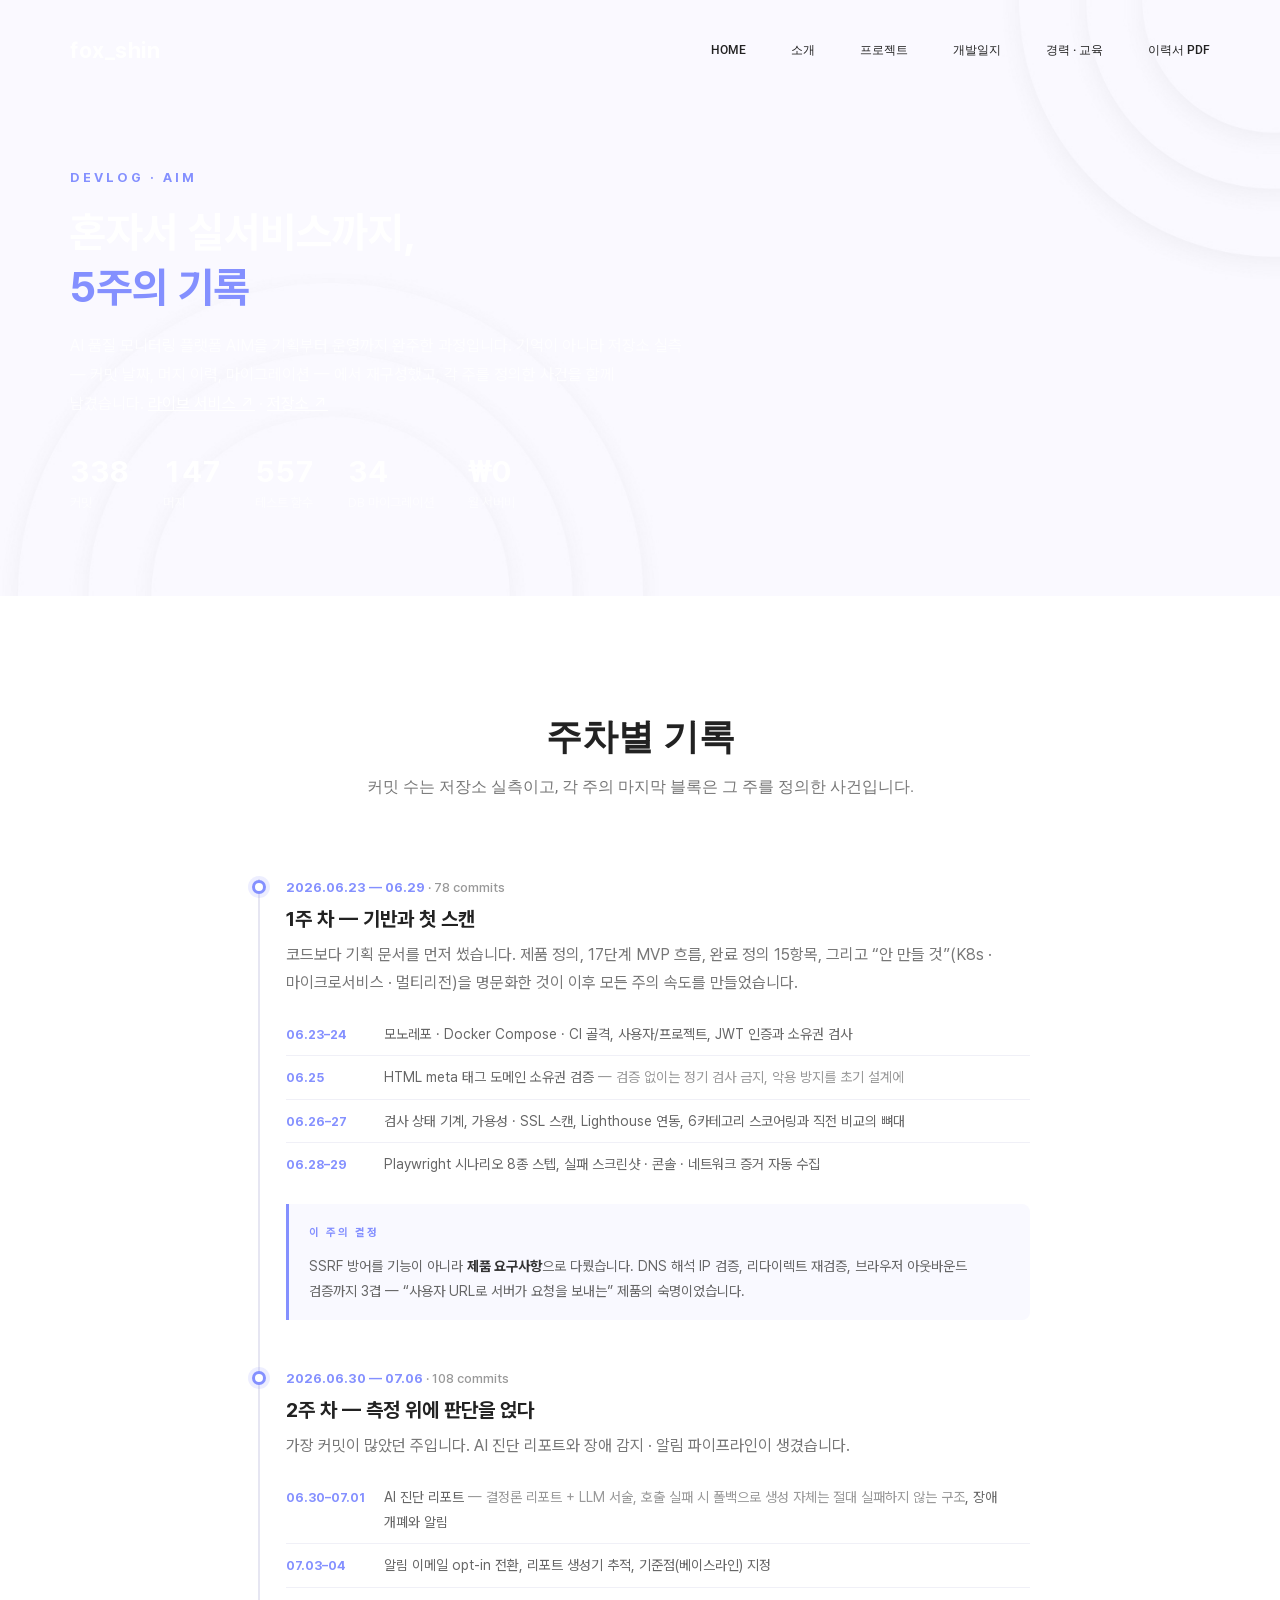
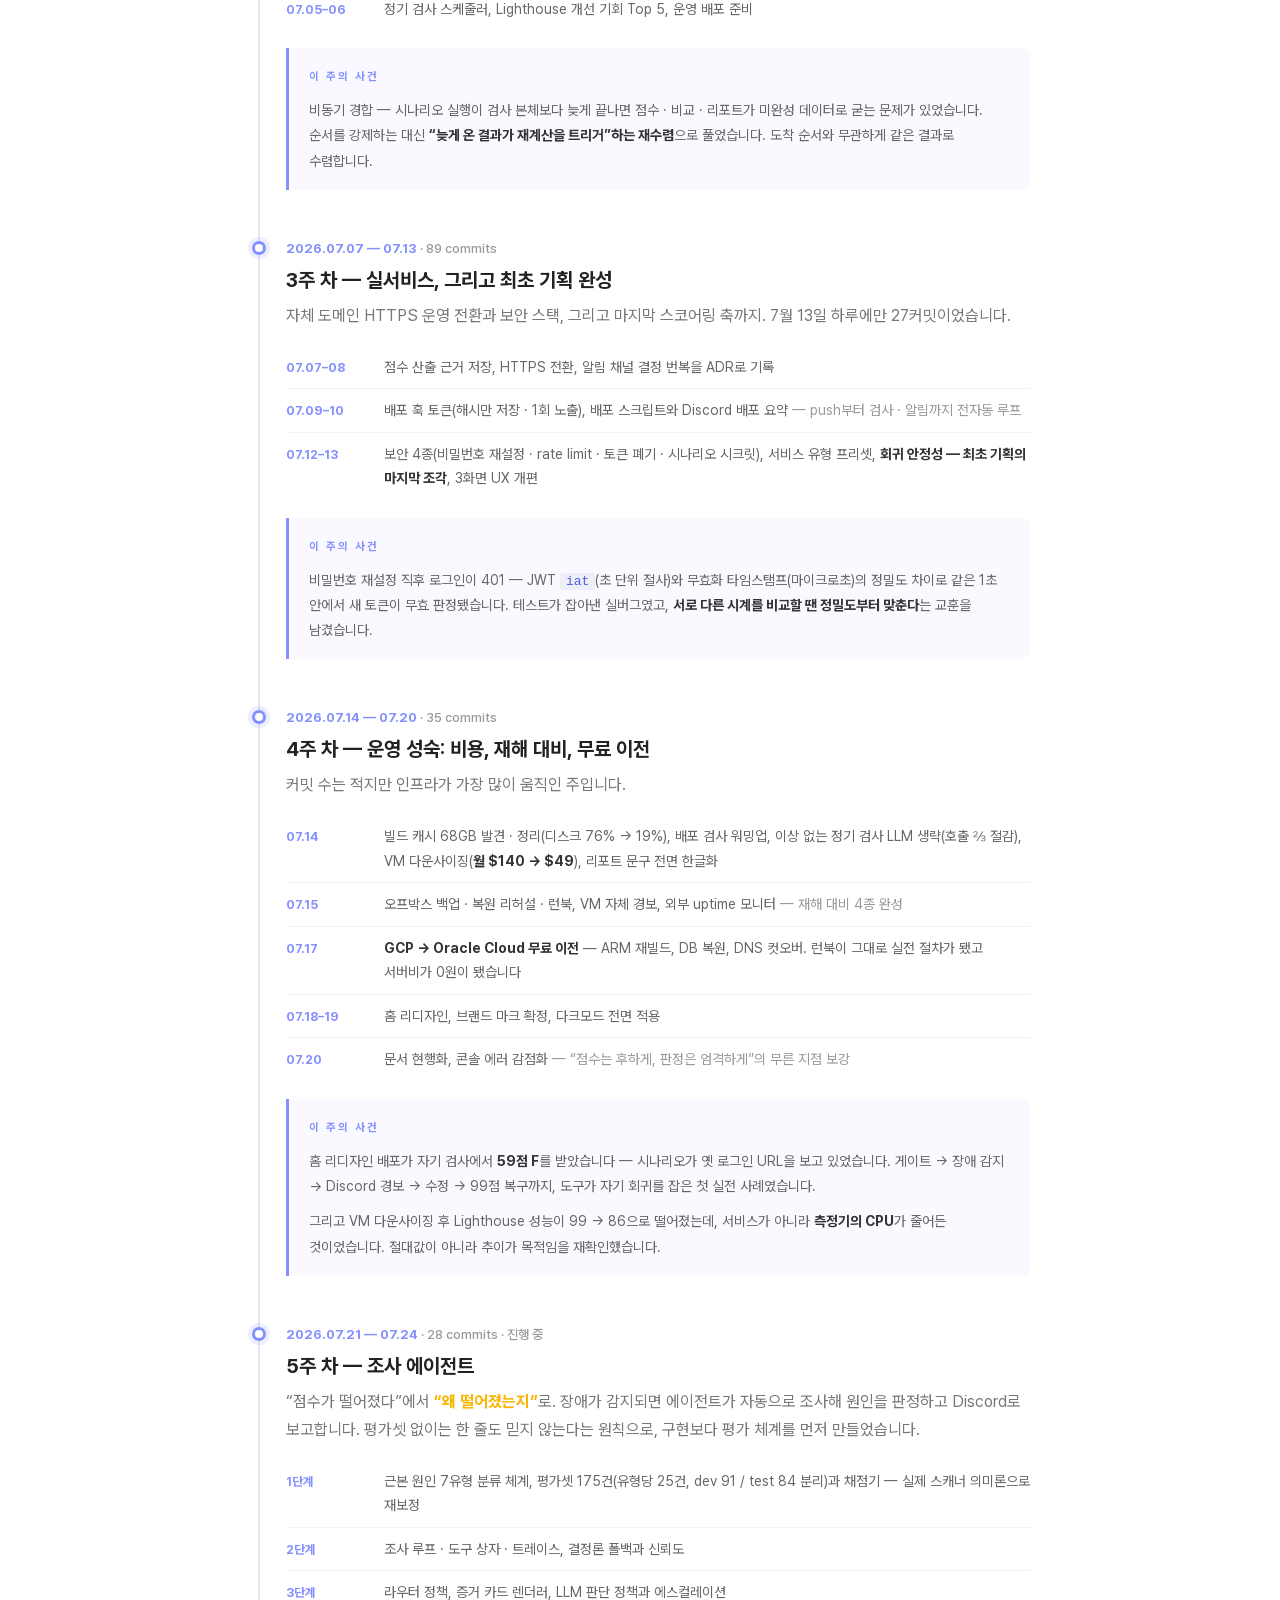
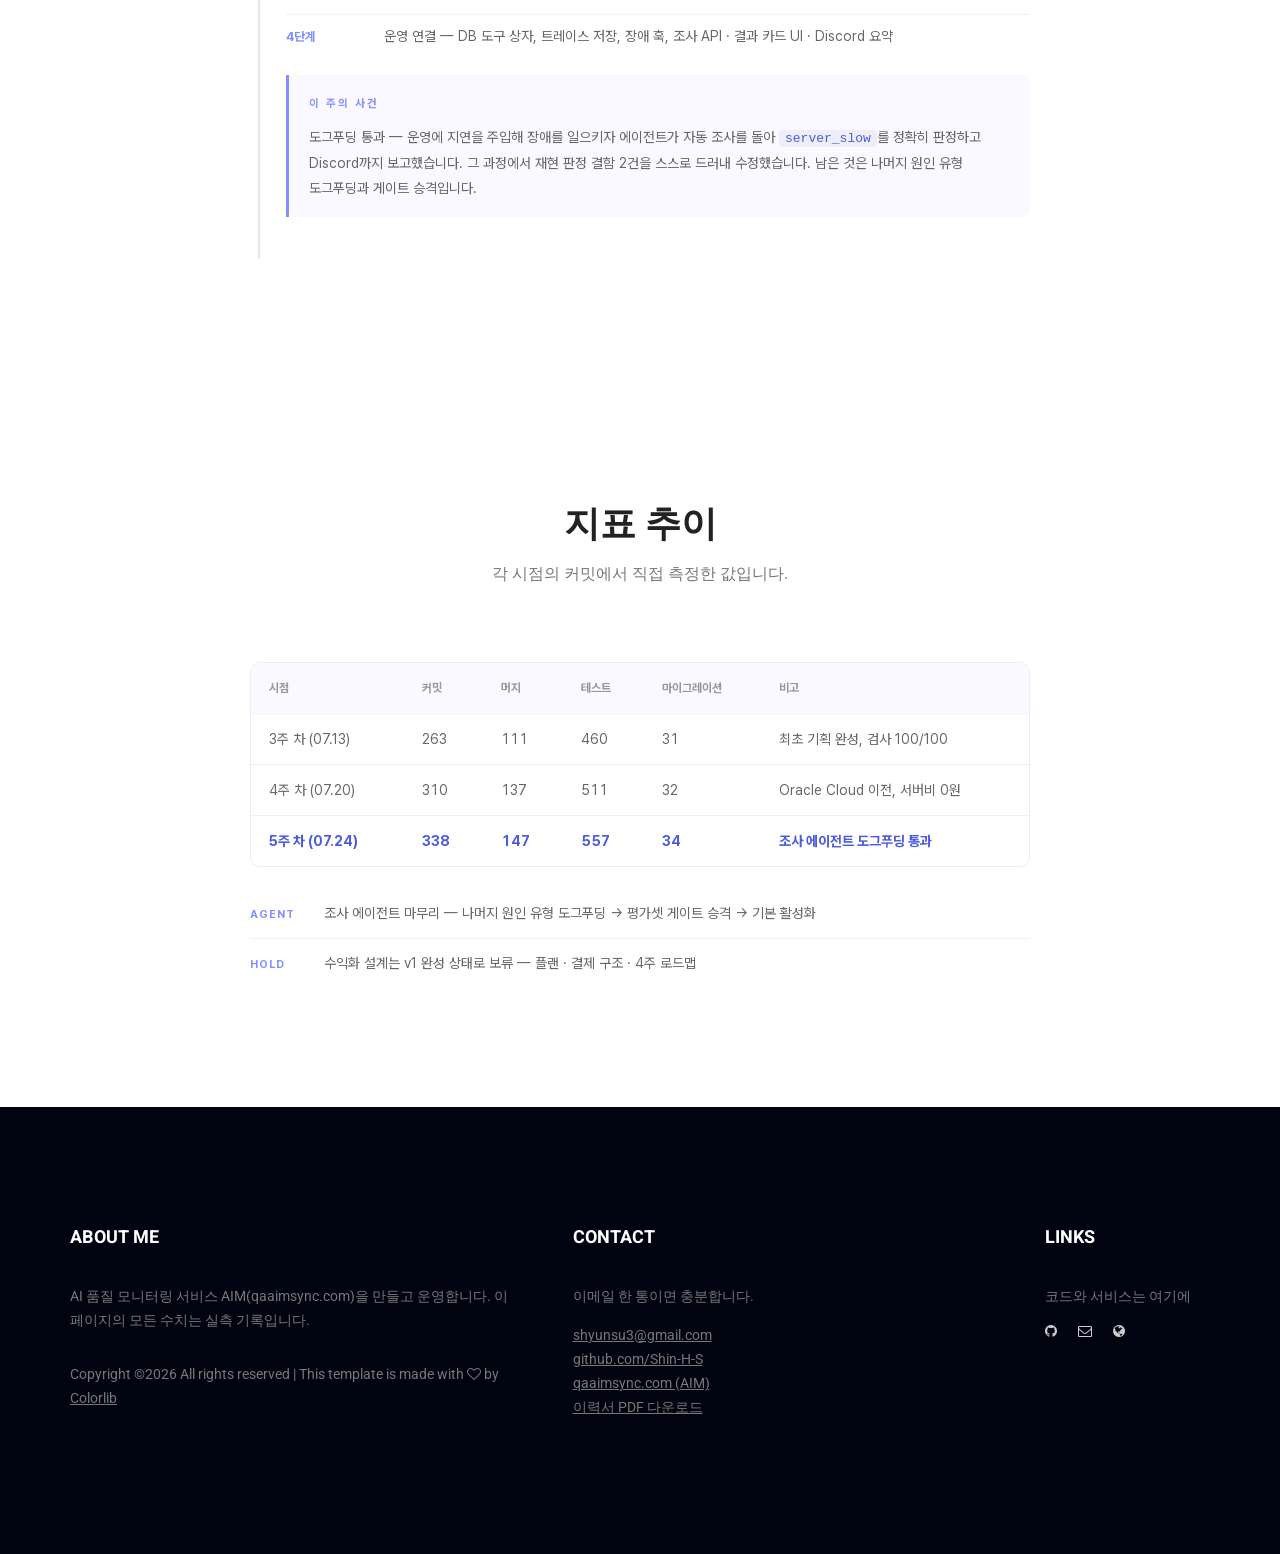
==== devlog.html @ b452ac66 "feat: add AIM devlog page and refresh project metrics Adds devlog.html, a five-week development jour" ====
<!doctype html>
<html lang="ko">
    <head>
        <!-- Required meta tags -->
        <meta charset="utf-8">
        <meta name="viewport" content="width=device-width, initial-scale=1, shrink-to-fit=no">
        <link rel="icon" href="img/favicon.png" type="image/png">
        <title>개발일지 — AIM 5주의 기록 | 신현수</title>
        <meta name="description" content="AI 품질 모니터링 서비스 AIM을 기획부터 실서비스 운영까지 완주한 5주의 기록. 저장소 실측(커밋·머지·마이그레이션)으로 재구성한 개발일지입니다.">
        <meta property="og:type" content="article">
        <meta property="og:title" content="개발일지 — AIM 5주의 기록">
        <meta property="og:description" content="혼자서 기획부터 실서비스 운영까지. 커밋 338 · 머지 147 · 테스트 557, 그리고 각 주를 정의한 사건들.">
        <meta property="og:url" content="https://shin-h-s.github.io/devlog.html">
        <meta property="og:locale" content="ko_KR">
        <meta property="og:image" content="https://shin-h-s.github.io/img/og-image.png">
        <meta property="og:image:width" content="1200">
        <meta property="og:image:height" content="630">
        <meta name="twitter:card" content="summary_large_image">
        <!-- Bootstrap CSS -->
        <link rel="stylesheet" href="css/bootstrap.css">
        <link rel="stylesheet" href="vendors/linericon/style.css">
        <link rel="stylesheet" href="css/font-awesome.min.css">
        <link rel="stylesheet" href="vendors/owl-carousel/owl.carousel.min.css">
        <link rel="stylesheet" href="vendors/lightbox/simpleLightbox.css">
        <link rel="stylesheet" href="vendors/nice-select/css/nice-select.css">
        <link rel="stylesheet" href="vendors/animate-css/animate.css">
        <link rel="stylesheet" href="vendors/flaticon/flaticon.css">
        <!-- main css -->
        <link rel="stylesheet" href="css/style.css">
        <link rel="stylesheet" href="css/responsive.css">
        <link rel="stylesheet" href="css/custom.css?v=7">
    </head>
    <body>

        <!--================Header Menu Area =================-->
        <header class="header_area">
            <div class="main_menu" id="mainNav">
            	<nav class="navbar navbar-expand-lg navbar-light">
					<div class="container box_1620">
						<!-- Brand and toggle get grouped for better mobile display -->
						<a class="navbar-brand logo_h brand-text" href="index.html">fox_shin</a>
						<button class="navbar-toggler" type="button" data-toggle="collapse" data-target="#navbarSupportedContent" aria-controls="navbarSupportedContent" aria-expanded="false" aria-label="Toggle navigation">
							<span class="icon-bar"></span>
							<span class="icon-bar"></span>
							<span class="icon-bar"></span>
						</button>
						<!-- Collect the nav links, forms, and other content for toggling -->
						<div class="collapse navbar-collapse offset" id="navbarSupportedContent">
							<ul class="nav navbar-nav menu_nav ml-auto">
								<li class="nav-item"><a class="nav-link" href="index.html">Home</a></li>
								<li class="nav-item"><a class="nav-link" href="index.html#about">소개</a></li>
								<li class="nav-item"><a class="nav-link" href="index.html#projects">프로젝트</a></li>
								<li class="nav-item active"><a class="nav-link" href="devlog.html">개발일지</a></li>
								<li class="nav-item"><a class="nav-link" href="index.html#career">경력 · 교육</a></li>
								<li class="nav-item"><a class="nav-link" href="resume.pdf" download="신현수_이력서.pdf">이력서 PDF</a></li>
							</ul>
							</div>
					</div>
            	</nav>
            </div>
        </header>
        <!--================Header Menu Area =================-->

        <!--================Devlog Banner Area =================-->
        <section class="devlog_banner">
            <div class="banner_inner">
				<div class="container">
					<div class="dl_label">Devlog · AIM</div>
					<h1>혼자서 실서비스까지,<br><span class="accent">5주의 기록</span></h1>
					<p class="dl_sub">AI 품질 모니터링 플랫폼 AIM을 기획부터 운영까지 완주한 과정입니다. 기억이 아니라 저장소 실측 — 커밋 날짜, 머지 이력, 마이그레이션 — 에서 재구성했고, 각 주를 정의한 사건을 함께 남겼습니다. <a href="https://qaaimsync.com" target="_blank" rel="noopener">라이브 서비스 ↗</a> · <a href="https://github.com/Shin-H-S/AIM" target="_blank" rel="noopener">저장소 ↗</a></p>
					<div class="devlog_stats">
						<div class="dl_stat"><b>338</b><span>커밋</span></div>
						<div class="dl_stat"><b>147</b><span>머지</span></div>
						<div class="dl_stat"><b>557</b><span>테스트 함수</span></div>
						<div class="dl_stat"><b>34</b><span>DB 마이그레이션</span></div>
						<div class="dl_stat"><b>₩0</b><span>월 서버비</span></div>
					</div>
				</div>
            </div>
        </section>
        <!--================End Devlog Banner Area =================-->

        <!--================Devlog Timeline Area =================-->
        <section class="latest_blog_area p_120 devlog_area">
        	<div class="container">
        		<div class="main_title">
        			<h2>주차별 기록</h2>
        			<p>커밋 수는 저장소 실측이고, 각 주의 마지막 블록은 그 주를 정의한 사건입니다.</p>
        		</div>
        		<div class="timeline">

        			<div class="timeline_item">
        				<div class="devlog_range">2026.06.23 — 06.29 <span class="commits">· 78 commits</span></div>
        				<h4>1주 차 — 기반과 첫 스캔</h4>
        				<p>코드보다 기획 문서를 먼저 썼습니다. 제품 정의, 17단계 MVP 흐름, 완료 정의 15항목, 그리고 &ldquo;안 만들 것&rdquo;(K8s · 마이크로서비스 · 멀티리전)을 명문화한 것이 이후 모든 주의 속도를 만들었습니다.</p>
        				<ul class="devlog_days">
        					<li><span class="d">06.23–24</span><span class="t">모노레포 · Docker Compose · CI 골격, 사용자/프로젝트, JWT 인증과 소유권 검사</span></li>
        					<li><span class="d">06.25</span><span class="t">HTML meta 태그 도메인 소유권 검증 <span class="dim">— 검증 없이는 정기 검사 금지, 악용 방지를 초기 설계에</span></span></li>
        					<li><span class="d">06.26–27</span><span class="t">검사 상태 기계, 가용성 · SSL 스캔, Lighthouse 연동, 6카테고리 스코어링과 직전 비교의 뼈대</span></li>
        					<li><span class="d">06.28–29</span><span class="t">Playwright 시나리오 8종 스텝, 실패 스크린샷 · 콘솔 · 네트워크 증거 자동 수집</span></li>
        				</ul>
        				<div class="devlog_incident">
        					<div class="i_label">이 주의 결정</div>
        					<p>SSRF 방어를 기능이 아니라 <b>제품 요구사항</b>으로 다뤘습니다. DNS 해석 IP 검증, 리다이렉트 재검증, 브라우저 아웃바운드 검증까지 3겹 — &ldquo;사용자 URL로 서버가 요청을 보내는&rdquo; 제품의 숙명이었습니다.</p>
        				</div>
        			</div>

        			<div class="timeline_item">
        				<div class="devlog_range">2026.06.30 — 07.06 <span class="commits">· 108 commits</span></div>
        				<h4>2주 차 — 측정 위에 판단을 얹다</h4>
        				<p>가장 커밋이 많았던 주입니다. AI 진단 리포트와 장애 감지 · 알림 파이프라인이 생겼습니다.</p>
        				<ul class="devlog_days">
        					<li><span class="d">06.30–07.01</span><span class="t">AI 진단 리포트 <span class="dim">— 결정론 리포트 + LLM 서술, 호출 실패 시 폴백으로 생성 자체는 절대 실패하지 않는 구조</span>, 장애 개폐와 알림</span></li>
        					<li><span class="d">07.03–04</span><span class="t">알림 이메일 opt-in 전환, 리포트 생성기 추적, 기준점(베이스라인) 지정</span></li>
        					<li><span class="d">07.05–06</span><span class="t">정기 검사 스케줄러, Lighthouse 개선 기회 Top 5, 운영 배포 준비</span></li>
        				</ul>
        				<div class="devlog_incident">
        					<div class="i_label">이 주의 사건</div>
        					<p>비동기 경합 — 시나리오 실행이 검사 본체보다 늦게 끝나면 점수 · 비교 · 리포트가 미완성 데이터로 굳는 문제가 있었습니다. 순서를 강제하는 대신 <b>&ldquo;늦게 온 결과가 재계산을 트리거&rdquo;하는 재수렴</b>으로 풀었습니다. 도착 순서와 무관하게 같은 결과로 수렴합니다.</p>
        				</div>
        			</div>

        			<div class="timeline_item">
        				<div class="devlog_range">2026.07.07 — 07.13 <span class="commits">· 89 commits</span></div>
        				<h4>3주 차 — 실서비스, 그리고 최초 기획 완성</h4>
        				<p>자체 도메인 HTTPS 운영 전환과 보안 스택, 그리고 마지막 스코어링 축까지. 7월 13일 하루에만 27커밋이었습니다.</p>
        				<ul class="devlog_days">
        					<li><span class="d">07.07–08</span><span class="t">점수 산출 근거 저장, HTTPS 전환, 알림 채널 결정 번복을 ADR로 기록</span></li>
        					<li><span class="d">07.09–10</span><span class="t">배포 훅 토큰(해시만 저장 · 1회 노출), 배포 스크립트와 Discord 배포 요약 <span class="dim">— push부터 검사 · 알림까지 전자동 루프</span></span></li>
        					<li><span class="d">07.12–13</span><span class="t">보안 4종(비밀번호 재설정 · rate limit · 토큰 폐기 · 시나리오 시크릿), 서비스 유형 프리셋, <b>회귀 안정성 — 최초 기획의 마지막 조각</b>, 3화면 UX 개편</span></li>
        				</ul>
        				<div class="devlog_incident">
        					<div class="i_label">이 주의 사건</div>
        					<p>비밀번호 재설정 직후 로그인이 401 — JWT <code>iat</code>(초 단위 절사)와 무효화 타임스탬프(마이크로초)의 정밀도 차이로 같은 1초 안에서 새 토큰이 무효 판정됐습니다. 테스트가 잡아낸 실버그였고, <b>서로 다른 시계를 비교할 땐 정밀도부터 맞춘다</b>는 교훈을 남겼습니다.</p>
        				</div>
        			</div>

        			<div class="timeline_item">
        				<div class="devlog_range">2026.07.14 — 07.20 <span class="commits">· 35 commits</span></div>
        				<h4>4주 차 — 운영 성숙: 비용, 재해 대비, 무료 이전</h4>
        				<p>커밋 수는 적지만 인프라가 가장 많이 움직인 주입니다.</p>
        				<ul class="devlog_days">
        					<li><span class="d">07.14</span><span class="t">빌드 캐시 68GB 발견 · 정리(디스크 76% → 19%), 배포 검사 워밍업, 이상 없는 정기 검사 LLM 생략(호출 ⅔ 절감), VM 다운사이징(<b>월 $140 → $49</b>), 리포트 문구 전면 한글화</span></li>
        					<li><span class="d">07.15</span><span class="t">오프박스 백업 · 복원 리허설 · 런북, VM 자체 경보, 외부 uptime 모니터 <span class="dim">— 재해 대비 4종 완성</span></span></li>
        					<li><span class="d">07.17</span><span class="t"><b>GCP → Oracle Cloud 무료 이전</b> — ARM 재빌드, DB 복원, DNS 컷오버. 런북이 그대로 실전 절차가 됐고 서버비가 0원이 됐습니다</span></li>
        					<li><span class="d">07.18–19</span><span class="t">홈 리디자인, 브랜드 마크 확정, 다크모드 전면 적용</span></li>
        					<li><span class="d">07.20</span><span class="t">문서 현행화, 콘솔 에러 감점화 <span class="dim">— &ldquo;점수는 후하게, 판정은 엄격하게&rdquo;의 무른 지점 보강</span></span></li>
        				</ul>
        				<div class="devlog_incident">
        					<div class="i_label">이 주의 사건</div>
        					<p>홈 리디자인 배포가 자기 검사에서 <b>59점 F</b>를 받았습니다 — 시나리오가 옛 로그인 URL을 보고 있었습니다. 게이트 → 장애 감지 → Discord 경보 → 수정 → 99점 복구까지, 도구가 자기 회귀를 잡은 첫 실전 사례였습니다.</p>
        					<p>그리고 VM 다운사이징 후 Lighthouse 성능이 99 → 86으로 떨어졌는데, 서비스가 아니라 <b>측정기의 CPU</b>가 줄어든 것이었습니다. 절대값이 아니라 추이가 목적임을 재확인했습니다.</p>
        				</div>
        			</div>

        			<div class="timeline_item">
        				<div class="devlog_range">2026.07.21 — 07.24 <span class="commits">· 28 commits · 진행 중</span></div>
        				<h4>5주 차 — 조사 에이전트</h4>
        				<p>&ldquo;점수가 떨어졌다&rdquo;에서 <b>&ldquo;왜 떨어졌는지&rdquo;</b>로. 장애가 감지되면 에이전트가 자동으로 조사해 원인을 판정하고 Discord로 보고합니다. 평가셋 없이는 한 줄도 믿지 않는다는 원칙으로, 구현보다 평가 체계를 먼저 만들었습니다.</p>
        				<ul class="devlog_days">
        					<li><span class="d">1단계</span><span class="t">근본 원인 7유형 분류 체계, 평가셋 175건(유형당 25건, dev 91 / test 84 분리)과 채점기 — 실제 스캐너 의미론으로 재보정</span></li>
        					<li><span class="d">2단계</span><span class="t">조사 루프 · 도구 상자 · 트레이스, 결정론 폴백과 신뢰도</span></li>
        					<li><span class="d">3단계</span><span class="t">라우터 정책, 증거 카드 렌더러, LLM 판단 정책과 에스컬레이션</span></li>
        					<li><span class="d">4단계</span><span class="t">운영 연결 — DB 도구 상자, 트레이스 저장, 장애 훅, 조사 API · 결과 카드 UI · Discord 요약</span></li>
        				</ul>
        				<div class="devlog_incident">
        					<div class="i_label">이 주의 사건</div>
        					<p>도그푸딩 통과 — 운영에 지연을 주입해 장애를 일으키자 에이전트가 자동 조사를 돌아 <code>server_slow</code>를 정확히 판정하고 Discord까지 보고했습니다. 그 과정에서 재현 판정 결함 2건을 스스로 드러내 수정했습니다. 남은 것은 나머지 원인 유형 도그푸딩과 게이트 승격입니다.</p>
        				</div>
        			</div>

        		</div>
        	</div>
        </section>
        <!--================End Devlog Timeline Area =================-->

        <!--================Devlog Metrics Area =================-->
        <section class="welcome_area p_120 devlog_area">
        	<div class="container">
        		<div class="main_title">
        			<h2>지표 추이</h2>
        			<p>각 시점의 커밋에서 직접 측정한 값입니다.</p>
        		</div>
        		<div class="devlog_table_wrap">
        			<table class="devlog_table">
        				<thead>
        					<tr><th>시점</th><th>커밋</th><th>머지</th><th>테스트</th><th>마이그레이션</th><th>비고</th></tr>
        				</thead>
        				<tbody>
        					<tr><td>3주 차 (07.13)</td><td class="num">263</td><td class="num">111</td><td class="num">460</td><td class="num">31</td><td>최초 기획 완성, 검사 100/100</td></tr>
        					<tr><td>4주 차 (07.20)</td><td class="num">310</td><td class="num">137</td><td class="num">511</td><td class="num">32</td><td>Oracle Cloud 이전, 서버비 0원</td></tr>
        					<tr><td>5주 차 (07.24)</td><td class="num">338</td><td class="num">147</td><td class="num">557</td><td class="num">34</td><td>조사 에이전트 도그푸딩 통과</td></tr>
        				</tbody>
        			</table>
        		</div>
        		<ul class="devlog_next">
        			<li><span class="tag">AGENT</span>조사 에이전트 마무리 — 나머지 원인 유형 도그푸딩 → 평가셋 게이트 승격 → 기본 활성화</li>
        			<li><span class="tag">HOLD</span>수익화 설계는 v1 완성 상태로 보류 — 플랜 · 결제 구조 · 4주 로드맵</li>
        		</ul>
        	</div>
        </section>
        <!--================End Devlog Metrics Area =================-->

        <!--================Footer Area =================-->
        <footer class="footer_area p_120" id="contact">
        	<div class="container">
        		<div class="row footer_inner">
        			<div class="col-lg-5 col-sm-6">
        				<aside class="f_widget ab_widget">
        					<div class="f_title">
        						<h3>About Me</h3>
        					</div>
        					<p>AI 품질 모니터링 서비스 AIM(qaaimsync.com)을 만들고 운영합니다. 이 페이지의 모든 수치는 실측 기록입니다.</p>
        					<p><!-- Link back to Colorlib can't be removed. Template is licensed under CC BY 3.0. -->
Copyright &copy;<script>document.write(new Date().getFullYear());</script> All rights reserved | This template is made with <i class="fa fa-heart-o" aria-hidden="true"></i> by <a href="https://colorlib.com" target="_blank">Colorlib</a>
<!-- Link back to Colorlib can't be removed. Template is licensed under CC BY 3.0. -->
</p>
        				</aside>
        			</div>
        			<div class="col-lg-5 col-sm-6">
        				<aside class="f_widget news_widget">
        					<div class="f_title">
        						<h3>Contact</h3>
        					</div>
        					<p>이메일 한 통이면 충분합니다.</p>
        					<p><a href="mailto:shyunsu3@gmail.com">shyunsu3@gmail.com</a><br>
        					<a href="https://github.com/Shin-H-S" target="_blank" rel="noopener">github.com/Shin-H-S</a><br>
        					<a href="https://qaaimsync.com" target="_blank" rel="noopener">qaaimsync.com (AIM)</a><br>
        					<a href="resume.pdf" download="신현수_이력서.pdf">이력서 PDF 다운로드</a></p>
        				</aside>
        			</div>
        			<div class="col-lg-2">
        				<aside class="f_widget social_widget">
        					<div class="f_title">
        						<h3>Links</h3>
        					</div>
        					<p>코드와 서비스는 여기에</p>
        					<ul class="list">
        						<li><a href="https://github.com/Shin-H-S" target="_blank" rel="noopener" aria-label="GitHub"><i class="fa fa-github"></i></a></li>
        						<li><a href="mailto:shyunsu3@gmail.com" aria-label="이메일"><i class="fa fa-envelope-o"></i></a></li>
        						<li><a href="https://qaaimsync.com" target="_blank" rel="noopener" aria-label="AIM 서비스"><i class="fa fa-globe"></i></a></li>

        					</ul>
        				</aside>
        			</div>
        		</div>
        	</div>
        </footer>
        <!--================End Footer Area =================-->

        <!-- Optional JavaScript -->
        <!-- jQuery first, then Popper.js, then Bootstrap JS -->
        <script src="js/jquery-3.2.1.min.js"></script>
        <script src="js/popper.js"></script>
        <script src="js/bootstrap.min.js"></script>
        <script src="js/stellar.js"></script>
        <script src="vendors/lightbox/simpleLightbox.min.js"></script>
        <script src="vendors/nice-select/js/jquery.nice-select.min.js"></script>
        <script src="vendors/isotope/imagesloaded.pkgd.min.js"></script>
        <script src="vendors/isotope/isotope-min.js"></script>
        <script src="vendors/owl-carousel/owl.carousel.min.js"></script>

        <script src="vendors/counter-up/jquery.waypoints.min.js"></script>
        <script src="vendors/counter-up/jquery.counterup.min.js"></script>

        <script src="js/theme.js"></script>
    </body>
</html>
---- vendors/linericon/style.css ----
@font-face {
	font-family: 'Linearicons-Free';
	src:url('fonts/Linearicons-Free.eot?w118d');
	src:url('fonts/Linearicons-Free.eot?#iefixw118d') format('embedded-opentype'),
		url('fonts/Linearicons-Free.woff2?w118d') format('woff2'),
		url('fonts/Linearicons-Free.woff?w118d') format('woff'),
		url('fonts/Linearicons-Free.ttf?w118d') format('truetype'),
		url('fonts/Linearicons-Free.svg?w118d#Linearicons-Free') format('svg');
	font-weight: normal;
	font-style: normal;
}

.lnr {
	font-family: 'Linearicons-Free';
	speak: none;
	font-style: normal;
	font-weight: normal;
	font-variant: normal;
	text-transform: none;
	line-height: 1;

	/* Better Font Rendering =========== */
	-webkit-font-smoothing: antialiased;
	-moz-osx-font-smoothing: grayscale;
}

.lnr-home:before {
	content: "\e800";
}
.lnr-apartment:before {
	content: "\e801";
}
.lnr-pencil:before {
	content: "\e802";
}
.lnr-magic-wand:before {
	content: "\e803";
}
.lnr-drop:before {
	content: "\e804";
}
.lnr-lighter:before {
	content: "\e805";
}
.lnr-poop:before {
	content: "\e806";
}
.lnr-sun:before {
	content: "\e807";
}
.lnr-moon:before {
	content: "\e808";
}
.lnr-cloud:before {
	content: "\e809";
}
.lnr-cloud-upload:before {
	content: "\e80a";
}
.lnr-cloud-download:before {
	content: "\e80b";
}
.lnr-cloud-sync:before {
	content: "\e80c";
}
.lnr-cloud-check:before {
	content: "\e80d";
}
.lnr-database:before {
	content: "\e80e";
}
.lnr-lock:before {
	content: "\e80f";
}
.lnr-cog:before {
	content: "\e810";
}
.lnr-trash:before {
	content: "\e811";
}
.lnr-dice:before {
	content: "\e812";
}
.lnr-heart:before {
	content: "\e813";
}
.lnr-star:before {
	content: "\e814";
}
.lnr-star-half:before {
	content: "\e815";
}
.lnr-star-empty:before {
	content: "\e816";
}
.lnr-flag:before {
	content: "\e817";
}
.lnr-envelope:before {
	content: "\e818";
}
.lnr-paperclip:before {
	content: "\e819";
}
.lnr-inbox:before {
	content: "\e81a";
}
.lnr-eye:before {
	content: "\e81b";
}
.lnr-printer:before {
	content: "\e81c";
}
.lnr-file-empty:before {
	content: "\e81d";
}
.lnr-file-add:before {
	content: "\e81e";
}
.lnr-enter:before {
	content: "\e81f";
}
.lnr-exit:before {
	content: "\e820";
}
.lnr-graduation-hat:before {
	content: "\e821";
}
.lnr-license:before {
	content: "\e822";
}
.lnr-music-note:before {
	content: "\e823";
}
.lnr-film-play:before {
	content: "\e824";
}
.lnr-camera-video:before {
	content: "\e825";
}
.lnr-camera:before {
	content: "\e826";
}
.lnr-picture:before {
	content: "\e827";
}
.lnr-book:before {
	content: "\e828";
}
.lnr-bookmark:before {
	content: "\e829";
}
.lnr-user:before {
	content: "\e82a";
}
.lnr-users:before {
	content: "\e82b";
}
.lnr-shirt:before {
	content: "\e82c";
}
.lnr-store:before {
	content: "\e82d";
}
.lnr-cart:before {
	content: "\e82e";
}
.lnr-tag:before {
	content: "\e82f";
}
.lnr-phone-handset:before {
	content: "\e830";
}
.lnr-phone:before {
	content: "\e831";
}
.lnr-pushpin:before {
	content: "\e832";
}
.lnr-map-marker:before {
	content: "\e833";
}
.lnr-map:before {
	content: "\e834";
}
.lnr-location:before {
	content: "\e835";
}
.lnr-calendar-full:before {
	content: "\e836";
}
.lnr-keyboard:before {
	content: "\e837";
}
.lnr-spell-check:before {
	content: "\e838";
}
.lnr-screen:before {
	content: "\e839";
}
.lnr-smartphone:before {
	content: "\e83a";
}
.lnr-tablet:before {
	content: "\e83b";
}
.lnr-laptop:before {
	content: "\e83c";
}
.lnr-laptop-phone:before {
	content: "\e83d";
}
.lnr-power-switch:before {
	content: "\e83e";
}
.lnr-bubble:before {
	content: "\e83f";
}
.lnr-heart-pulse:before {
	content: "\e840";
}
.lnr-construction:before {
	content: "\e841";
}
.lnr-pie-chart:before {
	content: "\e842";
}
.lnr-chart-bars:before {
	content: "\e843";
}
.lnr-gift:before {
	content: "\e844";
}
.lnr-diamond:before {
	content: "\e845";
}
.lnr-linearicons:before {
	content: "\e846";
}
.lnr-dinner:before {
	content: "\e847";
}
.lnr-coffee-cup:before {
	content: "\e848";
}
.lnr-leaf:before {
	content: "\e849";
}
.lnr-paw:before {
	content: "\e84a";
}
.lnr-rocket:before {
	content: "\e84b";
}
.lnr-briefcase:before {
	content: "\e84c";
}
.lnr-bus:before {
	content: "\e84d";
}
.lnr-car:before {
	content: "\e84e";
}
.lnr-train:before {
	content: "\e84f";
}
.lnr-bicycle:before {
	content: "\e850";
}
.lnr-wheelchair:before {
	content: "\e851";
}
.lnr-select:before {
	content: "\e852";
}
.lnr-earth:before {
	content: "\e853";
}
.lnr-smile:before {
	content: "\e854";
}
.lnr-sad:before {
	content: "\e855";
}
.lnr-neutral:before {
	content: "\e856";
}
.lnr-mustache:before {
	content: "\e857";
}
.lnr-alarm:before {
	content: "\e858";
}
.lnr-bullhorn:before {
	content: "\e859";
}
.lnr-volume-high:before {
	content: "\e85a";
}
.lnr-volume-medium:before {
	content: "\e85b";
}
.lnr-volume-low:before {
	content: "\e85c";
}
.lnr-volume:before {
	content: "\e85d";
}
.lnr-mic:before {
	content: "\e85e";
}
.lnr-hourglass:before {
	content: "\e85f";
}
.lnr-undo:before {
	content: "\e860";
}
.lnr-redo:before {
	content: "\e861";
}
.lnr-sync:before {
	content: "\e862";
}
.lnr-history:before {
	content: "\e863";
}
.lnr-clock:before {
	content: "\e864";
}
.lnr-download:before {
	content: "\e865";
}
.lnr-upload:before {
	content: "\e866";
}
.lnr-enter-down:before {
	content: "\e867";
}
.lnr-exit-up:before {
	content: "\e868";
}
.lnr-bug:before {
	content: "\e869";
}
.lnr-code:before {
	content: "\e86a";
}
.lnr-link:before {
	content: "\e86b";
}
.lnr-unlink:before {
	content: "\e86c";
}
.lnr-thumbs-up:before {
	content: "\e86d";
}
.lnr-thumbs-down:before {
	content: "\e86e";
}
.lnr-magnifier:before {
	content: "\e86f";
}
.lnr-cross:before {
	content: "\e870";
}
.lnr-menu:before {
	content: "\e871";
}
.lnr-list:before {
	content: "\e872";
}
.lnr-chevron-up:before {
	content: "\e873";
}
.lnr-chevron-down:before {
	content: "\e874";
}
.lnr-chevron-left:before {
	content: "\e875";
}
.lnr-chevron-right:before {
	content: "\e876";
}
.lnr-arrow-up:before {
	content: "\e877";
}
.lnr-arrow-down:before {
	content: "\e878";
}
.lnr-arrow-left:before {
	content: "\e879";
}
.lnr-arrow-right:before {
	content: "\e87a";
}
.lnr-move:before {
	content: "\e87b";
}
.lnr-warning:before {
	content: "\e87c";
}
.lnr-question-circle:before {
	content: "\e87d";
}
.lnr-menu-circle:before {
	content: "\e87e";
}
.lnr-checkmark-circle:before {
	content: "\e87f";
}
.lnr-cross-circle:before {
	content: "\e880";
}
.lnr-plus-circle:before {
	content: "\e881";
}
.lnr-circle-minus:before {
	content: "\e882";
}
.lnr-arrow-up-circle:before {
	content: "\e883";
}
.lnr-arrow-down-circle:before {
	content: "\e884";
}
.lnr-arrow-left-circle:before {
	content: "\e885";
}
.lnr-arrow-right-circle:before {
	content: "\e886";
}
.lnr-chevron-up-circle:before {
	content: "\e887";
}
.lnr-chevron-down-circle:before {
	content: "\e888";
}
.lnr-chevron-left-circle:before {
	content: "\e889";
}
.lnr-chevron-right-circle:before {
	content: "\e88a";
}
.lnr-crop:before {
	content: "\e88b";
}
.lnr-frame-expand:before {
	content: "\e88c";
}
.lnr-frame-contract:before {
	content: "\e88d";
}
.lnr-layers:before {
	content: "\e88e";
}
.lnr-funnel:before {
	content: "\e88f";
}
.lnr-text-format:before {
	content: "\e890";
}
.lnr-text-format-remove:before {
	content: "\e891";
}
.lnr-text-size:before {
	content: "\e892";
}
.lnr-bold:before {
	content: "\e893";
}
.lnr-italic:before {
	content: "\e894";
}
.lnr-underline:before {
	content: "\e895";
}
.lnr-strikethrough:before {
	content: "\e896";
}
.lnr-highlight:before {
	content: "\e897";
}
.lnr-text-align-left:before {
	content: "\e898";
}
.lnr-text-align-center:before {
	content: "\e899";
}
.lnr-text-align-right:before {
	content: "\e89a";
}
.lnr-text-align-justify:before {
	content: "\e89b";
}
.lnr-line-spacing:before {
	content: "\e89c";
}
.lnr-indent-increase:before {
	content: "\e89d";
}
.lnr-indent-decrease:before {
	content: "\e89e";
}
.lnr-pilcrow:before {
	content: "\e89f";
}
.lnr-direction-ltr:before {
	content: "\e8a0";
}
.lnr-direction-rtl:before {
	content: "\e8a1";
}
.lnr-page-break:before {
	content: "\e8a2";
}
.lnr-sort-alpha-asc:before {
	content: "\e8a3";
}
.lnr-sort-amount-asc:before {
	content: "\e8a4";
}
.lnr-hand:before {
	content: "\e8a5";
}
.lnr-pointer-up:before {
	content: "\e8a6";
}
.lnr-pointer-right:before {
	content: "\e8a7";
}
.lnr-pointer-down:before {
	content: "\e8a8";
}
.lnr-pointer-left:before {
	content: "\e8a9";
}
---- vendors/lightbox/simpleLightbox.css ----
.slbOverlay, .slbWrapOuter, .slbWrap {
  position: fixed;
  top: 0;
  right: 0;
  bottom: 0;
  left: 0;
}

.slbOverlay {
  overflow: hidden;
  z-index: 2000;
  background-color: #000;
  opacity: 0.7;
  filter: alpha(opacity=70);
  -webkit-animation: slbOverlay 0.5s;
  -moz-animation: slbOverlay 0.5s;
  animation: slbOverlay 0.5s;
}

.slbWrapOuter {
  overflow-x: hidden;
  overflow-y: auto;
  z-index: 2010;
}

.slbWrap {
  position: absolute;
  text-align: center;
}

.slbWrap:before {
  content: "";
  display: inline-block;
  height: 100%;
  vertical-align: middle;
}

.slbContentOuter {
  display: inline-block;
  vertical-align: middle;
  margin: 0px auto;
  padding: 0 1em;
  box-sizing: border-box;
  z-index: 2020;
  text-align: left;
  max-width: 100%;
}

.slbContentEl .slbContentOuter {
  padding: 5em 1em;
}

.slbContent {
  position: relative;
}

.slbContentEl .slbContent {
  -webkit-animation: slbEnter 0.3s;
  -moz-animation: slbEnter 0.3s;
  animation: slbEnter 0.3s;
  background-color: #fff;
  box-shadow: 0 0.2em 1em rgba(0, 0, 0, 0.4);
}

.slbImageWrap {
  -webkit-animation: slbEnter 0.3s;
  -moz-animation: slbEnter 0.3s;
  animation: slbEnter 0.3s;
  position: relative;
}

.slbImageWrap:after {
  content: "";
  position: absolute;
  left: 0;
  right: 0;
  top: 5em;
  bottom: 5em;
  display: block;
  z-index: -1;
  box-shadow: 0 0.2em 1em rgba(0, 0, 0, 0.6);
  background-color: #FFF;
}

.slbImage {
  width: auto;
  max-width: 100%;
  height: auto;
  display: block;
  line-height: 0;
  box-sizing: border-box;
  padding: 5em 0;
  margin: 0 auto;
}

.slbCaption {
  display: inline-block;
  max-width: 100%;
  overflow: hidden;
  text-overflow: ellipsis;
  white-space: nowrap;
  word-wrap: normal;
  font-size: 1.4em;
  position: absolute;
  left: 0;
  right: 0;
  bottom: 0;
  padding: 0.71429em 0;
  color: #fff;
  color: rgba(255, 255, 255, 0.7);
  text-align: center;
}

.slbCloseBtn, .slbArrow {
  margin: 0;
  padding: 0;
  border: 0;
  cursor: pointer;
  background: none;
}

.slbCloseBtn::-moz-focus-inner, .slbArrow::-moz-focus-inner {
  padding: 0;
  border: 0;
}

.slbCloseBtn:hover, .slbArrow:hover {
  opacity: 0.5;
}

.slbCloseBtn:active, .slbArrow:active {
  opacity: 0.8;
}

.slbCloseBtn {
  -webkit-animation: slbEnter 0.3s;
  -moz-animation: slbEnter 0.3s;
  animation: slbEnter 0.3s;
  font-size: 3em;
  width: 1.66667em;
  height: 1.66667em;
  line-height: 1.66667em;
  position: absolute;
  right: -0.33333em;
  top: 0;
  color: #fff;
  color: rgba(255, 255, 255, 0.7);
  text-align: center;
    outline: none;
    box-shadow: none;
}

.slbLoading .slbCloseBtn {
  display: none;
}

.slbLoadingText {
  font-size: 1.4em;
  color: #fff;
  color: rgba(255, 255, 255, 0.9);
}

.slbArrows {
  position: fixed;
  top: 50%;
  left: 0;
  right: 0;
}

.slbLoading .slbArrows {
  display: none;
}

.slbArrow {
  position: absolute;
  top: 50%;
  margin-top: -5em;
  width: 5em;
  height: 10em;
  opacity: 0.7;
  text-indent: -999em;
  overflow: hidden;
    outline: none;
    box-shadow: none;
}

.slbArrow:before {
  content: "";
  position: absolute;
  top: 50%;
  left: 50%;
  margin: -0.8em 0 0 -0.8em;
  border: 0.8em solid transparent;
}

.slbArrow.next {
  right: 0;
}

.slbArrow.next:before {
  border-left-color: #fff;
}

.slbArrow.prev {
  left: 0;
}

.slbArrow.prev:before {
  border-right-color: #fff;
}

.slbIframeCont {
  width: 80em;
  height: 0;
  overflow: hidden;
  padding-top: 56.25%;
  margin: 5em 0;
}

.slbIframe {
  position: absolute;
  top: 0;
  left: 0;
  width: 100%;
  height: 100%;
  box-shadow: 0 0.2em 1em rgba(0, 0, 0, 0.6);
  background: #000;
}

@-webkit-keyframes slbOverlay {
  from {
    opacity: 0;
  }
  to {
    opacity: 0.7;
  }
}

@-moz-keyframes slbOverlay {
  from {
    opacity: 0;
  }
  to {
    opacity: 0.7;
  }
}

@keyframes slbOverlay {
  from {
    opacity: 0;
  }
  to {
    opacity: 0.7;
  }
}

@-webkit-keyframes slbEnter {
  from {
    opacity: 0;
    -webkit-transform: translate3d(0, -1em, 0);
  }
  to {
    opacity: 1;
    -webkit-transform: translate3d(0, 0, 0);
  }
}

@-moz-keyframes slbEnter {
  from {
    opacity: 0;
    -moz-transform: translate3d(0, -1em, 0);
  }
  to {
    opacity: 1;
    -moz-transform: translate3d(0, 0, 0);
  }
}

@keyframes slbEnter {
  from {
    opacity: 0;
    -webkit-transform: translate3d(0, -1em, 0);
    -moz-transform: translate3d(0, -1em, 0);
    -ms-transform: translate3d(0, -1em, 0);
    -o-transform: translate3d(0, -1em, 0);
    transform: translate3d(0, -1em, 0);
  }
  to {
    opacity: 1;
    -webkit-transform: translate3d(0, 0, 0);
    -moz-transform: translate3d(0, 0, 0);
    -ms-transform: translate3d(0, 0, 0);
    -o-transform: translate3d(0, 0, 0);
    transform: translate3d(0, 0, 0);
  }
}
---- css/style.css ----
/*----------------------------------------------------
@File: Default Styles
@Author: Rocky Ahmed
@URL: http://wethemez.com
Author E-mail: rockybd1995@gmail.com

This file contains the styling for the actual theme, this
is the file you need to edit to change the look of the
theme.
---------------------------------------------------- */
/*=====================================================================
@Template Name: HostHub Construction 
@Author: Rocky Ahmed
@Developed By: Rocky Ahmed
@Developer URL: http://rocky.wethemez.com
Author E-mail: rockybd1995@gmail.com

@Default Styles

Table of Content:
01/ Variables
02/ predefin
03/ header
04/ button
05/ banner
06/ breadcrumb
07/ about
08/ team
09/ project 
10/ price 
11/ team 
12/ blog 
13/ video  
14/ features  
15/ career  
16/ contact 
17/ footer

=====================================================================*/
/*----------------------------------------------------*/
/*font Variables*/
/*Color Variables*/
/*=================== fonts ====================*/
@import url("https://fonts.googleapis.com/css?family=Heebo:300,400,500,700|Roboto:300,400,500,700");
/*---------------------------------------------------- */
/*----------------------------------------------------*/
.list {
  list-style: none;
  margin: 0px;
  padding: 0px; }

a {
  text-decoration: none;
  transition: all 0.3s ease-in-out; }
  a:hover, a:focus {
    text-decoration: none;
    outline: none; }

.row.m0 {
  margin: 0px; }

body {
  line-height: 26px;
  font-size: 16px;
  font-family: "Roboto", sans-serif;
  font-weight: normal;
  color: #777777; }

h1, h2, h3, h4, h5, h6 {
  font-family: "Heebo", sans-serif;
  font-weight: bold; }

button:focus {
  outline: none;
  box-shadow: none; }

.p_120 {
  padding-top: 120px;
  padding-bottom: 120px; }

.pad_top {
  padding-top: 120px; }

.pad_btm {
  padding-bottom: 120px; }

.mt-25 {
  margin-top: 25px; }

.p0 {
  padding-left: 0px;
  padding-right: 0px; }

@media (min-width: 1200px) {
  .container {
    max-width: 1170px; } }

@media (min-width: 1620px) {
  .box_1620 {
    max-width: 1650px;
    margin: auto; } }
.white_bg {
  background: #fff !important; }

/* Main Title Area css
============================================================================================ */
.main_title {
  text-align: center;
  margin-bottom: 75px; }
  .main_title h2 {
    font-family: "Heebo", sans-serif;
    font-size: 36px;
    color: #222222;
    font-weight: bold;
    margin-bottom: 15px;
    text-transform: uppercase; }
  .main_title p {
    font-size: 16px;
    font-family: "Roboto", sans-serif;
    line-height: 26px;
    color: #777777;
    margin-bottom: 0px;
    max-width: 570px;
    margin: auto; }
  .main_title.white h2 {
    color: #fff; }
  .main_title.white p {
    color: #fff;
    opacity: .6; }

/* End Main Title Area css
============================================================================================ */
/*---------------------------------------------------- */
/*----------------------------------------------------*/
.header_area {
  position: absolute;
  width: 100%;
  top: 0;
  left: 0;
  z-index: 99;
  transition: background 0.4s, all 0.3s linear; }
  .header_area .navbar {
    background: transparent;
    padding: 0px;
    border: 0px;
    border-radius: 0px; }
    .header_area .navbar .nav .nav-item {
      margin-right: 45px; }
      .header_area .navbar .nav .nav-item .nav-link {
        font: 500 12px/100px "Roboto", sans-serif;
        text-transform: uppercase;
        color: #222222;
        padding: 0px;
        display: inline-block; }
        .header_area .navbar .nav .nav-item .nav-link:after {
          display: none; }
      .header_area .navbar .nav .nav-item.submenu {
        position: relative; }
        .header_area .navbar .nav .nav-item.submenu ul {
          border: none;
          padding: 0px;
          border-radius: 0px;
          box-shadow: none;
          margin: 0px;
          background: #fff; }
          @media (min-width: 992px) {
            .header_area .navbar .nav .nav-item.submenu ul {
              position: absolute;
              top: 120%;
              left: 0px;
              min-width: 200px;
              text-align: left;
              opacity: 0;
              transition: all 300ms ease-in;
              visibility: hidden;
              display: block;
              border: none;
              padding: 0px;
              border-radius: 0px;
              box-shadow: 0px 10px 30px 0px rgba(0, 0, 0, 0.4); } }
          .header_area .navbar .nav .nav-item.submenu ul:before {
            content: "";
            width: 0;
            height: 0;
            border-style: solid;
            border-width: 10px 10px 0 10px;
            border-color: #eeeeee transparent transparent transparent;
            position: absolute;
            right: 24px;
            top: 45px;
            z-index: 3;
            opacity: 0;
            transition: all 400ms linear; }
          .header_area .navbar .nav .nav-item.submenu ul .nav-item {
            display: block;
            float: none;
            margin-right: 0px;
            border-bottom: 1px solid #ededed;
            margin-left: 0px;
            transition: all 0.4s linear; }
            .header_area .navbar .nav .nav-item.submenu ul .nav-item .nav-link {
              line-height: 45px;
              color: #222222;
              padding: 0px 30px;
              transition: all 150ms linear;
              display: block;
              margin-right: 0px; }
            .header_area .navbar .nav .nav-item.submenu ul .nav-item:last-child {
              border-bottom: none; }
            .header_area .navbar .nav .nav-item.submenu ul .nav-item:hover .nav-link {
              background: #8490ff;
              color: #fff; }
        @media (min-width: 992px) {
          .header_area .navbar .nav .nav-item.submenu:hover ul {
            visibility: visible;
            opacity: 1;
            top: 100%; } }
        .header_area .navbar .nav .nav-item.submenu:hover ul .nav-item {
          margin-top: 0px; }
      .header_area .navbar .nav .nav-item:last-child {
        margin-right: 0px; }
    .header_area .navbar .search {
      font-size: 12px;
      line-height: 60px;
      display: inline-block;
      color: #222222;
      margin-left: 80px; }
      .header_area .navbar .search i {
        font-weight: 600; }
  .header_area.navbar_fixed .main_menu {
    position: fixed;
    width: 100%;
    top: -70px;
    left: 0;
    right: 0;
    background: #fff;
    transform: translateY(70px);
    transition: transform 500ms ease, background 500ms ease;
    -webkit-transition: transform 500ms ease, background 500ms ease;
    box-shadow: 0px 3px 16px 0px rgba(0, 0, 0, 0.1); }
    .header_area.navbar_fixed .main_menu .navbar .nav .nav-item .nav-link {
      line-height: 70px; }
  @media (min-width: 992px) {
    .header_area.white_menu .navbar .navbar-brand img {
      display: none; }
      .header_area.white_menu .navbar .navbar-brand img + img {
        display: inline-block; } }
  @media (max-width: 991px) {
    .header_area.white_menu .navbar .navbar-brand img {
      display: inline-block; }
      .header_area.white_menu .navbar .navbar-brand img + img {
        display: none; } }
  .header_area.white_menu .navbar .nav .nav-item .nav-link {
    color: #fff; }
  .header_area.white_menu.navbar_fixed .main_menu .navbar .navbar-brand img {
    display: inline-block; }
    .header_area.white_menu.navbar_fixed .main_menu .navbar .navbar-brand img + img {
      display: none; }
  .header_area.white_menu.navbar_fixed .main_menu .navbar .nav .nav-item .nav-link {
    line-height: 70px;
    color: #222222; }

.top_menu {
  background: #ec9d5f; }
  .top_menu .float-left a {
    line-height: 40px;
    display: inline-block;
    color: #fff;
    font-family: "Roboto", sans-serif;
    text-transform: uppercase;
    font-size: 12px;
    margin-right: 50px;
    transition: all 300ms linear 0s; }
    .top_menu .float-left a:last-child {
      margin-right: 0px; }
    .top_menu .float-left a:hover {
      color: #8490ff; }
  .top_menu .float-right .pur_btn {
    background: #8490ff;
    color: #fff;
    font-family: "Roboto", sans-serif;
    line-height: 40px;
    display: block;
    padding: 0px 40px;
    font-weight: 500;
    font-size: 12px; }

/*---------------------------------------------------- */
/*----------------------------------------------------*/
/* Home Banner Area css
============================================================================================ */
.home_banner_area {
  z-index: 1;
  background: url(../img/banner/home-banner.jpg) no-repeat scroll center center;
  background-size: cover; }
  .home_banner_area .banner_inner {
    width: 100%; }
    .home_banner_area .banner_inner .home_left_img {
      padding-top: 195px; }
    .home_banner_area .banner_inner .col-lg-6 {
      vertical-align: middle;
      align-self: center; }
    .home_banner_area .banner_inner .banner_content {
      text-align: left;
      color: #222222; }
      .home_banner_area .banner_inner .banner_content h5 {
        font-size: 14px;
        font-family: "Roboto", sans-serif;
        text-transform: uppercase;
        letter-spacing: 2.1px;
        margin-bottom: 20px; }
      .home_banner_area .banner_inner .banner_content h2 {
        margin-top: 0px;
        font-size: 48px;
        font-weight: bold;
        font-family: "Heebo", sans-serif;
        line-height: 54px;
        text-transform: uppercase;
        margin-bottom: 20px; }
      .home_banner_area .banner_inner .banner_content p {
        color: #777777;
        font-family: "Roboto", sans-serif;
        max-width: 680px;
        font-size: 14px;
        line-height: 26px;
        margin: 0px auto 45px; }
      .home_banner_area .banner_inner .banner_content .banner_map_img {
        text-align: right; }

.blog_banner {
  min-height: 780px;
  position: relative;
  z-index: 1;
  overflow: hidden;
  margin-bottom: 0px; }
  .blog_banner .banner_inner {
    background: #04091e;
    position: relative;
    overflow: hidden;
    width: 100%;
    min-height: 780px;
    z-index: 1; }
    .blog_banner .banner_inner .overlay {
      background: url(../img/banner/banner-2.jpg) no-repeat scroll center center;
      opacity: .5;
      height: 125%;
      position: absolute;
      left: 0px;
      top: 0px;
      width: 100%;
      z-index: -1; }
    .blog_banner .banner_inner .blog_b_text {
      max-width: 700px;
      margin: auto;
      color: #fff;
      margin-top: 40px; }
      .blog_banner .banner_inner .blog_b_text h2 {
        font-size: 60px;
        font-weight: 500;
        font-family: "Roboto", sans-serif;
        line-height: 66px;
        margin-bottom: 15px; }
      .blog_banner .banner_inner .blog_b_text p {
        font-size: 16px;
        margin-bottom: 35px; }
      .blog_banner .banner_inner .blog_b_text .white_bg_btn {
        line-height: 42px;
        padding: 0px 45px; }

.banner_box {
  max-width: 1620px;
  margin: auto; }

.banner_area {
  position: relative;
  z-index: 1;
  min-height: 430px; }
  .banner_area .banner_inner {
    position: relative;
    overflow: hidden;
    width: 100%;
    min-height: 430px;
    background: #f9f9ff;
    z-index: 1; }
    .banner_area .banner_inner .banner_content {
      margin-top: 70px; }
      .banner_area .banner_inner .banner_content h2 {
        color: #222222;
        font-size: 36px;
        font-family: "Heebo", sans-serif;
        margin-bottom: 0px;
        text-transform: uppercase;
        font-weight: bold; }
      .banner_area .banner_inner .banner_content .page_link a {
        font-size: 14px;
        color: #777777;
        font-family: "Roboto", sans-serif;
        margin-right: 32px;
        position: relative; }
        .banner_area .banner_inner .banner_content .page_link a:before {
          content: "\e87a";
          font-family: 'Linearicons-Free';
          font-size: 14px;
          position: absolute;
          right: -25px;
          top: 54%;
          transform: translateY(-50%); }
        .banner_area .banner_inner .banner_content .page_link a:last-child {
          margin-right: 0px; }
          .banner_area .banner_inner .banner_content .page_link a:last-child:before {
            display: none; }

/* End Home Banner Area css
============================================================================================ */
/*---------------------------------------------------- */
/*----------------------------------------------------*/
/* Latest Blog Area css
============================================================================================ */
.l_blog_item .l_blog_text .date {
  margin-top: 24px;
  margin-bottom: 15px; }
  .l_blog_item .l_blog_text .date a {
    color: #777777;
    font-size: 12px;
    font-family: "Roboto", sans-serif; }
.l_blog_item .l_blog_text h4 {
  font-size: 21px;
  color: #222222;
  margin-bottom: 20px;
  transition: all 300ms linear 0s;
  font-family: "Heebo", sans-serif;
  font-weight: bold;
  text-transform: uppercase;
  max-width: 300px; }
  .l_blog_item .l_blog_text h4:hover {
    color: #8490ff; }
.l_blog_item .l_blog_text p {
  margin-bottom: 0px;
  font-size: 14px;
  font-family: "Roboto", sans-serif; }

/* End Latest Blog Area css
============================================================================================ */
/* Causes Area css
============================================================================================ */
.causes_slider .owl-dots {
  text-align: center;
  margin-top: 80px; }
  .causes_slider .owl-dots .owl-dot {
    height: 14px;
    width: 14px;
    background: #eeeeee;
    display: inline-block;
    margin-right: 7px; }
    .causes_slider .owl-dots .owl-dot:last-child {
      margin-right: 0px; }
    .causes_slider .owl-dots .owl-dot.active {
      background: #8490ff; }

.causes_item {
  background: #fff; }
  .causes_item .causes_img {
    position: relative; }
    .causes_item .causes_img .c_parcent {
      position: absolute;
      bottom: 0px;
      width: 100%;
      left: 0px;
      height: 3px;
      background: rgba(255, 255, 255, 0.5); }
      .causes_item .causes_img .c_parcent span {
        width: 70%;
        height: 3px;
        background: #8490ff;
        position: absolute;
        left: 0px;
        bottom: 0px; }
        .causes_item .causes_img .c_parcent span:before {
          content: "75%";
          position: absolute;
          right: -10px;
          bottom: 0px;
          background: #8490ff;
          color: #fff;
          padding: 0px 5px; }
  .causes_item .causes_text {
    padding: 30px 35px 40px 30px; }
    .causes_item .causes_text h4 {
      color: #222222;
      font-family: "Roboto", sans-serif;
      font-size: 18px;
      font-weight: 600;
      margin-bottom: 15px;
      cursor: pointer; }
      .causes_item .causes_text h4:hover {
        color: #8490ff; }
    .causes_item .causes_text p {
      font-size: 14px;
      line-height: 24px;
      color: #777777;
      font-weight: 300;
      margin-bottom: 0px; }
  .causes_item .causes_bottom a {
    width: 50%;
    border: 1px solid #8490ff;
    text-align: center;
    float: left;
    line-height: 50px;
    background: #8490ff;
    color: #fff;
    font-family: "Roboto", sans-serif;
    font-size: 14px;
    font-weight: 500; }
    .causes_item .causes_bottom a + a {
      border-color: #eeeeee;
      background: #fff;
      font-size: 14px;
      color: #222222; }

/* End Causes Area css
============================================================================================ */
/*================= latest_blog_area css =============*/
.single-recent-blog-post {
  margin-bottom: 30px; }
  .single-recent-blog-post .thumb {
    overflow: hidden; }
    .single-recent-blog-post .thumb img {
      transition: all 0.7s linear; }
  .single-recent-blog-post .details {
    padding-top: 30px; }
    .single-recent-blog-post .details .sec_h4 {
      line-height: 24px;
      padding: 10px 0px 13px;
      transition: all 0.3s linear; }
      .single-recent-blog-post .details .sec_h4:hover {
        color: #777777; }
  .single-recent-blog-post .date {
    font-size: 14px;
    line-height: 24px;
    font-weight: 400; }
  .single-recent-blog-post:hover img {
    transform: scale(1.23) rotate(10deg); }

.tags .tag_btn {
  font-size: 12px;
  font-weight: 500;
  line-height: 20px;
  border: 1px solid #eeeeee;
  display: inline-block;
  padding: 1px 18px;
  text-align: center;
  color: #222222; }
  .tags .tag_btn:before {
    background: #8490ff; }
  .tags .tag_btn + .tag_btn {
    margin-left: 2px; }

/*========= blog_categorie_area css ===========*/
.blog_categorie_area {
  padding-top: 80px;
  padding-bottom: 80px; }

.categories_post {
  position: relative;
  text-align: center;
  cursor: pointer; }
  .categories_post img {
    max-width: 100%; }
  .categories_post .categories_details {
    position: absolute;
    top: 20px;
    left: 20px;
    right: 20px;
    bottom: 20px;
    background: rgba(34, 34, 34, 0.8);
    color: #fff;
    transition: all 0.3s linear;
    display: flex;
    align-items: center;
    justify-content: center; }
    .categories_post .categories_details h5 {
      margin-bottom: 0px;
      font-size: 18px;
      line-height: 26px;
      text-transform: uppercase;
      color: #fff;
      position: relative; }
    .categories_post .categories_details p {
      font-weight: 300;
      font-size: 14px;
      line-height: 26px;
      margin-bottom: 0px; }
    .categories_post .categories_details .border_line {
      margin: 10px 0px;
      background: #fff;
      width: 100%;
      height: 1px; }
  .categories_post:hover .categories_details {
    background: rgba(56, 152, 248, 0.85); }

/*============ blog_left_sidebar css ==============*/
.blog_item {
  margin-bottom: 40px; }

.blog_info {
  padding-top: 30px; }
  .blog_info .post_tag {
    padding-bottom: 20px; }
    .blog_info .post_tag a {
      font: 300 14px/21px "Roboto", sans-serif;
      color: #222222; }
      .blog_info .post_tag a:hover {
        color: #777777; }
      .blog_info .post_tag a.active {
        color: #8490ff; }
  .blog_info .blog_meta li a {
    font: 300 14px/20px "Roboto", sans-serif;
    color: #777777;
    vertical-align: middle;
    padding-bottom: 12px;
    display: inline-block; }
    .blog_info .blog_meta li a i {
      color: #222222;
      font-size: 16px;
      font-weight: 600;
      padding-left: 15px;
      line-height: 20px;
      vertical-align: middle; }
    .blog_info .blog_meta li a:hover {
      color: #8490ff; }

.blog_post img {
  max-width: 100%; }

.blog_details {
  padding-top: 20px; }
  .blog_details h2 {
    font-size: 24px;
    line-height: 36px;
    color: #222222;
    font-weight: 600;
    transition: all 0.3s linear; }
    .blog_details h2:hover {
      color: #8490ff; }
  .blog_details p {
    margin-bottom: 26px; }

.view_btn {
  font-size: 14px;
  line-height: 36px;
  display: inline-block;
  color: #222222;
  font-weight: 500;
  padding: 0px 30px;
  background: #fff; }

.blog_right_sidebar {
  border: 1px solid #eeeeee;
  background: #fafaff;
  padding: 30px; }
  .blog_right_sidebar .widget_title {
    font-size: 18px;
    line-height: 25px;
    background: #8490ff;
    text-align: center;
    color: #fff;
    padding: 8px 0px;
    margin-bottom: 30px; }
  .blog_right_sidebar .search_widget .input-group .form-control {
    font-size: 14px;
    line-height: 29px;
    border: 0px;
    width: 100%;
    font-weight: 300;
    color: #fff;
    padding-left: 20px;
    border-radius: 45px;
    z-index: 0;
    background: #8490ff; }
    .blog_right_sidebar .search_widget .input-group .form-control.placeholder {
      color: #fff; }
    .blog_right_sidebar .search_widget .input-group .form-control:-moz-placeholder {
      color: #fff; }
    .blog_right_sidebar .search_widget .input-group .form-control::-moz-placeholder {
      color: #fff; }
    .blog_right_sidebar .search_widget .input-group .form-control::-webkit-input-placeholder {
      color: #fff; }
    .blog_right_sidebar .search_widget .input-group .form-control:focus {
      box-shadow: none; }
  .blog_right_sidebar .search_widget .input-group .btn-default {
    position: absolute;
    right: 20px;
    background: transparent;
    border: 0px;
    box-shadow: none;
    font-size: 14px;
    color: #fff;
    padding: 0px;
    top: 50%;
    transform: translateY(-50%);
    z-index: 1; }
  .blog_right_sidebar .author_widget {
    text-align: center; }
    .blog_right_sidebar .author_widget h4 {
      font-size: 18px;
      line-height: 20px;
      color: #222222;
      margin-bottom: 5px;
      margin-top: 30px; }
    .blog_right_sidebar .author_widget p {
      margin-bottom: 0px; }
    .blog_right_sidebar .author_widget .social_icon {
      padding: 7px 0px 15px; }
      .blog_right_sidebar .author_widget .social_icon a {
        font-size: 14px;
        color: #222222;
        transition: all 0.2s linear; }
        .blog_right_sidebar .author_widget .social_icon a + a {
          margin-left: 20px; }
        .blog_right_sidebar .author_widget .social_icon a:hover {
          color: #8490ff; }
  .blog_right_sidebar .popular_post_widget .post_item .media-body {
    justify-content: center;
    align-self: center;
    padding-left: 20px; }
    .blog_right_sidebar .popular_post_widget .post_item .media-body h3 {
      font-size: 14px;
      line-height: 20px;
      color: #222222;
      margin-bottom: 4px;
      transition: all 0.3s linear; }
      .blog_right_sidebar .popular_post_widget .post_item .media-body h3:hover {
        color: #8490ff; }
    .blog_right_sidebar .popular_post_widget .post_item .media-body p {
      font-size: 12px;
      line-height: 21px;
      margin-bottom: 0px; }
  .blog_right_sidebar .popular_post_widget .post_item + .post_item {
    margin-top: 20px; }
  .blog_right_sidebar .post_category_widget .cat-list li {
    border-bottom: 2px dotted #eee;
    transition: all 0.3s ease 0s;
    padding-bottom: 12px; }
    .blog_right_sidebar .post_category_widget .cat-list li a {
      font-size: 14px;
      line-height: 20px;
      color: #777; }
      .blog_right_sidebar .post_category_widget .cat-list li a p {
        margin-bottom: 0px; }
    .blog_right_sidebar .post_category_widget .cat-list li + li {
      padding-top: 15px; }
    .blog_right_sidebar .post_category_widget .cat-list li:hover {
      border-color: #8490ff; }
      .blog_right_sidebar .post_category_widget .cat-list li:hover a {
        color: #8490ff; }
  .blog_right_sidebar .newsletter_widget {
    text-align: center; }
    .blog_right_sidebar .newsletter_widget .form-group {
      margin-bottom: 8px; }
    .blog_right_sidebar .newsletter_widget .input-group-prepend {
      margin-right: -1px; }
    .blog_right_sidebar .newsletter_widget .input-group-text {
      background: #fff;
      border-radius: 0px;
      vertical-align: top;
      font-size: 12px;
      line-height: 36px;
      padding: 0px 0px 0px 15px;
      border: 1px solid #eeeeee;
      border-right: 0px; }
    .blog_right_sidebar .newsletter_widget .form-control {
      font-size: 12px;
      line-height: 24px;
      color: #cccccc;
      border: 1px solid #eeeeee;
      border-left: 0px;
      border-radius: 0px; }
      .blog_right_sidebar .newsletter_widget .form-control.placeholder {
        color: #cccccc; }
      .blog_right_sidebar .newsletter_widget .form-control:-moz-placeholder {
        color: #cccccc; }
      .blog_right_sidebar .newsletter_widget .form-control::-moz-placeholder {
        color: #cccccc; }
      .blog_right_sidebar .newsletter_widget .form-control::-webkit-input-placeholder {
        color: #cccccc; }
      .blog_right_sidebar .newsletter_widget .form-control:focus {
        outline: none;
        box-shadow: none; }
    .blog_right_sidebar .newsletter_widget .bbtns {
      background-image: -moz-linear-gradient(0deg, #8490ff 0%, #62bdfc 100%);
      background-image: -webkit-linear-gradient(0deg, #8490ff 0%, #62bdfc 100%);
      background-image: -ms-linear-gradient(0deg, #8490ff 0%, #62bdfc 100%);
      color: #fff;
      font-size: 12px;
      line-height: 38px;
      display: inline-block;
      font-weight: 500;
      padding: 0px 24px 0px 24px;
      border-radius: 0; }
    .blog_right_sidebar .newsletter_widget .text-bottom {
      font-size: 12px; }
  .blog_right_sidebar .tag_cloud_widget ul li {
    display: inline-block; }
    .blog_right_sidebar .tag_cloud_widget ul li a {
      display: inline-block;
      border: 1px solid #eee;
      background: #fff;
      padding: 0px 13px;
      margin-bottom: 8px;
      transition: all 0.3s ease 0s;
      color: #222222;
      font-size: 12px; }
      .blog_right_sidebar .tag_cloud_widget ul li a:hover {
        background-image: -moz-linear-gradient(0deg, #8490ff 0%, #62bdfc 100%);
        background-image: -webkit-linear-gradient(0deg, #8490ff 0%, #62bdfc 100%);
        background-image: -ms-linear-gradient(0deg, #8490ff 0%, #62bdfc 100%);
        color: #fff; }
  .blog_right_sidebar .br {
    width: 100%;
    height: 1px;
    background: #eeeeee;
    margin: 30px 0px; }

.blog-pagination {
  padding-top: 25px;
  padding-bottom: 95px; }
  .blog-pagination .page-link {
    border-radius: 0; }
  .blog-pagination .page-item {
    border: none; }

.page-link {
  background: transparent;
  font-weight: 400; }

.blog-pagination .page-item.active .page-link {
  background-color: #8490ff;
  border-color: transparent;
  color: #fff; }

.blog-pagination .page-link {
  position: relative;
  display: block;
  padding: 0.5rem 0.75rem;
  margin-left: -1px;
  line-height: 1.25;
  color: #8a8a8a;
  border: none; }

.blog-pagination .page-link .lnr {
  font-weight: 600; }

.blog-pagination .page-item:last-child .page-link,
.blog-pagination .page-item:first-child .page-link {
  border-radius: 0; }

.blog-pagination .page-link:hover {
  color: #fff;
  text-decoration: none;
  background-color: #8490ff;
  border-color: #eee; }

/*============ Start Blog Single Styles  =============*/
.single-post-area .social-links {
  padding-top: 10px; }
  .single-post-area .social-links li {
    display: inline-block;
    margin-bottom: 10px; }
    .single-post-area .social-links li a {
      color: #cccccc;
      padding: 7px;
      font-size: 14px;
      transition: all 0.2s linear; }
      .single-post-area .social-links li a:hover {
        color: #222222; }
.single-post-area .blog_details {
  padding-top: 26px; }
  .single-post-area .blog_details p {
    margin-bottom: 10px; }
.single-post-area .quotes {
  margin-top: 20px;
  margin-bottom: 30px;
  padding: 24px 35px 24px 30px;
  background-color: white;
  box-shadow: -20.84px 21.58px 30px 0px rgba(176, 176, 176, 0.1);
  font-size: 14px;
  line-height: 24px;
  color: #777;
  font-style: italic; }
.single-post-area .arrow {
  position: absolute; }
  .single-post-area .arrow .lnr {
    font-size: 20px;
    font-weight: 600; }
.single-post-area .thumb .overlay-bg {
  background: rgba(0, 0, 0, 0.8); }
.single-post-area .navigation-area {
  border-top: 1px solid #eee;
  padding-top: 30px;
  margin-top: 60px; }
  .single-post-area .navigation-area p {
    margin-bottom: 0px; }
  .single-post-area .navigation-area h4 {
    font-size: 18px;
    line-height: 25px;
    color: #222222; }
  .single-post-area .navigation-area .nav-left {
    text-align: left; }
    .single-post-area .navigation-area .nav-left .thumb {
      margin-right: 20px;
      background: #000; }
      .single-post-area .navigation-area .nav-left .thumb img {
        transition: all 300ms linear 0s; }
    .single-post-area .navigation-area .nav-left .lnr {
      margin-left: 20px;
      opacity: 0;
      transition: all 300ms linear 0s; }
    .single-post-area .navigation-area .nav-left:hover .lnr {
      opacity: 1; }
    .single-post-area .navigation-area .nav-left:hover .thumb img {
      opacity: .5; }
    @media (max-width: 767px) {
      .single-post-area .navigation-area .nav-left {
        margin-bottom: 30px; } }
  .single-post-area .navigation-area .nav-right {
    text-align: right; }
    .single-post-area .navigation-area .nav-right .thumb {
      margin-left: 20px;
      background: #000; }
      .single-post-area .navigation-area .nav-right .thumb img {
        transition: all 300ms linear 0s; }
    .single-post-area .navigation-area .nav-right .lnr {
      margin-right: 20px;
      opacity: 0;
      transition: all 300ms linear 0s; }
    .single-post-area .navigation-area .nav-right:hover .lnr {
      opacity: 1; }
    .single-post-area .navigation-area .nav-right:hover .thumb img {
      opacity: .5; }
@media (max-width: 991px) {
  .single-post-area .sidebar-widgets {
    padding-bottom: 0px; } }

.comments-area {
  background: #fafaff;
  border: 1px solid #eee;
  padding: 50px 30px;
  margin-top: 50px; }
  @media (max-width: 414px) {
    .comments-area {
      padding: 50px 8px; } }
  .comments-area h4 {
    text-align: center;
    margin-bottom: 50px;
    color: #222222;
    font-size: 18px; }
  .comments-area h5 {
    font-size: 16px;
    margin-bottom: 0px; }
  .comments-area a {
    color: #222222; }
  .comments-area .comment-list {
    padding-bottom: 48px; }
    .comments-area .comment-list:last-child {
      padding-bottom: 0px; }
    .comments-area .comment-list.left-padding {
      padding-left: 25px; }
    @media (max-width: 413px) {
      .comments-area .comment-list .single-comment h5 {
        font-size: 12px; }
      .comments-area .comment-list .single-comment .date {
        font-size: 11px; }
      .comments-area .comment-list .single-comment .comment {
        font-size: 10px; } }
  .comments-area .thumb {
    margin-right: 20px; }
  .comments-area .date {
    font-size: 13px;
    color: #cccccc;
    margin-bottom: 13px; }
  .comments-area .comment {
    color: #777777;
    margin-bottom: 0px; }
  .comments-area .btn-reply {
    background-color: #fff;
    color: #222222;
    border: 1px solid #eee;
    padding: 2px 18px;
    font-size: 12px;
    display: block;
    font-weight: 600;
    transition: all 300ms linear 0s; }
    .comments-area .btn-reply:hover {
      background-color: #8490ff;
      color: #fff; }

.comment-form {
  background: #fafaff;
  text-align: center;
  border: 1px solid #eee;
  padding: 47px 30px 43px;
  margin-top: 50px;
  margin-bottom: 40px; }
  .comment-form h4 {
    text-align: center;
    margin-bottom: 50px;
    font-size: 18px;
    line-height: 22px;
    color: #222222; }
  .comment-form .name {
    padding-left: 0px; }
    @media (max-width: 767px) {
      .comment-form .name {
        padding-right: 0px;
        margin-bottom: 1rem; } }
  .comment-form .email {
    padding-right: 0px; }
    @media (max-width: 991px) {
      .comment-form .email {
        padding-left: 0px; } }
  .comment-form .form-control {
    padding: 8px 20px;
    background: #fff;
    border: none;
    border-radius: 0px;
    width: 100%;
    font-size: 14px;
    color: #777777;
    border: 1px solid transparent; }
    .comment-form .form-control:focus {
      box-shadow: none;
      border: 1px solid #eee; }
  .comment-form textarea.form-control {
    height: 140px;
    resize: none; }
  .comment-form ::-webkit-input-placeholder {
    /* Chrome/Opera/Safari */
    font-size: 13px;
    color: #777; }
  .comment-form ::-moz-placeholder {
    /* Firefox 19+ */
    font-size: 13px;
    color: #777; }
  .comment-form :-ms-input-placeholder {
    /* IE 10+ */
    font-size: 13px;
    color: #777; }
  .comment-form :-moz-placeholder {
    /* Firefox 18- */
    font-size: 13px;
    color: #777; }

/*============ End Blog Single Styles  =============*/
/*---------------------------------------------------- */
/*----------------------------------------------------*/
/* Home Map Area css
============================================================================================ */
.home_map_area {
  position: relative; }
  .home_map_area .mapBox2 {
    min-height: 600px; }
  .home_map_area .home_details {
    position: absolute;
    right: 0px;
    width: 100%;
    z-index: 10;
    top: 50%;
    transform: translateY(-50%); }
    .home_map_area .home_details .box_home_details {
      background: #fff;
      max-width: 457px;
      float: right;
      width: 100%;
      padding-left: 92px;
      padding-right: 92px;
      padding-top: 112px;
      padding-bottom: 112px;
      border-radius: 10px; }
      .home_map_area .home_details .box_home_details .media {
        margin-bottom: 26px; }
        .home_map_area .home_details .box_home_details .media:last-child {
          margin-bottom: 0px; }
        .home_map_area .home_details .box_home_details .media .d-flex {
          padding-right: 20px; }
          .home_map_area .home_details .box_home_details .media .d-flex i {
            font-size: 20px;
            background: linear-gradient(to right, #2c28b1 0%, #9b5cf6 70%);
            -webkit-background-clip: text;
            -webkit-text-fill-color: transparent; }
        .home_map_area .home_details .box_home_details .media .media-body h4 {
          font-size: 14px;
          color: #222222;
          text-transform: uppercase; }
        .home_map_area .home_details .box_home_details .media .media-body p {
          margin-bottom: 0px; }

/* End Home Map Form Area css
============================================================================================ */
/* Reservation Form Area css
============================================================================================ */
.reservation_form_area .res_form_inner {
  max-width: 555px;
  margin: auto;
  box-shadow: 0px 10px 30px 0px rgba(153, 153, 153, 0.1);
  padding: 75px 50px;
  position: relative; }
  .reservation_form_area .res_form_inner:before {
    content: "";
    background: url(../img/contact-shap-1.png);
    position: absolute;
    left: -125px;
    height: 421px;
    width: 98px;
    top: 50%;
    transform: translateY(-50%); }
  .reservation_form_area .res_form_inner:after {
    content: "";
    background: url(../img/contact-shap-2.png);
    position: absolute;
    right: -125px;
    height: 421px;
    width: 98px;
    top: 50%;
    transform: translateY(-50%); }

.reservation_form .form-group input {
  height: 40px;
  border-radius: 0px;
  border: 1px solid #eeeeee;
  outline: none;
  box-shadow: none;
  padding: 0px 15px;
  font-size: 13px;
  font-family: "Roboto", sans-serif;
  font-weight: 300;
  color: #999999; }
  .reservation_form .form-group input.placeholder {
    font-size: 13px;
    font-family: "Roboto", sans-serif;
    font-weight: 300;
    color: #999999; }
  .reservation_form .form-group input:-moz-placeholder {
    font-size: 13px;
    font-family: "Roboto", sans-serif;
    font-weight: 300;
    color: #999999; }
  .reservation_form .form-group input::-moz-placeholder {
    font-size: 13px;
    font-family: "Roboto", sans-serif;
    font-weight: 300;
    color: #999999; }
  .reservation_form .form-group input::-webkit-input-placeholder {
    font-size: 13px;
    font-family: "Roboto", sans-serif;
    font-weight: 300;
    color: #999999; }
.reservation_form .form-group .res_select {
  height: 40px;
  border: 1px solid #eeeeee;
  border-radius: 0px;
  width: 100%;
  padding: 0px 15px;
  line-height: 36px; }
  .reservation_form .form-group .res_select .current {
    font-size: 13px;
    font-family: "Roboto", sans-serif;
    font-weight: 300;
    color: #999999; }
  .reservation_form .form-group .res_select:after {
    content: "\e874";
    font-family: 'Linearicons-Free';
    color: #cccccc;
    transform: rotate(0deg);
    border: none;
    margin-top: -17px;
    font-size: 13px;
    right: 22px; }
.reservation_form .form-group:last-child {
  text-align: center; }

/* End Reservation Form Area css
============================================================================================ */
/*============== contact_area css ================*/
.mapBox {
  height: 420px;
  margin-bottom: 80px; }

.contact_info .info_item {
  position: relative;
  padding-left: 45px; }
  .contact_info .info_item i {
    position: absolute;
    left: 0;
    top: 0;
    font-size: 20px;
    line-height: 24px;
    color: #8490ff;
    font-weight: 600; }
  .contact_info .info_item h6 {
    font-size: 16px;
    line-height: 24px;
    color: "Roboto", sans-serif;
    font-weight: bold;
    margin-bottom: 0px;
    color: #222222; }
    .contact_info .info_item h6 a {
      color: #222222; }
  .contact_info .info_item p {
    font-size: 14px;
    line-height: 24px;
    padding: 2px 0px; }

.contact_form .form-group {
  margin-bottom: 10px; }
  .contact_form .form-group .form-control {
    font-size: 13px;
    line-height: 26px;
    color: #999;
    border: 1px solid #eeeeee;
    font-family: "Roboto", sans-serif;
    border-radius: 0px;
    padding-left: 20px; }
    .contact_form .form-group .form-control:focus {
      box-shadow: none;
      outline: none; }
    .contact_form .form-group .form-control.placeholder {
      color: #999; }
    .contact_form .form-group .form-control:-moz-placeholder {
      color: #999; }
    .contact_form .form-group .form-control::-moz-placeholder {
      color: #999; }
    .contact_form .form-group .form-control::-webkit-input-placeholder {
      color: #999; }
  .contact_form .form-group textarea {
    resize: none; }
    .contact_form .form-group textarea.form-control {
      height: 140px; }
.contact_form .submit_btn {
  margin-top: 20px;
  cursor: pointer; }

/* Contact Success and error Area css
============================================================================================ */
.modal-message .modal-dialog {
  position: absolute;
  top: 36%;
  left: 50%;
  transform: translateX(-50%) translateY(-50%) !important;
  margin: 0px;
  max-width: 500px;
  width: 100%; }
  .modal-message .modal-dialog .modal-content .modal-header {
    text-align: center;
    display: block;
    border-bottom: none;
    padding-top: 50px;
    padding-bottom: 50px; }
    .modal-message .modal-dialog .modal-content .modal-header .close {
      position: absolute;
      right: -15px;
      top: -15px;
      padding: 0px;
      color: #fff;
      opacity: 1;
      cursor: pointer; }
    .modal-message .modal-dialog .modal-content .modal-header h2 {
      display: block;
      text-align: center;
      color: #8490ff;
      padding-bottom: 10px;
      font-family: "Roboto", sans-serif; }
    .modal-message .modal-dialog .modal-content .modal-header p {
      display: block; }

/* End Contact Success and error Area css
============================================================================================ */
/*---------------------------------------------------- */
/*----------------------------------------------------*/
/*============== Elements Area css ================*/
.mb-20 {
  margin-bottom: 20px; }

.mb-30 {
  margin-bottom: 30px; }

.sample-text-area {
  padding: 100px 0px; }
  .sample-text-area .title_color {
    margin-bottom: 30px; }
  .sample-text-area p {
    line-height: 26px; }
    .sample-text-area p b {
      font-weight: bold;
      color: #8490ff; }
    .sample-text-area p i {
      color: #8490ff;
      font-style: italic; }
    .sample-text-area p sup {
      color: #8490ff;
      font-style: italic; }
    .sample-text-area p sub {
      color: #8490ff;
      font-style: italic; }
    .sample-text-area p del {
      color: #8490ff; }
    .sample-text-area p u {
      color: #8490ff; }

/*============== End Elements Area css ================*/
/*==============Elements Button Area css ================*/
.elements_button .title_color {
  margin-bottom: 30px;
  color: #222222; }

.title_color {
  color: #222222; }

.button-group-area {
  margin-top: 15px; }
  .button-group-area:nth-child(odd) {
    margin-top: 40px; }
  .button-group-area:first-child {
    margin-top: 0px; }
  .button-group-area .theme_btn {
    margin-right: 10px; }
  .button-group-area .white_btn {
    margin-right: 10px; }
  .button-group-area .link {
    text-decoration: underline;
    color: #222222;
    background: transparent; }
    .button-group-area .link:hover {
      color: #fff; }
  .button-group-area .disable {
    background: transparent;
    color: #007bff;
    cursor: not-allowed; }
    .button-group-area .disable:before {
      display: none; }

.primary {
  background: #52c5fd; }
  .primary:before {
    background: #2faae6; }

.success {
  background: #4cd3e3; }
  .success:before {
    background: #2ebccd; }

.info {
  background: #38a4ff; }
  .info:before {
    background: #298cdf; }

.warning {
  background: #f4e700; }
  .warning:before {
    background: #e1d608; }

.danger {
  background: #f54940; }
  .danger:before {
    background: #e13b33; }

.primary-border {
  background: transparent;
  border: 1px solid #52c5fd;
  color: #52c5fd; }
  .primary-border:before {
    background: #52c5fd; }

.success-border {
  background: transparent;
  border: 1px solid #4cd3e3;
  color: #4cd3e3; }
  .success-border:before {
    background: #4cd3e3; }

.info-border {
  background: transparent;
  border: 1px solid #38a4ff;
  color: #38a4ff; }
  .info-border:before {
    background: #38a4ff; }

.warning-border {
  background: #fff;
  border: 1px solid #f4e700;
  color: #f4e700; }
  .warning-border:before {
    background: #f4e700; }

.danger-border {
  background: transparent;
  border: 1px solid #f54940;
  color: #f54940; }
  .danger-border:before {
    background: #f54940; }

.link-border {
  background: transparent;
  border: 1px solid #8490ff;
  color: #8490ff; }
  .link-border:before {
    background: #8490ff; }

.radius {
  border-radius: 3px; }

.circle {
  border-radius: 20px; }

.arrow span {
  padding-left: 5px; }

.e-large {
  line-height: 50px;
  padding-top: 0px;
  padding-bottom: 0px; }

.large {
  line-height: 45px;
  padding-top: 0px;
  padding-bottom: 0px; }

.medium {
  line-height: 30px;
  padding-top: 0px;
  padding-bottom: 0px; }

.small {
  line-height: 25px;
  padding-top: 0px;
  padding-bottom: 0px; }

.general {
  line-height: 38px;
  padding-top: 0px;
  padding-bottom: 0px; }

/*==============End Elements Button Area css ================*/
/* =================================== */
/*  Elements Page Styles
/* =================================== */
/*---------- Start Elements Page -------------*/
.generic-banner {
  margin-top: 60px;
  text-align: center; }

.generic-banner .height {
  height: 600px; }

@media (max-width: 767.98px) {
  .generic-banner .height {
    height: 400px; } }
.generic-banner .generic-banner-content h2 {
  line-height: 1.2em;
  margin-bottom: 20px; }

@media (max-width: 991.98px) {
  .generic-banner .generic-banner-content h2 br {
    display: none; } }
.generic-banner .generic-banner-content p {
  text-align: center;
  font-size: 16px; }

@media (max-width: 991.98px) {
  .generic-banner .generic-banner-content p br {
    display: none; } }
.generic-content h1 {
  font-weight: 600; }

.about-generic-area {
  background: #fff; }

.about-generic-area p {
  margin-bottom: 20px; }

.white-bg {
  background: #fff; }

.section-top-border {
  padding: 50px 0;
  border-top: 1px dotted #eee; }

.switch-wrap {
  margin-bottom: 10px; }

.switch-wrap p {
  margin: 0; }

/*---------- End Elements Page -------------*/
.sample-text-area {
  padding: 100px 0 70px 0; }

.sample-text {
  margin-bottom: 0; }

.text-heading {
  margin-bottom: 30px;
  font-size: 24px; }

.typo-list {
  margin-bottom: 10px; }

@media (max-width: 767px) {
  .typo-sec {
    margin-bottom: 30px; } }
@media (max-width: 767px) {
  .element-wrap {
    margin-top: 30px; } }
b, sup, sub, u, del {
  color: #f8b600; }

h1 {
  font-size: 36px; }

h2 {
  font-size: 30px; }

h3 {
  font-size: 24px; }

h4 {
  font-size: 18px; }

h5 {
  font-size: 16px; }

h6 {
  font-size: 14px; }

.typography h1, .typography h2, .typography h3, .typography h4, .typography h5, .typography h6 {
  color: #777777; }

.button-area .border-top-generic {
  padding: 70px 15px;
  border-top: 1px dotted #eee; }

.button-group-area .genric-btn {
  margin-right: 10px;
  margin-top: 10px; }

.button-group-area .genric-btn:last-child {
  margin-right: 0; }

.circle {
  border-radius: 20px; }

.genric-btn {
  display: inline-block;
  outline: none;
  line-height: 40px;
  padding: 0 30px;
  font-size: .8em;
  text-align: center;
  text-decoration: none;
  font-weight: 500;
  cursor: pointer;
  -webkit-transition: all 0.3s ease 0s;
  -moz-transition: all 0.3s ease 0s;
  -o-transition: all 0.3s ease 0s;
  transition: all 0.3s ease 0s; }

.genric-btn:focus {
  outline: none; }

.genric-btn.e-large {
  padding: 0 40px;
  line-height: 50px; }

.genric-btn.large {
  line-height: 45px; }

.genric-btn.medium {
  line-height: 30px; }

.genric-btn.small {
  line-height: 25px; }

.genric-btn.radius {
  border-radius: 3px; }

.genric-btn.circle {
  border-radius: 20px; }

.genric-btn.arrow {
  display: -webkit-inline-box;
  display: -ms-inline-flexbox;
  display: inline-flex;
  -webkit-box-align: center;
  -ms-flex-align: center;
  align-items: center; }

.genric-btn.arrow span {
  margin-left: 10px; }

.genric-btn.default {
  color: #222222;
  background: #f9f9ff;
  border: 1px solid transparent; }

.genric-btn.default:hover {
  border: 1px solid #f9f9ff;
  background: #fff; }

.genric-btn.default-border {
  border: 1px solid #f9f9ff;
  background: #fff; }

.genric-btn.default-border:hover {
  color: #222222;
  background: #f9f9ff;
  border: 1px solid transparent; }

.genric-btn.primary {
  color: #fff;
  background: #f8b600;
  border: 1px solid transparent; }

.genric-btn.primary:hover {
  color: #f8b600;
  border: 1px solid #f8b600;
  background: #fff; }

.genric-btn.primary-border {
  color: #f8b600;
  border: 1px solid #f8b600;
  background: #fff; }

.genric-btn.primary-border:hover {
  color: #fff;
  background: #f8b600;
  border: 1px solid transparent; }

.genric-btn.success {
  color: #fff;
  background: #4cd3e3;
  border: 1px solid transparent; }

.genric-btn.success:hover {
  color: #4cd3e3;
  border: 1px solid #4cd3e3;
  background: #fff; }

.genric-btn.success-border {
  color: #4cd3e3;
  border: 1px solid #4cd3e3;
  background: #fff; }

.genric-btn.success-border:hover {
  color: #fff;
  background: #4cd3e3;
  border: 1px solid transparent; }

.genric-btn.info {
  color: #fff;
  background: #38a4ff;
  border: 1px solid transparent; }

.genric-btn.info:hover {
  color: #38a4ff;
  border: 1px solid #38a4ff;
  background: #fff; }

.genric-btn.info-border {
  color: #38a4ff;
  border: 1px solid #38a4ff;
  background: #fff; }

.genric-btn.info-border:hover {
  color: #fff;
  background: #38a4ff;
  border: 1px solid transparent; }

.genric-btn.warning {
  color: #fff;
  background: #f4e700;
  border: 1px solid transparent; }

.genric-btn.warning:hover {
  color: #f4e700;
  border: 1px solid #f4e700;
  background: #fff; }

.genric-btn.warning-border {
  color: #f4e700;
  border: 1px solid #f4e700;
  background: #fff; }

.genric-btn.warning-border:hover {
  color: #fff;
  background: #f4e700;
  border: 1px solid transparent; }

.genric-btn.danger {
  color: #fff;
  background: #f44a40;
  border: 1px solid transparent; }

.genric-btn.danger:hover {
  color: #f44a40;
  border: 1px solid #f44a40;
  background: #fff; }

.genric-btn.danger-border {
  color: #f44a40;
  border: 1px solid #f44a40;
  background: #fff; }

.genric-btn.danger-border:hover {
  color: #fff;
  background: #f44a40;
  border: 1px solid transparent; }

.genric-btn.link {
  color: #222222;
  background: #f9f9ff;
  text-decoration: underline;
  border: 1px solid transparent; }

.genric-btn.link:hover {
  color: #222222;
  border: 1px solid #f9f9ff;
  background: #fff; }

.genric-btn.link-border {
  color: #222222;
  border: 1px solid #f9f9ff;
  background: #fff;
  text-decoration: underline; }

.genric-btn.link-border:hover {
  color: #222222;
  background: #f9f9ff;
  border: 1px solid transparent; }

.genric-btn.disable {
  color: #222222, 0.3;
  background: #f9f9ff;
  border: 1px solid transparent;
  cursor: not-allowed; }

.generic-blockquote {
  padding: 30px 50px 30px 30px;
  background: #fff;
  border-left: 2px solid #f8b600; }

@media (max-width: 991px) {
  .progress-table-wrap {
    overflow-x: scroll; } }
.progress-table {
  background: #fff;
  padding: 15px 0px 30px 0px;
  min-width: 800px; }

.progress-table .serial {
  width: 11.83%;
  padding-left: 30px; }

.progress-table .country {
  width: 28.07%; }

.progress-table .visit {
  width: 19.74%; }

.progress-table .percentage {
  width: 40.36%;
  padding-right: 50px; }

.progress-table .table-head {
  display: flex; }

.progress-table .table-head .serial, .progress-table .table-head .country, .progress-table .table-head .visit, .progress-table .table-head .percentage {
  color: #222222;
  line-height: 40px;
  text-transform: uppercase;
  font-weight: 500; }

.progress-table .table-row {
  padding: 15px 0;
  border-top: 1px solid #edf3fd;
  display: flex; }

.progress-table .table-row .serial, .progress-table .table-row .country, .progress-table .table-row .visit, .progress-table .table-row .percentage {
  display: flex;
  align-items: center; }

.progress-table .table-row .country img {
  margin-right: 15px; }

.progress-table .table-row .percentage .progress {
  width: 80%;
  border-radius: 0px;
  background: transparent; }

.progress-table .table-row .percentage .progress .progress-bar {
  height: 5px;
  line-height: 5px; }

.progress-table .table-row .percentage .progress .progress-bar.color-1 {
  background-color: #6382e6; }

.progress-table .table-row .percentage .progress .progress-bar.color-2 {
  background-color: #e66686; }

.progress-table .table-row .percentage .progress .progress-bar.color-3 {
  background-color: #f09359; }

.progress-table .table-row .percentage .progress .progress-bar.color-4 {
  background-color: #73fbaf; }

.progress-table .table-row .percentage .progress .progress-bar.color-5 {
  background-color: #73fbaf; }

.progress-table .table-row .percentage .progress .progress-bar.color-6 {
  background-color: #6382e6; }

.progress-table .table-row .percentage .progress .progress-bar.color-7 {
  background-color: #a367e7; }

.progress-table .table-row .percentage .progress .progress-bar.color-8 {
  background-color: #e66686; }

.single-gallery-image {
  margin-top: 30px;
  background-repeat: no-repeat !important;
  background-position: center center !important;
  background-size: cover !important;
  height: 200px;
  -webkit-transition: all 0.3s ease 0s;
  -moz-transition: all 0.3s ease 0s;
  -o-transition: all 0.3s ease 0s;
  transition: all 0.3s ease 0s; }

.single-gallery-image:hover {
  opacity: .8; }

.list-style {
  width: 14px;
  height: 14px; }

.unordered-list li {
  position: relative;
  padding-left: 30px;
  line-height: 1.82em !important; }

.unordered-list li:before {
  content: "";
  position: absolute;
  width: 14px;
  height: 14px;
  border: 3px solid #f8b600;
  background: #fff;
  top: 4px;
  left: 0;
  border-radius: 50%; }

.ordered-list {
  margin-left: 30px; }

.ordered-list li {
  list-style-type: decimal-leading-zero;
  color: #f8b600;
  font-weight: 500;
  line-height: 1.82em !important; }

.ordered-list li span {
  font-weight: 300;
  color: #777777; }

.ordered-list-alpha li {
  margin-left: 30px;
  list-style-type: lower-alpha;
  color: #f8b600;
  font-weight: 500;
  line-height: 1.82em !important; }

.ordered-list-alpha li span {
  font-weight: 300;
  color: #777777; }

.ordered-list-roman li {
  margin-left: 30px;
  list-style-type: lower-roman;
  color: #f8b600;
  font-weight: 500;
  line-height: 1.82em !important; }

.ordered-list-roman li span {
  font-weight: 300;
  color: #777777; }

.single-input {
  display: block;
  width: 100%;
  line-height: 40px;
  border: none;
  outline: none;
  background: #f9f9ff;
  padding: 0 20px; }

.single-input:focus {
  outline: none; }

.input-group-icon {
  position: relative; }

.input-group-icon .icon {
  position: absolute;
  left: 20px;
  top: 0;
  line-height: 40px;
  z-index: 3; }

.input-group-icon .icon i {
  color: #797979; }

.input-group-icon .single-input {
  padding-left: 45px; }

.single-textarea {
  display: block;
  width: 100%;
  line-height: 40px;
  border: none;
  outline: none;
  background: #f9f9ff;
  padding: 0 20px;
  height: 100px;
  resize: none; }

.single-textarea:focus {
  outline: none; }

.single-input-primary {
  display: block;
  width: 100%;
  line-height: 40px;
  border: 1px solid transparent;
  outline: none;
  background: #f9f9ff;
  padding: 0 20px; }

.single-input-primary:focus {
  outline: none;
  border: 1px solid #f8b600; }

.single-input-accent {
  display: block;
  width: 100%;
  line-height: 40px;
  border: 1px solid transparent;
  outline: none;
  background: #f9f9ff;
  padding: 0 20px; }

.single-input-accent:focus {
  outline: none;
  border: 1px solid #eb6b55; }

.single-input-secondary {
  display: block;
  width: 100%;
  line-height: 40px;
  border: 1px solid transparent;
  outline: none;
  background: #f9f9ff;
  padding: 0 20px; }

.single-input-secondary:focus {
  outline: none;
  border: 1px solid #f09359; }

.default-switch {
  width: 35px;
  height: 17px;
  border-radius: 8.5px;
  background: #fff;
  position: relative;
  cursor: pointer; }

.default-switch input {
  position: absolute;
  left: 0;
  top: 0;
  right: 0;
  bottom: 0;
  width: 100%;
  height: 100%;
  opacity: 0;
  cursor: pointer; }

.default-switch input + label {
  position: absolute;
  top: 1px;
  left: 1px;
  width: 15px;
  height: 15px;
  border-radius: 50%;
  background: #f8b600;
  -webkit-transition: all 0.2s;
  -moz-transition: all 0.2s;
  -o-transition: all 0.2s;
  transition: all 0.2s;
  box-shadow: 0px 4px 5px 0px rgba(0, 0, 0, 0.2);
  cursor: pointer; }

.default-switch input:checked + label {
  left: 19px; }

.single-element-widget {
  margin-bottom: 30px; }

.primary-switch {
  width: 35px;
  height: 17px;
  border-radius: 8.5px;
  background: #fff;
  position: relative;
  cursor: pointer; }

.primary-switch input {
  position: absolute;
  left: 0;
  top: 0;
  right: 0;
  bottom: 0;
  width: 100%;
  height: 100%;
  opacity: 0; }

.primary-switch input + label {
  position: absolute;
  left: 0;
  top: 0;
  right: 0;
  bottom: 0;
  width: 100%;
  height: 100%; }

.primary-switch input + label:before {
  content: "";
  position: absolute;
  left: 0;
  top: 0;
  right: 0;
  bottom: 0;
  width: 100%;
  height: 100%;
  background: transparent;
  border-radius: 8.5px;
  cursor: pointer;
  -webkit-transition: all 0.2s;
  -moz-transition: all 0.2s;
  -o-transition: all 0.2s;
  transition: all 0.2s; }

.primary-switch input + label:after {
  content: "";
  position: absolute;
  top: 1px;
  left: 1px;
  width: 15px;
  height: 15px;
  border-radius: 50%;
  background: #fff;
  -webkit-transition: all 0.2s;
  -moz-transition: all 0.2s;
  -o-transition: all 0.2s;
  transition: all 0.2s;
  box-shadow: 0px 4px 5px 0px rgba(0, 0, 0, 0.2);
  cursor: pointer; }

.primary-switch input:checked + label:after {
  left: 19px; }

.primary-switch input:checked + label:before {
  background: #f8b600; }

.confirm-switch {
  width: 35px;
  height: 17px;
  border-radius: 8.5px;
  background: #fff;
  position: relative;
  cursor: pointer; }

.confirm-switch input {
  position: absolute;
  left: 0;
  top: 0;
  right: 0;
  bottom: 0;
  width: 100%;
  height: 100%;
  opacity: 0; }

.confirm-switch input + label {
  position: absolute;
  left: 0;
  top: 0;
  right: 0;
  bottom: 0;
  width: 100%;
  height: 100%; }

.confirm-switch input + label:before {
  content: "";
  position: absolute;
  left: 0;
  top: 0;
  right: 0;
  bottom: 0;
  width: 100%;
  height: 100%;
  background: transparent;
  border-radius: 8.5px;
  -webkit-transition: all 0.2s;
  -moz-transition: all 0.2s;
  -o-transition: all 0.2s;
  transition: all 0.2s;
  cursor: pointer; }

.confirm-switch input + label:after {
  content: "";
  position: absolute;
  top: 1px;
  left: 1px;
  width: 15px;
  height: 15px;
  border-radius: 50%;
  background: #fff;
  -webkit-transition: all 0.2s;
  -moz-transition: all 0.2s;
  -o-transition: all 0.2s;
  transition: all 0.2s;
  box-shadow: 0px 4px 5px 0px rgba(0, 0, 0, 0.2);
  cursor: pointer; }

.confirm-switch input:checked + label:after {
  left: 19px; }

.confirm-switch input:checked + label:before {
  background: #4cd3e3; }

.primary-checkbox {
  width: 16px;
  height: 16px;
  border-radius: 3px;
  background: #fff;
  position: relative;
  cursor: pointer; }

.primary-checkbox input {
  position: absolute;
  left: 0;
  top: 0;
  right: 0;
  bottom: 0;
  width: 100%;
  height: 100%;
  opacity: 0; }

.primary-checkbox input + label {
  position: absolute;
  left: 0;
  top: 0;
  right: 0;
  bottom: 0;
  width: 100%;
  height: 100%;
  border-radius: 3px;
  cursor: pointer;
  border: 1px solid #f1f1f1; }

.single-defination h4 {
  color: #222222; }

.primary-checkbox input:checked + label {
  background: url(../img/elements/primary-check.png) no-repeat center center/cover;
  border: none; }

.confirm-checkbox {
  width: 16px;
  height: 16px;
  border-radius: 3px;
  background: #fff;
  position: relative;
  cursor: pointer; }

.confirm-checkbox input {
  position: absolute;
  left: 0;
  top: 0;
  right: 0;
  bottom: 0;
  width: 100%;
  height: 100%;
  opacity: 0; }

.confirm-checkbox input + label {
  position: absolute;
  left: 0;
  top: 0;
  right: 0;
  bottom: 0;
  width: 100%;
  height: 100%;
  border-radius: 3px;
  cursor: pointer;
  border: 1px solid #f1f1f1; }

.confirm-checkbox input:checked + label {
  background: url(../img/elements/success-check.png) no-repeat center center/cover;
  border: none; }

.disabled-checkbox {
  width: 16px;
  height: 16px;
  border-radius: 3px;
  background: #fff;
  position: relative;
  cursor: pointer; }

.disabled-checkbox input {
  position: absolute;
  left: 0;
  top: 0;
  right: 0;
  bottom: 0;
  width: 100%;
  height: 100%;
  opacity: 0; }

.disabled-checkbox input + label {
  position: absolute;
  left: 0;
  top: 0;
  right: 0;
  bottom: 0;
  width: 100%;
  height: 100%;
  border-radius: 3px;
  cursor: pointer;
  border: 1px solid #f1f1f1; }

.disabled-checkbox input:disabled {
  cursor: not-allowed;
  z-index: 3; }

.disabled-checkbox input:checked + label {
  background: url(../img/elements/disabled-check.png) no-repeat center center/cover;
  border: none; }

.primary-radio {
  width: 16px;
  height: 16px;
  border-radius: 8px;
  background: #fff;
  position: relative;
  cursor: pointer; }

.primary-radio input {
  position: absolute;
  left: 0;
  top: 0;
  right: 0;
  bottom: 0;
  width: 100%;
  height: 100%;
  opacity: 0; }

.primary-radio input + label {
  position: absolute;
  left: 0;
  top: 0;
  right: 0;
  bottom: 0;
  width: 100%;
  height: 100%;
  border-radius: 8px;
  cursor: pointer;
  border: 1px solid #f1f1f1; }

.primary-radio input:checked + label {
  background: url(../img/elements/primary-radio.png) no-repeat center center/cover;
  border: none; }

.confirm-radio {
  width: 16px;
  height: 16px;
  border-radius: 8px;
  background: #fff;
  position: relative;
  cursor: pointer; }

.confirm-radio input {
  position: absolute;
  left: 0;
  top: 0;
  right: 0;
  bottom: 0;
  width: 100%;
  height: 100%;
  opacity: 0; }

.confirm-radio input + label {
  position: absolute;
  left: 0;
  top: 0;
  right: 0;
  bottom: 0;
  width: 100%;
  height: 100%;
  border-radius: 8px;
  cursor: pointer;
  border: 1px solid #f1f1f1; }

.confirm-radio input:checked + label {
  background: url(../img/elements/success-radio.png) no-repeat center center/cover;
  border: none; }

.disabled-radio {
  width: 16px;
  height: 16px;
  border-radius: 8px;
  background: #fff;
  position: relative;
  cursor: pointer; }

.disabled-radio input {
  position: absolute;
  left: 0;
  top: 0;
  right: 0;
  bottom: 0;
  width: 100%;
  height: 100%;
  opacity: 0; }

.disabled-radio input + label {
  position: absolute;
  left: 0;
  top: 0;
  right: 0;
  bottom: 0;
  width: 100%;
  height: 100%;
  border-radius: 8px;
  cursor: pointer;
  border: 1px solid #f1f1f1; }

.disabled-radio input:disabled {
  cursor: not-allowed;
  z-index: 3; }

.unordered-list {
  list-style: none;
  padding: 0px;
  margin: 0px; }

.ordered-list {
  list-style: none;
  padding: 0px; }

.disabled-radio input:checked + label {
  background: url(../img/elements/disabled-radio.png) no-repeat center center/cover;
  border: none; }

.default-select {
  height: 40px; }

.default-select .nice-select {
  border: none;
  border-radius: 0px;
  height: 40px;
  background: #fff;
  padding-left: 20px;
  padding-right: 40px; }

.default-select .nice-select .list {
  margin-top: 0;
  border: none;
  border-radius: 0px;
  box-shadow: none;
  width: 100%;
  padding: 10px 0 10px 0px; }

.default-select .nice-select .list .option {
  font-weight: 300;
  -webkit-transition: all 0.3s ease 0s;
  -moz-transition: all 0.3s ease 0s;
  -o-transition: all 0.3s ease 0s;
  transition: all 0.3s ease 0s;
  line-height: 28px;
  min-height: 28px;
  font-size: 12px;
  padding-left: 20px; }

.default-select .nice-select .list .option.selected {
  color: #f8b600;
  background: transparent; }

.default-select .nice-select .list .option:hover {
  color: #f8b600;
  background: transparent; }

.default-select .current {
  margin-right: 50px;
  font-weight: 300; }

.default-select .nice-select::after {
  right: 20px; }

@media (max-width: 991px) {
  .left-align-p p {
    margin-top: 20px; } }
.form-select {
  height: 40px;
  width: 100%; }

.form-select .nice-select {
  border: none;
  border-radius: 0px;
  height: 40px;
  background: #f9f9ff !important;
  padding-left: 45px;
  padding-right: 40px;
  width: 100%; }

.form-select .nice-select .list {
  margin-top: 0;
  border: none;
  border-radius: 0px;
  box-shadow: none;
  width: 100%;
  padding: 10px 0 10px 0px; }

.mt-10 {
  margin-top: 10px; }

.form-select .nice-select .list .option {
  font-weight: 300;
  -webkit-transition: all 0.3s ease 0s;
  -moz-transition: all 0.3s ease 0s;
  -o-transition: all 0.3s ease 0s;
  transition: all 0.3s ease 0s;
  line-height: 28px;
  min-height: 28px;
  font-size: 12px;
  padding-left: 45px; }

.form-select .nice-select .list .option.selected {
  color: #f8b600;
  background: transparent; }

.form-select .nice-select .list .option:hover {
  color: #f8b600;
  background: transparent; }

.form-select .current {
  margin-right: 50px;
  font-weight: 300; }

.form-select .nice-select::after {
  right: 20px; }

/*---------------------------------------------------- */
/*----------------------------------------------------*/
/* Main Button Area css
============================================================================================ */
.main_btn {
  display: inline-block;
  background-image: linear-gradient(to right, #8490ff 0%, #62bdfc 48%, #8490ff 100%);
  background-size: 200% auto;
  padding: 0px 35px;
  color: #fff;
  font-family: "Roboto", sans-serif;
  font-size: 13px;
  font-weight: 500;
  line-height: 50px;
  border-radius: 5px;
  outline: none !important;
  box-shadow: none !important;
  text-align: center;
  cursor: pointer;
  transition: all 300ms linear 0s; }
  .main_btn:hover {
    background-position: right center;
    color: #fff; }

.main_btn2 {
  display: inline-block;
  background: #8490ff;
  padding: 0px 32px;
  color: #fff;
  font-family: "Roboto", sans-serif;
  font-size: 13px;
  font-weight: 500;
  line-height: 38px;
  border-radius: 0px;
  outline: none !important;
  box-shadow: none !important;
  text-align: center;
  border: 1px solid #8490ff;
  cursor: pointer;
  transition: all 300ms linear 0s; }
  .main_btn2:hover {
    background: transparent;
    color: #8490ff; }

.submit_btn {
  width: auto;
  display: inline-block;
  background-image: linear-gradient(to right, #8490ff 0%, #62bdfc 48%, #8490ff 100%);
  background-size: 200% auto;
  padding: 0px 50px;
  color: #fff;
  font-family: "Roboto", sans-serif;
  font-size: 13px;
  font-weight: 500;
  line-height: 50px;
  border-radius: 5px;
  outline: none !important;
  box-shadow: none !important;
  text-align: center;
  cursor: pointer;
  transition: all 300ms linear 0s; }
  .submit_btn:hover {
    background-position: right center;
    color: #fff; }

.white_btn {
  display: inline-block;
  background: #f9f9ff;
  padding: 0px 50px;
  color: #222222;
  font-family: "Roboto", sans-serif;
  font-size: 12px;
  font-weight: 500;
  line-height: 50px;
  border-radius: 0px;
  outline: none !important;
  box-shadow: none !important;
  text-align: center;
  cursor: pointer;
  transition: all 300ms linear 0s; }
  .white_btn:hover {
    background: #8490ff;
    color: #fff; }

.banner_btn {
  padding: 0px 42px;
  line-height: 50px;
  background-image: linear-gradient(to right, #8490ff 0%, #62bdfc 48%, #8490ff 100%);
  background-size: 200% auto;
  color: #fff;
  display: inline-block;
  border-radius: 5px;
  font-size: 13px;
  font-family: "Roboto", sans-serif;
  font-weight: 500;
  transition: all 300ms linear 0s; }
  .banner_btn:hover {
    background-position: right center;
    color: #fff; }

.white_bg_btn {
  background: #fff;
  display: inline-block;
  color: #222222;
  line-height: 40px;
  padding: 0px 28px;
  font-size: 14px;
  font-family: "Roboto", sans-serif;
  font-weight: 500;
  text-transform: uppercase;
  transition: all 300ms linear 0s;
  border: none; }
  .white_bg_btn:hover {
    background: #8490ff;
    color: #fff; }

.blog_btn {
  border: 1px solid #eeeeee;
  background: #f9f9ff;
  padding: 0px 32px;
  font-size: 13px;
  font-weight: 500;
  font-family: "Roboto", sans-serif;
  color: #222222;
  line-height: 34px;
  display: inline-block; }
  .blog_btn:hover {
    background-image: -moz-linear-gradient(0deg, #8490ff 0%, #62bdfc 100%);
    background-image: -webkit-linear-gradient(0deg, #8490ff 0%, #62bdfc 100%);
    background-image: -ms-linear-gradient(0deg, #8490ff 0%, #62bdfc 100%);
    border-color: #fff;
    color: #fff; }

.tickets_btn {
  display: inline-block;
  background-image: linear-gradient(to right, #2c28b1 0%, #9b5cf6 51%, #2c28b1 100%);
  background-size: 200% auto;
  padding: 0px 28px;
  color: #fff;
  font-family: "Roboto", sans-serif;
  font-size: 13px;
  font-weight: 500;
  line-height: 40px;
  border-radius: 3px;
  outline: none !important;
  box-shadow: none !important;
  text-align: center;
  cursor: pointer;
  transition: all 300ms linear 0s; }
  .tickets_btn:hover {
    background-position: right center;
    color: #fff; }

/* End Main Button Area css
============================================================================================ */
/*---------------------------------------------------- */
/*----------------------------------------------------*/
/* Team Area css
============================================================================================ */
.team_area {
  background: #f9f9ff; }

.team_inner {
  margin-bottom: -50px; }

.team_item {
  position: relative;
  text-align: center;
  margin-bottom: 50px; }
  .team_item .team_img {
    position: relative;
    overflow: hidden; }
    .team_item .team_img .hover {
      position: absolute;
      left: 0px;
      width: 100%;
      bottom: -70px;
      text-align: center;
      transition: all 300ms linear 0s;
      background: #fff; }
      .team_item .team_img .hover a {
        font-size: 14px;
        color: #dddddd;
        margin-right: 20px;
        line-height: 50px; }
        .team_item .team_img .hover a:last-child {
          margin-right: 0px; }
        .team_item .team_img .hover a:hover i:before {
          background: linear-gradient(to right, #2c28b1 0%, #9b5cf6 70%);
          -webkit-background-clip: text;
          -webkit-text-fill-color: transparent; }
  .team_item .team_name {
    text-align: center;
    margin-top: 20px; }
    .team_item .team_name h4 {
      margin-bottom: 5px;
      color: #222222;
      font-family: "Roboto", sans-serif;
      font-weight: 500;
      font-size: 20px;
      transition: all 300ms linear 0s; }
    .team_item .team_name p {
      font-size: 14px;
      font-family: "Roboto", sans-serif;
      color: #777777;
      margin-bottom: 0px; }
  .team_item:hover .team_img:before {
    opacity: 1; }
  .team_item:hover .team_img .hover {
    bottom: 0px; }
  .team_item:hover .team_name h4 {
    background: linear-gradient(to right, #2c28b1 0%, #9b5cf6 70%);
    -webkit-background-clip: text;
    -webkit-text-fill-color: transparent; }

/* End Team Area css
============================================================================================ */
/*---------------------------------------------------- */
/*----------------------------------------------------*/
/* Welcome Area css
============================================================================================ */
.welcome_inner .welcome_img {
  background: #eeeeee;
  margin-left: 40px;
  padding-left: 30px;
  padding-right: 30px;
  padding-bottom: 30px; }
  .welcome_inner .welcome_img img {
    margin-top: -30px; }

.welcome_text {
  margin-top: 45px; }
  .welcome_text h4 {
    color: #222222;
    font-family: "Heebo", sans-serif;
    font-size: 36px;
    margin-bottom: 18px;
    text-transform: uppercase; }
  .welcome_text p {
    max-width: 495px;
    line-height: 24px;
    font-family: "Roboto", sans-serif;
    font-size: 14px;
    margin-bottom: 40px; }

.wel_item {
  border: 1px solid #eeeeee;
  padding: 30px 25px;
  border-radius: 5px; }
  .wel_item i {
    font-size: 24px;
    background: linear-gradient(to right, #8490ff 0%, #62bdfc 70%);
    -webkit-background-clip: text;
    -webkit-text-fill-color: transparent; }
  .wel_item h4 {
    font-size: 24px;
    font-family: "Heebo", sans-serif;
    font-weight: bold;
    color: #222222;
    margin-bottom: 5px;
    margin-top: 10px; }
  .wel_item p {
    font-size: 14px;
    font-family: "Roboto", sans-serif;
    color: #777777;
    margin-bottom: 0px; }

.tools_expert {
  box-shadow: 0px 8px 30px 0px rgba(153, 153, 153, 0.1);
  padding: 50px 35px; }
  .tools_expert h3 {
    color: #222222;
    font-size: 21px;
    text-transform: uppercase; }
  .tools_expert .skill_main .skill_item {
    margin-bottom: 18px; }
    .tools_expert .skill_main .skill_item:last-child {
      margin-bottom: 0px; }
    .tools_expert .skill_main .skill_item h4 {
      text-align: right;
      font-size: 14px;
      font-family: "Roboto", sans-serif;
      font-weight: normal;
      color: #777777;
      margin-bottom: 15px; }
    .tools_expert .skill_main .skill_item .progress {
      height: 20px;
      border-radius: 10px;
      background: transparent;
      border: 1px solid #eeeeee;
      padding-left: 5px;
      padding-right: 5px;
      box-shadow: 0px 20px 20px 0px rgba(132, 144, 255, 0.2); }
      .tools_expert .skill_main .skill_item .progress .progress-bar {
        width: 0%;
        transition: width .6s ease;
        height: 10px;
        border-radius: 5px;
        vertical-align: middle;
        align-self: center;
        background-image: -moz-linear-gradient(0deg, #8490ff 0%, #62bdfc 100%);
        background-image: -webkit-linear-gradient(0deg, #8490ff 0%, #62bdfc 100%);
        background-image: -ms-linear-gradient(0deg, #8490ff 0%, #62bdfc 100%); }

/* End Welcome Area css
============================================================================================ */
/* Feature Area css
============================================================================================ */
.feature_area {
  background: #f9f9ff; }
  .feature_area.feature_tow {
    background: #fff; }
    .feature_area.feature_tow .feature_item {
      background: #f9f9ff; }
      .feature_area.feature_tow .feature_item:hover {
        background: #fff; }

.feature_inner {
  margin-bottom: -30px; }

.feature_item {
  padding: 50px 35px;
  border-radius: 10px;
  transition: all 300ms linear 0s;
  background: #fff;
  margin-bottom: 30px; }
  .feature_item i {
    margin-bottom: 35px;
    display: block; }
    .feature_item i:before {
      margin-left: 0px;
      font-size: 60px;
      color: #e1e1e1;
      line-height: 60px; }
  .feature_item h4 {
    color: #222222;
    font-size: 21px;
    font-family: "Heebo", sans-serif;
    font-weight: bold;
    margin-bottom: 20px;
    text-transform: uppercase; }
  .feature_item p {
    margin-bottom: 0px; }
  .feature_item .main_btn {
    padding: 0px 30px;
    line-height: 38px; }
  .feature_item:hover {
    box-shadow: 0px 10px 30px 0px rgba(0, 0, 0, 0.08);
    border-color: #fff; }
    .feature_item:hover i:before {
      background: linear-gradient(to right, #8490ff 0%, #62bdfc 70%);
      -webkit-background-clip: text;
      -webkit-text-fill-color: transparent; }

/* End Feature Area css
============================================================================================ */
/*---------------------------------------------------- */
/*----------------------------------------------------*/
/* Projects Area css
============================================================================================ */
.projects_fillter .filter {
  text-align: center;
  margin-top: 70px;
  margin-bottom: 50px; }
  .projects_fillter .filter li {
    display: inline-block;
    margin-right: 30px; }
    .projects_fillter .filter li a {
      font-size: 13px;
      font-family: "Roboto", sans-serif;
      color: #777777; }
    .projects_fillter .filter li:last-child {
      margin-right: 0px; }
    .projects_fillter .filter li.active a {
      color: #8490ff; }

.projects_inner {
  margin-bottom: -30px; }

.projects_item {
  position: relative;
  border-radius: 5px;
  overflow: hidden;
  margin-bottom: 30px; }
  .projects_item:before {
    content: "";
    background: rgba(255, 255, 255, 0.8);
    position: absolute;
    left: 0px;
    top: 0px;
    width: 100%;
    height: 100%;
    opacity: 0;
    transition: all 300ms ease; }
  .projects_item .projects_text {
    position: absolute;
    left: 0px;
    bottom: 30px;
    padding-left: 30px;
    padding-right: 30px; }
    .projects_item .projects_text h4 {
      font-size: 21px;
      font-family: "Heebo", sans-serif;
      font-weight: bold;
      color: #222222;
      margin-bottom: 5px;
      transition: all 300ms linear 0s;
      text-transform: uppercase;
      cursor: pointer; }
    .projects_item .projects_text p {
      margin-bottom: 0px;
      font-size: 14px; }
  .projects_item:hover:before {
    opacity: 1; }
  .projects_item:hover .projects_text h4 {
    background: linear-gradient(to right, #8490ff 0%, #62bdfc 70%);
    -webkit-background-clip: text;
    -webkit-text-fill-color: transparent; }

/* End Projects Area css
============================================================================================ */
/* Portfolio Details Area css
============================================================================================ */
.portfolio_details_inner .row {
  margin-bottom: 65px; }
.portfolio_details_inner p {
  margin-bottom: 30px;
  font-size: 14px; }
  .portfolio_details_inner p:last-child {
    margin-bottom: 0px; }
.portfolio_details_inner .portfolio_right_text {
  padding-left: 98px; }
  .portfolio_details_inner .portfolio_right_text h4 {
    color: #222222;
    font-size: 21px;
    text-transform: uppercase;
    margin-bottom: 18px; }
  .portfolio_details_inner .portfolio_right_text p {
    margin-bottom: 25px;
    font-size: 14px; }
  .portfolio_details_inner .portfolio_right_text .list li {
    margin-bottom: 7px;
    color: #777777;
    font-weight: normal;
    font-size: 14px; }
    .portfolio_details_inner .portfolio_right_text .list li span {
      font-size: 14px;
      color: #222222;
      font-weight: 500;
      width: 97px;
      display: inline-block; }
    .portfolio_details_inner .portfolio_right_text .list li:last-child {
      margin-bottom: 0px; }
    .portfolio_details_inner .portfolio_right_text .list li i {
      color: #f1cd09; }

/* End Portfolio Details Area css
============================================================================================ */
/*---------------------------------------------------- */
/*----------------------------------------------------*/
/* Testimonials Area css
============================================================================================ */
.testimonials_area {
  background: #f9f9ff; }
  .testimonials_area.testi_two {
    background: #fff; }
    .testimonials_area.testi_two .testi_inner {
      margin-top: -20px;
      margin-bottom: -20px; }
    .testimonials_area.testi_two .owl-item {
      padding: 20px 0px; }
    .testimonials_area.testi_two .testi_item {
      background: #f9f9ff;
      border-color: #f9f9ff;
      transition: all 300ms linear 0s; }
      .testimonials_area.testi_two .testi_item:hover {
        background: #fff;
        border-color: #fff;
        box-shadow: 0px 10px 30px 0px rgba(153, 153, 153, 0.1); }

.testi_inner .col-lg-3 {
  vertical-align: middle;
  align-self: center; }

.test_title h2 {
  color: #222222;
  font-size: 36px;
  font-family: "Roboto", sans-serif;
  font-weight: bold;
  margin-bottom: 12px; }
.test_title p {
  margin-bottom: 0px; }

.testi_item {
  border: 1px solid #eeeeee;
  border-radius: 10px;
  background: #fff;
  padding: 40px 28px; }
  .testi_item p {
    font-style: italic; }
  .testi_item h4 {
    color: #222222;
    font-size: 20px;
    text-transform: uppercase; }
  .testi_item a {
    color: #ffc000; }

/* End Testimonials Area css
============================================================================================ */
/*---------------------------------------------------- */
/*----------------------------------------------------*/
/* Footer Area css
============================================================================================ */
.footer_area {
  background: #000410; }

.f_title {
  margin-bottom: 35px; }
  .f_title h3 {
    color: #fff;
    font-size: 18px;
    font-weight: bold;
    font-family: "Heebo", sans-serif;
    margin-bottom: 0px;
    text-transform: uppercase; }

.ab_widget p {
  font-size: 14px;
  line-height: 24px;
  font-family: "Roboto", sans-serif;
  color: #777777;
  margin-bottom: 30px; }
  .ab_widget p a {
    color: #8490ff; }
  .ab_widget p + p {
    margin-bottom: 0px; }

.news_widget {
  padding-left: 15px; }
  .news_widget p {
    font-size: 14px;
    line-height: 24px;
    font-family: "Roboto", sans-serif;
    color: #777777;
    margin-bottom: 15px; }
  .news_widget .input-group input {
    height: 40px;
    background: #fff;
    border-radius: 0px;
    width: 80%;
    border: none;
    padding: 0px 15px;
    font-size: 14px;
    font-family: "Roboto", sans-serif;
    color: #cccccc;
    outline: none;
    box-shadow: none; }
    .news_widget .input-group input.placeholder {
      font-size: 14px;
      font-family: "Roboto", sans-serif;
      font-weight: normal;
      color: #cccccc; }
    .news_widget .input-group input:-moz-placeholder {
      font-size: 14px;
      font-family: "Roboto", sans-serif;
      font-weight: normal;
      color: #cccccc; }
    .news_widget .input-group input::-moz-placeholder {
      font-size: 14px;
      font-family: "Roboto", sans-serif;
      font-weight: normal;
      color: #cccccc; }
    .news_widget .input-group input::-webkit-input-placeholder {
      font-size: 14px;
      font-family: "Roboto", sans-serif;
      font-weight: normal;
      color: #cccccc; }
  .news_widget .input-group .sub-btn {
    border-radius: 0px;
    background-image: -moz-linear-gradient(0deg, #8490ff 0%, #62bdfc 100%);
    background-image: -webkit-linear-gradient(0deg, #8490ff 0%, #62bdfc 100%);
    background-image: -ms-linear-gradient(0deg, #8490ff 0%, #62bdfc 100%);
    outline: none !important;
    box-shadow: none !important;
    padding: 0px;
    width: 42px;
    cursor: pointer;
    color: #fff; }

.social_widget p {
  font-size: 14px;
  line-height: 24px;
  font-family: "Roboto", sans-serif;
  color: #777777;
  margin-bottom: 10px; }
.social_widget .list li {
  margin-right: 17px;
  display: inline-block; }
  .social_widget .list li a {
    color: #cccccc;
    font-size: 14px;
    transition: all 300ms linear 0s; }
  .social_widget .list li:last-child {
    margin-right: 0px; }
  .social_widget .list li:hover a {
    color: #8490ff; }

.copy_right_text {
  text-align: center;
  margin-top: 60px; }
  .copy_right_text p a {
    color: #8490ff; }

/* End Footer Area css
============================================================================================ */
/*---------------------------------------------------- */

/*# sourceMappingURL=style.css.map */
---- css/responsive.css ----
@media (max-width:1619px){
	/* Main Menu Area css
	============================================================================================ */
   .header_area .navbar .search {
		margin-left: 40px;
	}
	/* End Main Menu Area css
	============================================================================================ */
}
@media (max-width:1300px){
}
@media (max-width:1199px){
	/* Main Menu Area css
	============================================================================================ */
	.header_area .navbar .nav .nav-item {
		margin-right: 28px;
	}
	/* End Main Menu Area css
	============================================================================================ */
	/* Home Banner Area css
	============================================================================================ */
	.home_banner_area .banner_inner {
		padding: 100px 0px;
	}
	/* End Home Banner Area css
	============================================================================================ */
	.header_area .navbar .tickets_btn {
		margin-left: 40px;
	}
	.header_area .navbar .nav .nav-item.submenu ul {
		left: auto;
		right: -20px;
	}
}

@media (max-width:991px){
	/* Main Menu Area css
	============================================================================================ */
    .navbar-toggler {
        border: none;
        border-radius: 0px;
        padding: 0px;
        cursor: pointer;
        margin-top: 27px;
        margin-bottom: 23px;
    }
	.header_area .navbar {
		background: #fff;
	}
    .navbar-toggler[aria-expanded="false"] span:nth-child(2) {
		opacity: 1;
	}
	.navbar-toggler[aria-expanded="true"] span:nth-child(2) {
		opacity: 0;
	}
	.navbar-toggler[aria-expanded="true"] span:first-child {
		transform: rotate(-45deg);
		position: relative;
		top: 7.5px;
	}
	.navbar-toggler[aria-expanded="true"] span:last-child {
		transform: rotate(45deg);
		bottom: 6px;
		position: relative;
	}
	.navbar-toggler span{
		display: block;
		width: 25px;
		height: 3px;
		background: #8490ff;
		margin: auto;
		margin-bottom: 4px;
		transition: all 400ms linear;
		cursor: pointer;
	}
    .navbar .container{
        padding-left: 15px;
        padding-right: 15px;
    }
    .nav{
        padding: 0px 0px;
    }
	.header_area + section, .header_area + row, .header_area + div {
		margin-top: 117px;
	}
    .header_top .nav{
        padding: 0px;
    }
    .header_area .navbar .nav .nav-item .nav-link{
        line-height: 40px;
        margin-right: 0px;
        display: block;
		border-bottom: 1px solid #ededed33;
		border-radius: 0px;
    }
    .header_area .navbar .search{
        margin-left: 0px;
    }
	.header_area .navbar-collapse{
		max-height: 340px;
		overflow-y: scroll;
	}
	.header_area .navbar .nav .nav-item.submenu ul .nav-item .nav-link {
		padding: 0px 15px;
	}
	.header_area .navbar .nav .nav-item {
		margin-right: 0px;
	}
	.header_area + section, .header_area + row, .header_area + div {
		margin-top: 71px;
	}
	.home_banner_area .banner_inner .banner_content .banner_map_img {
		display: none;
	}
	.header_area.navbar_fixed .main_menu .navbar .nav .nav-item .nav-link {
		line-height: 40px;
	}
	.header_area.white_menu.navbar_fixed .main_menu .navbar .nav .nav-item .nav-link {
		line-height: 40px;
	}
	.header_area.white_menu .navbar .nav .nav-item .nav-link {
		color: #222;
	}
	/* End Main Menu Area css
	============================================================================================ */
	/* Blog page Area css
	============================================================================================ */
	.categories_post img{
        width: 100%;
    }
	.categories_post {
		max-width: 360px;
		margin: 0 auto;
	}
	.blog_categorie_area .col-lg-4{
        margin-top: 30px;
    }
    .blog_area{
        padding-bottom: 80px;
    }
    .single-post-area .blog_right_sidebar{
        margin-top: 30px;
    }
	/* End Blog page Area css
	============================================================================================ */
	
	/* Contact Page Area css
	============================================================================================ */
	.contact_info{
		margin-bottom: 50px;
	}
	/* End Contact page Area css
	============================================================================================ */
	.home_banner_area .donation_inner{
		margin-bottom: -30px;
	}
	.home_banner_area .dontation_item{
		max-width: 350px;
		margin: auto;
	}
	/* Footer Area css
	============================================================================================ */
	.footer_area .col-sm-6{
		margin-bottom: 30px;
	}
	.footer_area .footer_inner{
		margin-bottom: -30px;
	}
	.news_widget {
		padding-left: 0px;
	}
	/* End End Footer Area css
	============================================================================================ */
	
	.home_banner_area .banner_inner .home_left_img {
		padding-top: 0px;
	}
	.home_banner_area .banner_inner .banner_content {
		padding-top: 50px;
	}
	.tools_expert {
		margin-top: 50px;
	}
	.latest_blog_inner{
		margin-bottom: -30px;
	}
	.l_blog_item{
		max-width: 360px;
		margin: 0px auto 30px;
	}
	.portfolio_details_inner .portfolio_right_text {
		padding-left: 0px;
	}
}
@media (max-width:767px){
	.home_banner_area {
		min-height: 500px;
	}
	.home_banner_area .banner_inner {
		min-height: 500px;
	}
	.home_banner_area .banner_inner .banner_content {
		margin-top: 0px;
	}
	/* Blog Page Area css
	============================================================================================ */
    .blog_banner .banner_inner .blog_b_text h2 {
		font-size: 40px;
		line-height: 50px;
	}
	.blog_info.text-right{
		text-align: left !important;
		margin-bottom: 10px;
	}
	/* End Blog Page Area css
	============================================================================================ */
	.home_banner_area .banner_inner .banner_content h3 {
		font-size: 30px;
	}
	.home_banner_area .banner_inner .banner_content p br {
		display: none;
	}
	.home_banner_area .banner_inner .banner_content h3 span {
		line-height: 45px;
		padding-bottom: 0px;
		padding-top: 0px;
	}
	/* Footer Area css
	============================================================================================ */
	.footer-bottom{
		text-align: center;
	}
	.footer-bottom .footer-social {
		text-align: center;
		margin-top: 15px;
	}
	/* End End Footer Area css
	============================================================================================ */
	
	.welcome_text .row{
		margin-bottom: -30px;
	}
	.wel_item {
		margin-bottom: 30px;
	}
	.welcome_text {
		margin-top: 0px;
	}
	.portfolio_details_inner .portfolio_right_text {
		margin-top: 50px;
	}
}
@media (max-width:600px){
	
}
@media (max-width:575px){
	.top_menu {
		display: none;
	}
	.header_area + section, .header_area + row, .header_area + div {
		margin-top: 71px;
	}
    /* Home Banner Area css
	============================================================================================ */
	.home_banner_area .banner_inner .banner_content h2 {
		font-size: 28px;
		line-height: 38px;
	}
	.home_banner_area {
		min-height: 450px;
	}
	.home_banner_area .banner_inner {
		min-height: 450px;
	}
	.blog_banner .banner_inner .blog_b_text {
		margin-top: 0px;
	}
	.home_banner_area .banner_inner .banner_content img{
		display: none;
	}
	.home_banner_area .banner_inner .banner_content h5 {
		margin-top: 0px;
	}
	/* End Home Banner Area css
	============================================================================================ */
	.p_120 {
		padding-top: 70px;
		padding-bottom: 70px;
	}
	.main_title h2 {
		font-size: 25px;
	}
	/* Elements Area css
	============================================================================================ */
	.sample-text-area {
		padding: 70px 0 70px 0;
	}
	.generic-blockquote {
		padding: 30px 15px 30px 30px;
	}
	/* End Elements Area css
	============================================================================================ */
	
	/* Blog Page Area css
	============================================================================================ */
	.blog_details h2 {
		font-size: 20px;
		line-height: 30px;
	}
	.blog_banner .banner_inner .blog_b_text h2 {
		font-size: 28px;
		line-height: 38px;
	}
	/* End Blog Page Area css
	============================================================================================ */
	/* Footer Area css
	============================================================================================ */
	.footer-area {
		padding: 70px 0px;
	}
	/* End End Footer Area css
	============================================================================================ */
	.pad_top {
		padding-top: 70px;
	}
	.pad_btm {
		padding-bottom: 70px;
	}
	.home_banner_area .banner_inner .home_left_img {
		display: none;
	}
	.home_banner_area .banner_inner .banner_content {
		padding-top: 0px;
	}
	.tools_expert h3 {
		margin-bottom: 25px;
	}
	.projects_inner {
		max-width: 360px;
		margin: 0px auto -30px;
	}
	.projects_fillter .filter li {
		margin-right: 20px;
	}
}

@media (max-width:480px){
	/* Main Menu Area css
	============================================================================================ */
	.header_area .navbar-collapse{
		max-height: 250px;
	}
	/* End Main Menu Area css
	============================================================================================ */
	
	/* Home Banner Area css
	============================================================================================ */
    .home_banner_area .banner_inner .banner_content {
		padding: 30px 15px;
		margin-top: 0px;
	}
	.banner_content .white_btn {
		display: block;
	}
	.home_banner_area .banner_inner .banner_content h3 {
		font-size: 24px;
	}
	/* End Home Banner Area css
	============================================================================================ */
	.banner_area .banner_inner .banner_content h2 {
		font-size: 32px;
	}
	/* Blog Page Area css
	============================================================================================ */
	.comments-area .thumb {
		margin-right: 10px;
	}
	
	/* End Blog Page Area css
	============================================================================================ */
	
}
---- css/custom.css ----
@font-face {
  font-family: "Pretendard";
  src: url("../fonts/pretendard-subset.woff2") format("woff2");
  font-weight: 45 930;
  font-style: normal;
  font-display: swap;
}
body, p { font-family: "Pretendard", "Roboto", sans-serif; word-break: keep-all; }
h1, h2, h3, h4, h5, h6 { font-family: "Pretendard", "Heebo", sans-serif; }
.navbar-brand.brand-text { font: 700 22px/1.2 "Pretendard", "Heebo", sans-serif; color: #fff; letter-spacing: .5px; }
.navbar_fixed .navbar-brand.brand-text, .main_menu.navbar_fixed .brand-text { color: #222; }
.tools_expert .skill_main .skill_item { margin-bottom: 22px; }
.tools_expert .skill_main .skill_item:last-child { margin-bottom: 0; }
.tools_expert .skill_main .skill_item h4 {
  text-align: left !important;
  font-family: "Pretendard", "Heebo", sans-serif;
  font-size: 15px;
  font-weight: 700;
  color: #222;
  margin-bottom: 10px;
  padding-left: 12px;
  border-left: 3px solid #8490ff;
  line-height: 1.4;
}
.stack-tags { display: flex; flex-wrap: wrap; gap: 8px; }
.stack-tags span {
  display: inline-block;
  padding: 5px 12px;
  font-size: 13px;
  line-height: 1.5;
  color: #555;
  background: #f9f9ff;
  border: 1px solid #e6e6f2;
  border-radius: 4px;
  transition: border-color .2s ease, color .2s ease;
}
.stack-tags span:hover { border-color: #8490ff; color: #222; }
.feature_item .plinks a { font-weight: 700; }
.f_widget p a { color: inherit; text-decoration: underline; }
.banner_content h2 { text-transform: none; }
.main_title h2 { text-transform: none; }
.home_banner_area .banner_inner { padding: 160px 0 90px; }
.home_banner_area .banner_inner .home_left_img { display: block; padding-top: 0; text-align: center; }
.home_left_img .profile-photo {
  width: 300px;
  max-width: 72%;
  height: auto;
  border-radius: 14px;
  border: 4px solid rgba(255, 255, 255, .14);
  box-shadow: 0 22px 60px rgba(0, 0, 0, .35);
}
@media (max-width: 991px) {
  .home_banner_area .banner_inner { padding: 130px 0 70px; }
  .home_banner_area .banner_inner .home_left_img { margin: 0 0 36px; }
  .home_left_img .profile-photo { width: 200px; }
}
.timeline { position: relative; max-width: 720px; margin: 0 auto; text-align: left; }
.timeline::before {
  content: "";
  position: absolute;
  left: 8px;
  top: 4px;
  bottom: 4px;
  width: 2px;
  background: #e6e6f2;
}
.timeline_item { position: relative; padding: 0 0 34px 36px; }
.timeline_item:last-child { padding-bottom: 0; }
.timeline_item::before {
  content: "";
  position: absolute;
  left: 2px;
  top: 5px;
  width: 14px;
  height: 14px;
  border-radius: 50%;
  background: #fff;
  border: 3px solid #8490ff;
  box-shadow: 0 0 0 4px rgba(132, 144, 255, .15);
}
.timeline_date { font-size: 13px; font-weight: 700; color: #8490ff; margin-bottom: 6px; }
.timeline_item h4 { font-size: 17px; font-weight: 700; color: #222; margin-bottom: 8px; }
.timeline_item p { margin-bottom: 0; line-height: 1.75; color: #777; }
.banner_btn.btn_resume {
  margin-left: 12px;
  background-image: none;
  background: transparent;
  border: 1px solid rgba(255, 255, 255, .55);
}
.banner_btn.btn_resume:hover { border-color: #8490ff; color: #8490ff; }
.feature_area .feature_item { text-align: left; height: 100%; border: 1px solid #ececf6; border-radius: 10px; padding: 30px 26px; }
.welcome_text .wel_item { height: 100%; }
.feature_inner [class*="col-"] { margin-bottom: 30px; }
.aim_feature { padding: 34px; }
.fmeta { font-size: 13px; color: #999; margin: 6px 0 14px; }
.fbullets { list-style: none; margin: 0 0 14px; padding: 0; }
.fbullets li { position: relative; padding-left: 18px; margin-bottom: 10px; font-size: 14px; line-height: 1.75; color: #666; }
.fbullets li::before { content: ""; position: absolute; left: 0; top: 10px; width: 7px; height: 7px; border-radius: 50%; background: #8490ff; opacity: .6; }
.fbullets b { color: #333; font-weight: 700; }
.metric { color: #4c5ce0; font-weight: 700; }
.plinks a { font-weight: 700; }
.aim_feature .fbullets { max-width: 820px; }
@media (max-width: 991px) {
  .banner_btn.btn_resume { margin-left: 8px; }
}

/* ── 개발일지 (devlog.html) ─────────────────────────────── */
.devlog_banner {
  z-index: 1;
  background: url(../img/banner/home-banner.jpg) no-repeat scroll center center;
  background-size: cover;
}
.devlog_banner .banner_inner { padding: 165px 0 80px; width: 100%; }
.devlog_banner .dl_label {
  font-size: 13px; font-weight: 700; letter-spacing: 3px; text-transform: uppercase;
  color: #8490ff; margin-bottom: 14px;
}
.devlog_banner h1 {
  font-size: 42px; font-weight: 700; color: #fff; line-height: 1.3; margin-bottom: 18px;
}
.devlog_banner h1 .accent { color: #8490ff; }
.devlog_banner .dl_sub { color: rgba(255, 255, 255, .78); max-width: 620px; margin-bottom: 0; line-height: 1.8; }
.devlog_banner .dl_sub a { color: #fff; text-decoration: underline; }
.devlog_stats { display: flex; flex-wrap: wrap; gap: 34px; margin-top: 34px; }
.devlog_stats .dl_stat b {
  display: block; font-size: 30px; font-weight: 700; color: #fff; line-height: 1.2;
  font-variant-numeric: tabular-nums;
}
.devlog_stats .dl_stat span { font-size: 13px; color: rgba(255, 255, 255, .65); }
@media (max-width: 767px) {
  .devlog_banner .banner_inner { padding: 130px 0 60px; }
  .devlog_banner h1 { font-size: 30px; }
  .devlog_stats { gap: 22px; }
  .devlog_stats .dl_stat b { font-size: 24px; }
}
.devlog_area .timeline { max-width: 780px; }
.devlog_area .timeline_item { padding-bottom: 46px; }
.devlog_range { font-size: 13px; font-weight: 700; color: #8490ff; margin-bottom: 6px; }
.devlog_range .commits { color: #999; font-weight: 500; }
.devlog_area .timeline_item h4 { font-size: 20px; margin-bottom: 10px; }
.devlog_area .timeline_item > p { margin-bottom: 16px; }
.devlog_days { list-style: none; margin: 0 0 18px; padding: 0; }
.devlog_days li {
  display: flex; gap: 16px; padding: 9px 0; border-top: 1px solid #f0f0f7;
  font-size: 14px; line-height: 1.75; color: #666;
}
.devlog_days li:first-child { border-top: none; }
.devlog_days .d { flex: 0 0 82px; font-size: 12.5px; font-weight: 700; color: #8490ff; padding-top: 2px; }
.devlog_days .t b { color: #333; font-weight: 700; }
.devlog_days .t .dim { color: #999; }
.devlog_incident {
  border-left: 3px solid #8490ff; background: #f9f9ff; border-radius: 0 8px 8px 0;
  padding: 16px 20px;
}
.devlog_incident .i_label {
  font-size: 11px; font-weight: 700; letter-spacing: 2px; text-transform: uppercase;
  color: #8490ff; margin-bottom: 8px;
}
.devlog_incident p { font-size: 14px; line-height: 1.8; color: #666; margin-bottom: 10px; }
.devlog_incident p:last-child { margin-bottom: 0; }
.devlog_incident b { color: #333; }
.devlog_incident code {
  font-size: 13px; background: #eeeef8; color: #4c5ce0; padding: 1px 6px; border-radius: 3px;
}
.devlog_table_wrap { max-width: 780px; margin: 0 auto; overflow-x: auto; border: 1px solid #ececf6; border-radius: 10px; }
.devlog_table { width: 100%; min-width: 560px; margin: 0; border-collapse: collapse; font-size: 14px; }
.devlog_table th, .devlog_table td { padding: 12px 18px; border-bottom: 1px solid #f0f0f7; text-align: left; }
.devlog_table thead th { font-size: 12px; font-weight: 700; color: #999; background: #f9f9ff; white-space: nowrap; }
.devlog_table td { color: #666; }
.devlog_table td.num { font-variant-numeric: tabular-nums; }
.devlog_table tbody tr:last-child td { border-bottom: none; color: #4c5ce0; font-weight: 700; }
.devlog_next { list-style: none; max-width: 780px; margin: 22px auto 0; padding: 0; }
.devlog_next li {
  padding: 12px 0; border-top: 1px solid #f0f0f7; font-size: 14px; line-height: 1.75; color: #666;
}
.devlog_next li:first-child { border-top: none; }
.devlog_next .tag {
  display: inline-block; min-width: 62px; margin-right: 12px; font-size: 11px; font-weight: 700;
  letter-spacing: 1px; color: #8490ff;
}
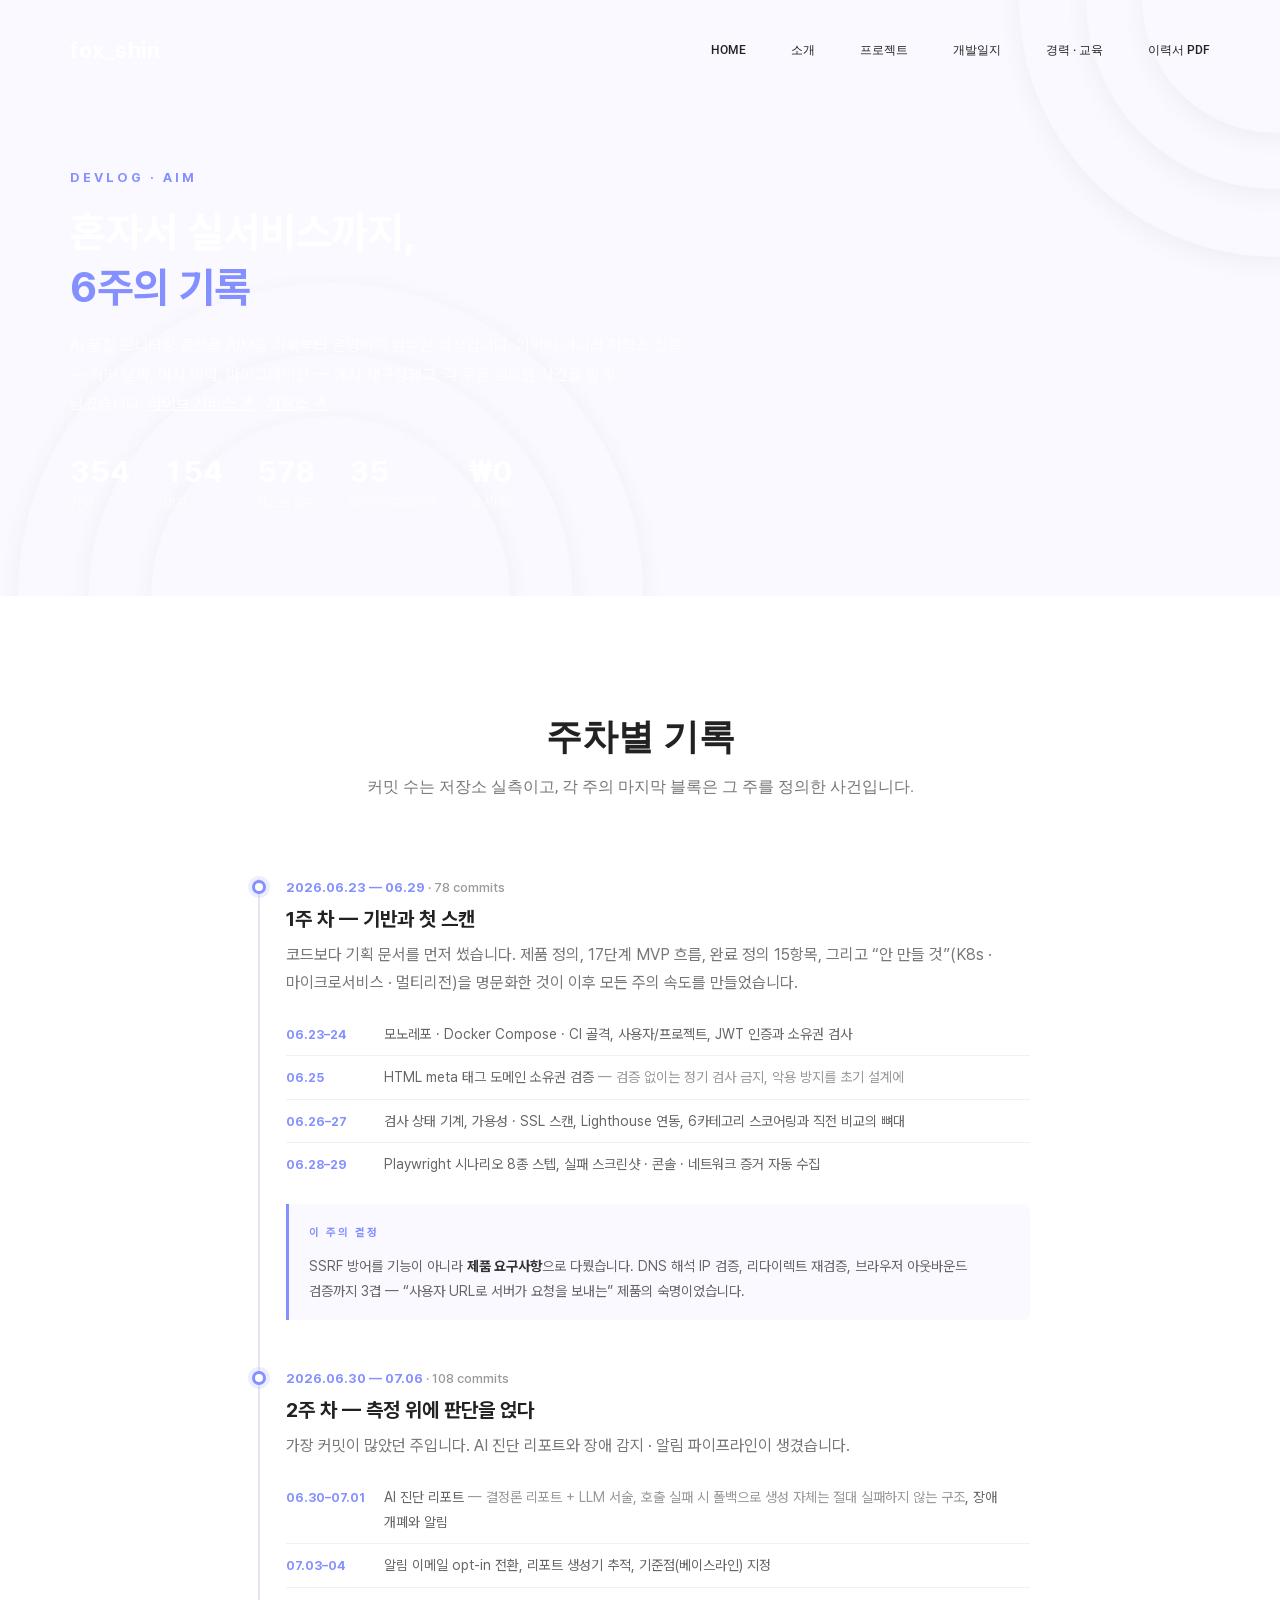
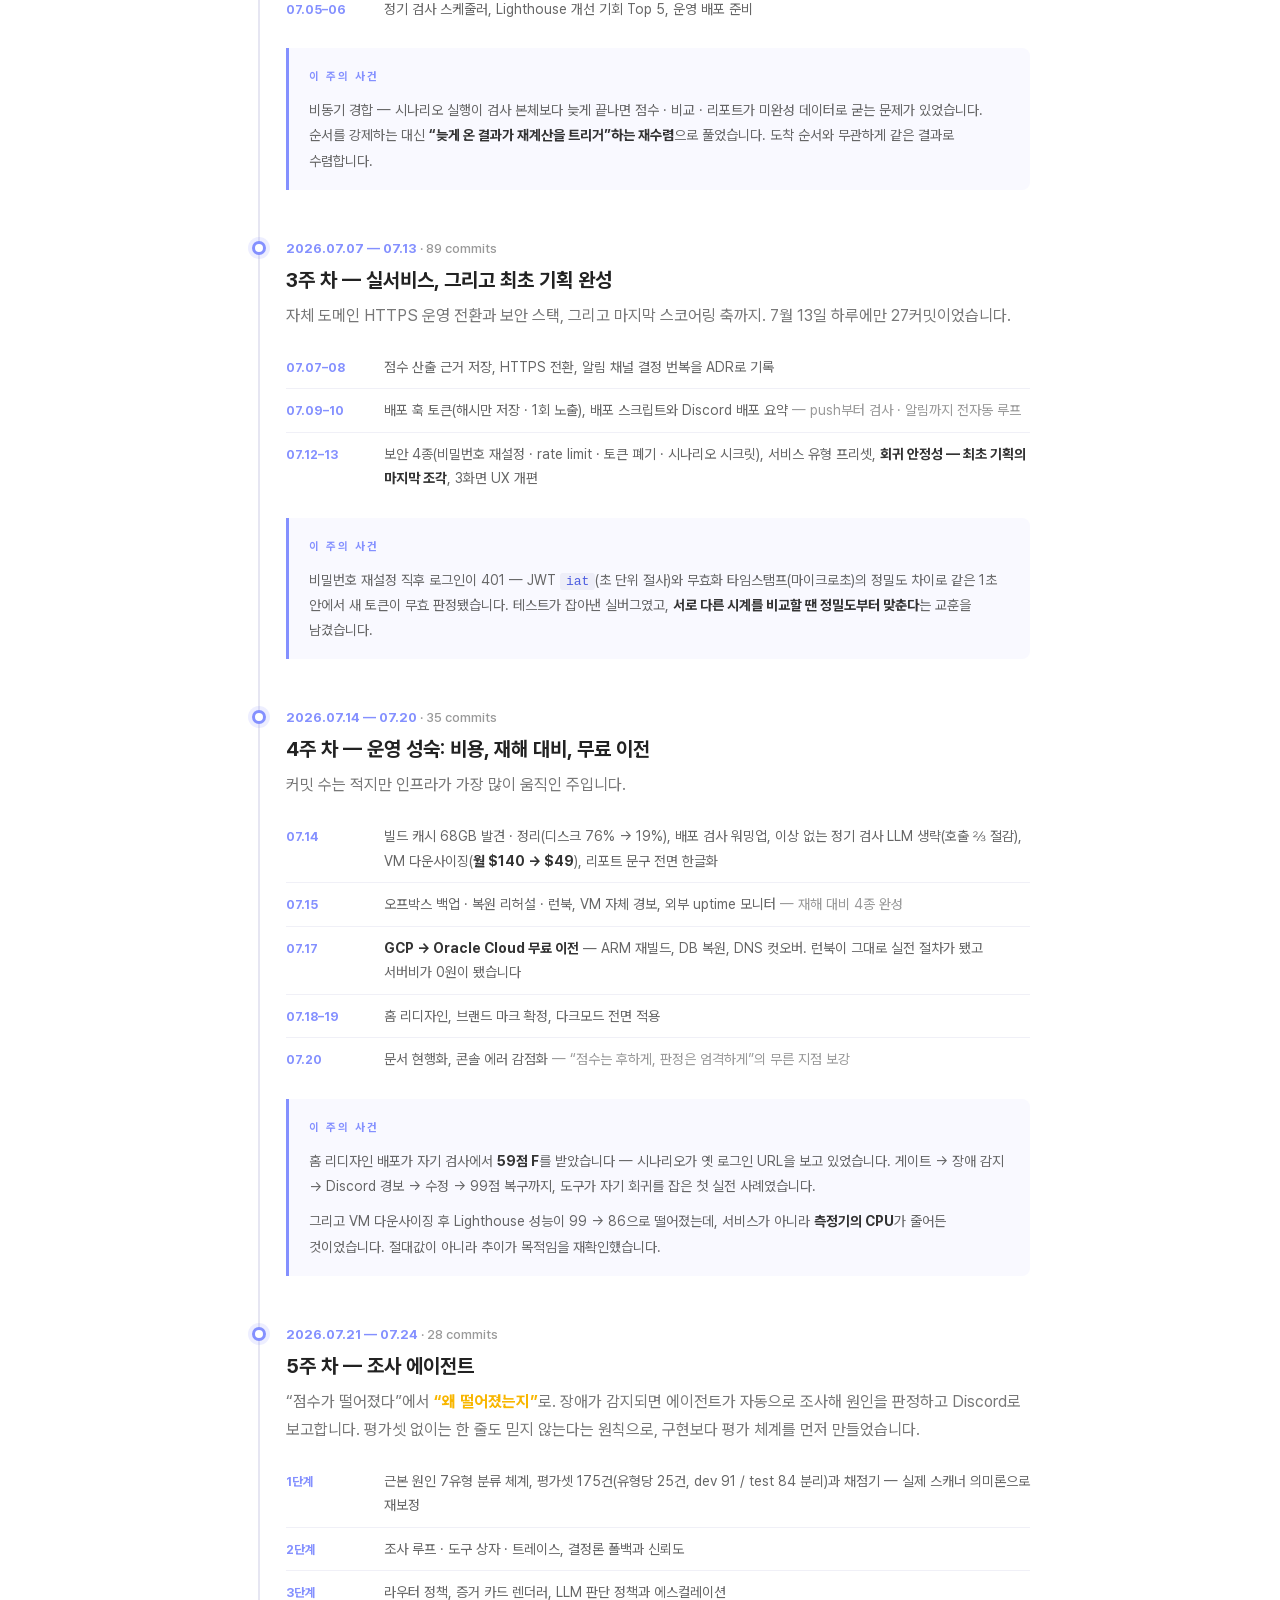
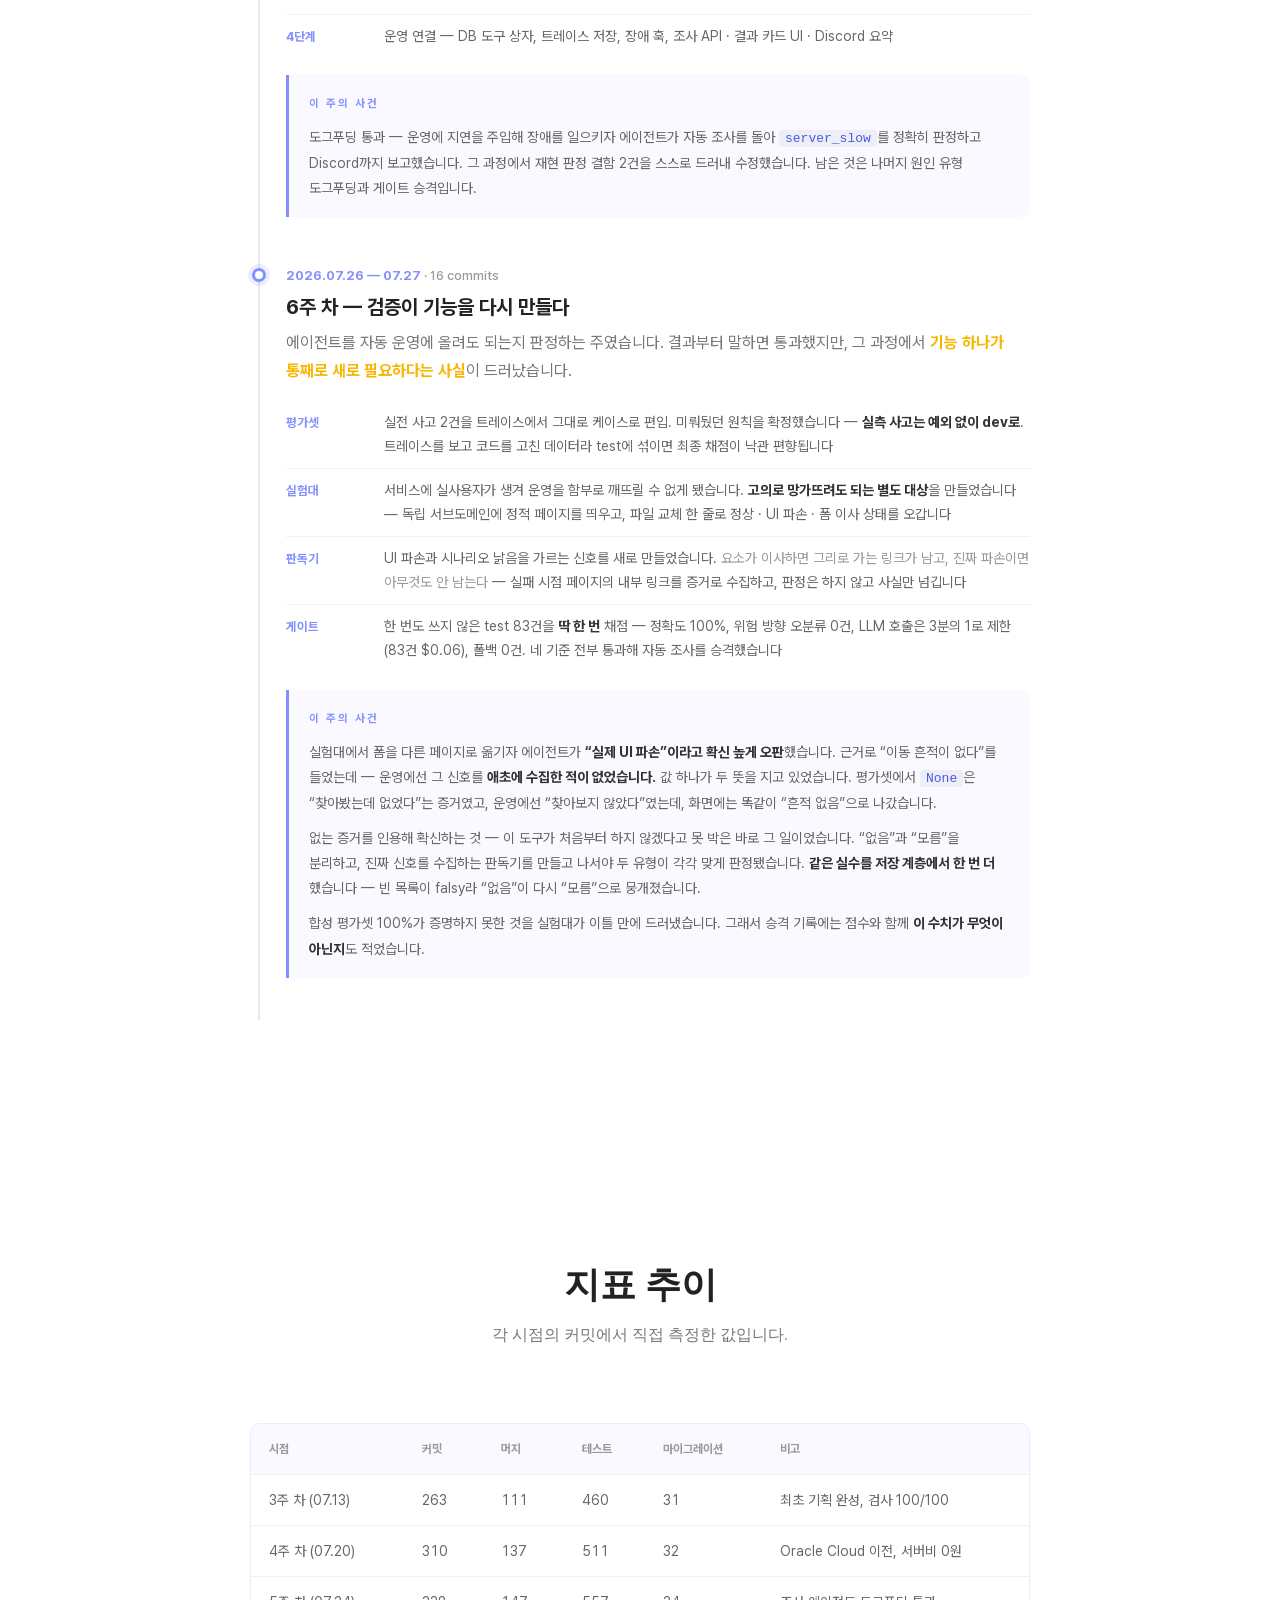
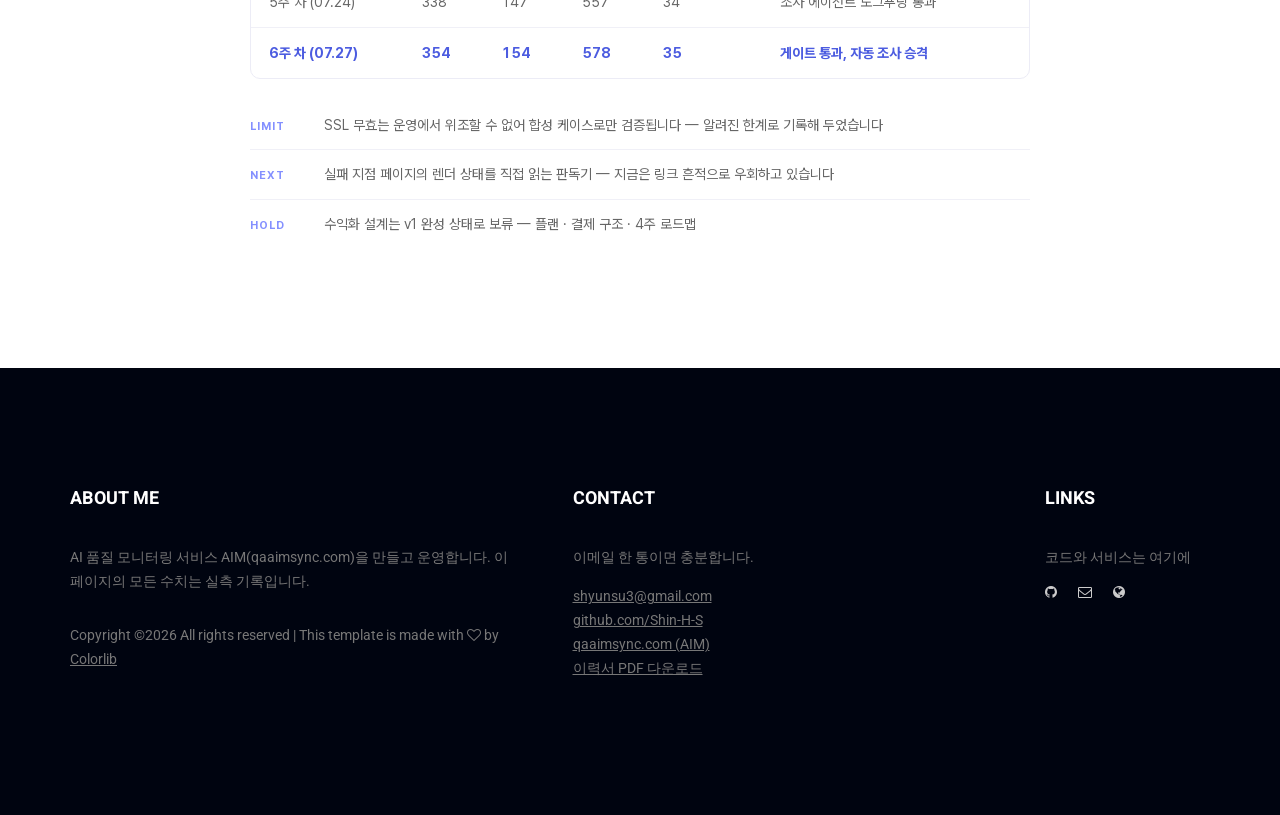
==== commit e7f8d9bd: "docs: extend the devlog through the agent gate week Adds week six, where the promotion review turned" ====
--- a/devlog.html
+++ b/devlog.html
@@ -5,11 +5,11 @@
         <meta charset="utf-8">
         <meta name="viewport" content="width=device-width, initial-scale=1, shrink-to-fit=no">
         <link rel="icon" href="img/favicon.png" type="image/png">
-        <title>개발일지 — AIM 5주의 기록 | 신현수</title>
-        <meta name="description" content="AI 품질 모니터링 서비스 AIM을 기획부터 실서비스 운영까지 완주한 5주의 기록. 저장소 실측(커밋·머지·마이그레이션)으로 재구성한 개발일지입니다.">
+        <title>개발일지 — AIM 6주의 기록 | 신현수</title>
+        <meta name="description" content="AI 품질 모니터링 서비스 AIM을 기획부터 실서비스 운영까지 완주한 6주의 기록. 저장소 실측(커밋·머지·마이그레이션)으로 재구성한 개발일지입니다.">
         <meta property="og:type" content="article">
-        <meta property="og:title" content="개발일지 — AIM 5주의 기록">
-        <meta property="og:description" content="혼자서 기획부터 실서비스 운영까지. 커밋 338 · 머지 147 · 테스트 557, 그리고 각 주를 정의한 사건들.">
+        <meta property="og:title" content="개발일지 — AIM 6주의 기록">
+        <meta property="og:description" content="혼자서 기획부터 실서비스 운영까지. 커밋 354 · 머지 154 · 테스트 578, 그리고 각 주를 정의한 사건들.">
         <meta property="og:url" content="https://shin-h-s.github.io/devlog.html">
         <meta property="og:locale" content="ko_KR">
         <meta property="og:image" content="https://shin-h-s.github.io/img/og-image.png">
@@ -66,13 +66,13 @@
             <div class="banner_inner">
 				<div class="container">
 					<div class="dl_label">Devlog · AIM</div>
-					<h1>혼자서 실서비스까지,<br><span class="accent">5주의 기록</span></h1>
+					<h1>혼자서 실서비스까지,<br><span class="accent">6주의 기록</span></h1>
 					<p class="dl_sub">AI 품질 모니터링 플랫폼 AIM을 기획부터 운영까지 완주한 과정입니다. 기억이 아니라 저장소 실측 — 커밋 날짜, 머지 이력, 마이그레이션 — 에서 재구성했고, 각 주를 정의한 사건을 함께 남겼습니다. <a href="https://qaaimsync.com" target="_blank" rel="noopener">라이브 서비스 ↗</a> · <a href="https://github.com/Shin-H-S/AIM" target="_blank" rel="noopener">저장소 ↗</a></p>
 					<div class="devlog_stats">
-						<div class="dl_stat"><b>338</b><span>커밋</span></div>
-						<div class="dl_stat"><b>147</b><span>머지</span></div>
-						<div class="dl_stat"><b>557</b><span>테스트 함수</span></div>
-						<div class="dl_stat"><b>34</b><span>DB 마이그레이션</span></div>
+						<div class="dl_stat"><b>354</b><span>커밋</span></div>
+						<div class="dl_stat"><b>154</b><span>머지</span></div>
+						<div class="dl_stat"><b>578</b><span>테스트 함수</span></div>
+						<div class="dl_stat"><b>35</b><span>DB 마이그레이션</span></div>
 						<div class="dl_stat"><b>₩0</b><span>월 서버비</span></div>
 					</div>
 				</div>
@@ -154,7 +154,7 @@
         			</div>
 
         			<div class="timeline_item">
-        				<div class="devlog_range">2026.07.21 — 07.24 <span class="commits">· 28 commits · 진행 중</span></div>
+        				<div class="devlog_range">2026.07.21 — 07.24 <span class="commits">· 28 commits</span></div>
         				<h4>5주 차 — 조사 에이전트</h4>
         				<p>&ldquo;점수가 떨어졌다&rdquo;에서 <b>&ldquo;왜 떨어졌는지&rdquo;</b>로. 장애가 감지되면 에이전트가 자동으로 조사해 원인을 판정하고 Discord로 보고합니다. 평가셋 없이는 한 줄도 믿지 않는다는 원칙으로, 구현보다 평가 체계를 먼저 만들었습니다.</p>
         				<ul class="devlog_days">
@@ -166,6 +166,24 @@
         				<div class="devlog_incident">
         					<div class="i_label">이 주의 사건</div>
         					<p>도그푸딩 통과 — 운영에 지연을 주입해 장애를 일으키자 에이전트가 자동 조사를 돌아 <code>server_slow</code>를 정확히 판정하고 Discord까지 보고했습니다. 그 과정에서 재현 판정 결함 2건을 스스로 드러내 수정했습니다. 남은 것은 나머지 원인 유형 도그푸딩과 게이트 승격입니다.</p>
+        				</div>
+        			</div>
+
+        			<div class="timeline_item">
+        				<div class="devlog_range">2026.07.26 — 07.27 <span class="commits">· 16 commits</span></div>
+        				<h4>6주 차 — 검증이 기능을 다시 만들다</h4>
+        				<p>에이전트를 자동 운영에 올려도 되는지 판정하는 주였습니다. 결과부터 말하면 통과했지만, 그 과정에서 <b>기능 하나가 통째로 새로 필요하다는 사실</b>이 드러났습니다.</p>
+        				<ul class="devlog_days">
+        					<li><span class="d">평가셋</span><span class="t">실전 사고 2건을 트레이스에서 그대로 케이스로 편입. 미뤄뒀던 원칙을 확정했습니다 — <b>실측 사고는 예외 없이 dev로</b>. 트레이스를 보고 코드를 고친 데이터라 test에 섞이면 최종 채점이 낙관 편향됩니다</span></li>
+        					<li><span class="d">실험대</span><span class="t">서비스에 실사용자가 생겨 운영을 함부로 깨뜨릴 수 없게 됐습니다. <b>고의로 망가뜨려도 되는 별도 대상</b>을 만들었습니다 — 독립 서브도메인에 정적 페이지를 띄우고, 파일 교체 한 줄로 정상 · UI 파손 · 폼 이사 상태를 오갑니다</span></li>
+        					<li><span class="d">판독기</span><span class="t">UI 파손과 시나리오 낡음을 가르는 신호를 새로 만들었습니다. <span class="dim">요소가 이사하면 그리로 가는 링크가 남고, 진짜 파손이면 아무것도 안 남는다</span> — 실패 시점 페이지의 내부 링크를 증거로 수집하고, 판정은 하지 않고 사실만 넘깁니다</span></li>
+        					<li><span class="d">게이트</span><span class="t">한 번도 쓰지 않은 test 83건을 <b>딱 한 번</b> 채점 — 정확도 100%, 위험 방향 오분류 0건, LLM 호출은 3분의 1로 제한(83건 $0.06), 폴백 0건. 네 기준 전부 통과해 자동 조사를 승격했습니다</span></li>
+        				</ul>
+        				<div class="devlog_incident">
+        					<div class="i_label">이 주의 사건</div>
+        					<p>실험대에서 폼을 다른 페이지로 옮기자 에이전트가 <b>&ldquo;실제 UI 파손&rdquo;이라고 확신 높게 오판</b>했습니다. 근거로 &ldquo;이동 흔적이 없다&rdquo;를 들었는데 — 운영에선 그 신호를 <b>애초에 수집한 적이 없었습니다.</b> 값 하나가 두 뜻을 지고 있었습니다. 평가셋에서 <code>None</code>은 &ldquo;찾아봤는데 없었다&rdquo;는 증거였고, 운영에선 &ldquo;찾아보지 않았다&rdquo;였는데, 화면에는 똑같이 &ldquo;흔적 없음&rdquo;으로 나갔습니다.</p>
+        					<p>없는 증거를 인용해 확신하는 것 — 이 도구가 처음부터 하지 않겠다고 못 박은 바로 그 일이었습니다. &ldquo;없음&rdquo;과 &ldquo;모름&rdquo;을 분리하고, 진짜 신호를 수집하는 판독기를 만들고 나서야 두 유형이 각각 맞게 판정됐습니다. <b>같은 실수를 저장 계층에서 한 번 더</b> 했습니다 — 빈 목록이 falsy라 &ldquo;없음&rdquo;이 다시 &ldquo;모름&rdquo;으로 뭉개졌습니다.</p>
+        					<p>합성 평가셋 100%가 증명하지 못한 것을 실험대가 이틀 만에 드러냈습니다. 그래서 승격 기록에는 점수와 함께 <b>이 수치가 무엇이 아닌지</b>도 적었습니다.</p>
         				</div>
         			</div>
 
@@ -190,11 +208,13 @@
         					<tr><td>3주 차 (07.13)</td><td class="num">263</td><td class="num">111</td><td class="num">460</td><td class="num">31</td><td>최초 기획 완성, 검사 100/100</td></tr>
         					<tr><td>4주 차 (07.20)</td><td class="num">310</td><td class="num">137</td><td class="num">511</td><td class="num">32</td><td>Oracle Cloud 이전, 서버비 0원</td></tr>
         					<tr><td>5주 차 (07.24)</td><td class="num">338</td><td class="num">147</td><td class="num">557</td><td class="num">34</td><td>조사 에이전트 도그푸딩 통과</td></tr>
+        					<tr><td>6주 차 (07.27)</td><td class="num">354</td><td class="num">154</td><td class="num">578</td><td class="num">35</td><td>게이트 통과, 자동 조사 승격</td></tr>
         				</tbody>
         			</table>
         		</div>
         		<ul class="devlog_next">
-        			<li><span class="tag">AGENT</span>조사 에이전트 마무리 — 나머지 원인 유형 도그푸딩 → 평가셋 게이트 승격 → 기본 활성화</li>
+        			<li><span class="tag">LIMIT</span>SSL 무효는 운영에서 위조할 수 없어 합성 케이스로만 검증됩니다 — 알려진 한계로 기록해 두었습니다</li>
+        			<li><span class="tag">NEXT</span>실패 지점 페이지의 렌더 상태를 직접 읽는 판독기 — 지금은 링크 흔적으로 우회하고 있습니다</li>
         			<li><span class="tag">HOLD</span>수익화 설계는 v1 완성 상태로 보류 — 플랜 · 결제 구조 · 4주 로드맵</li>
         		</ul>
         	</div>
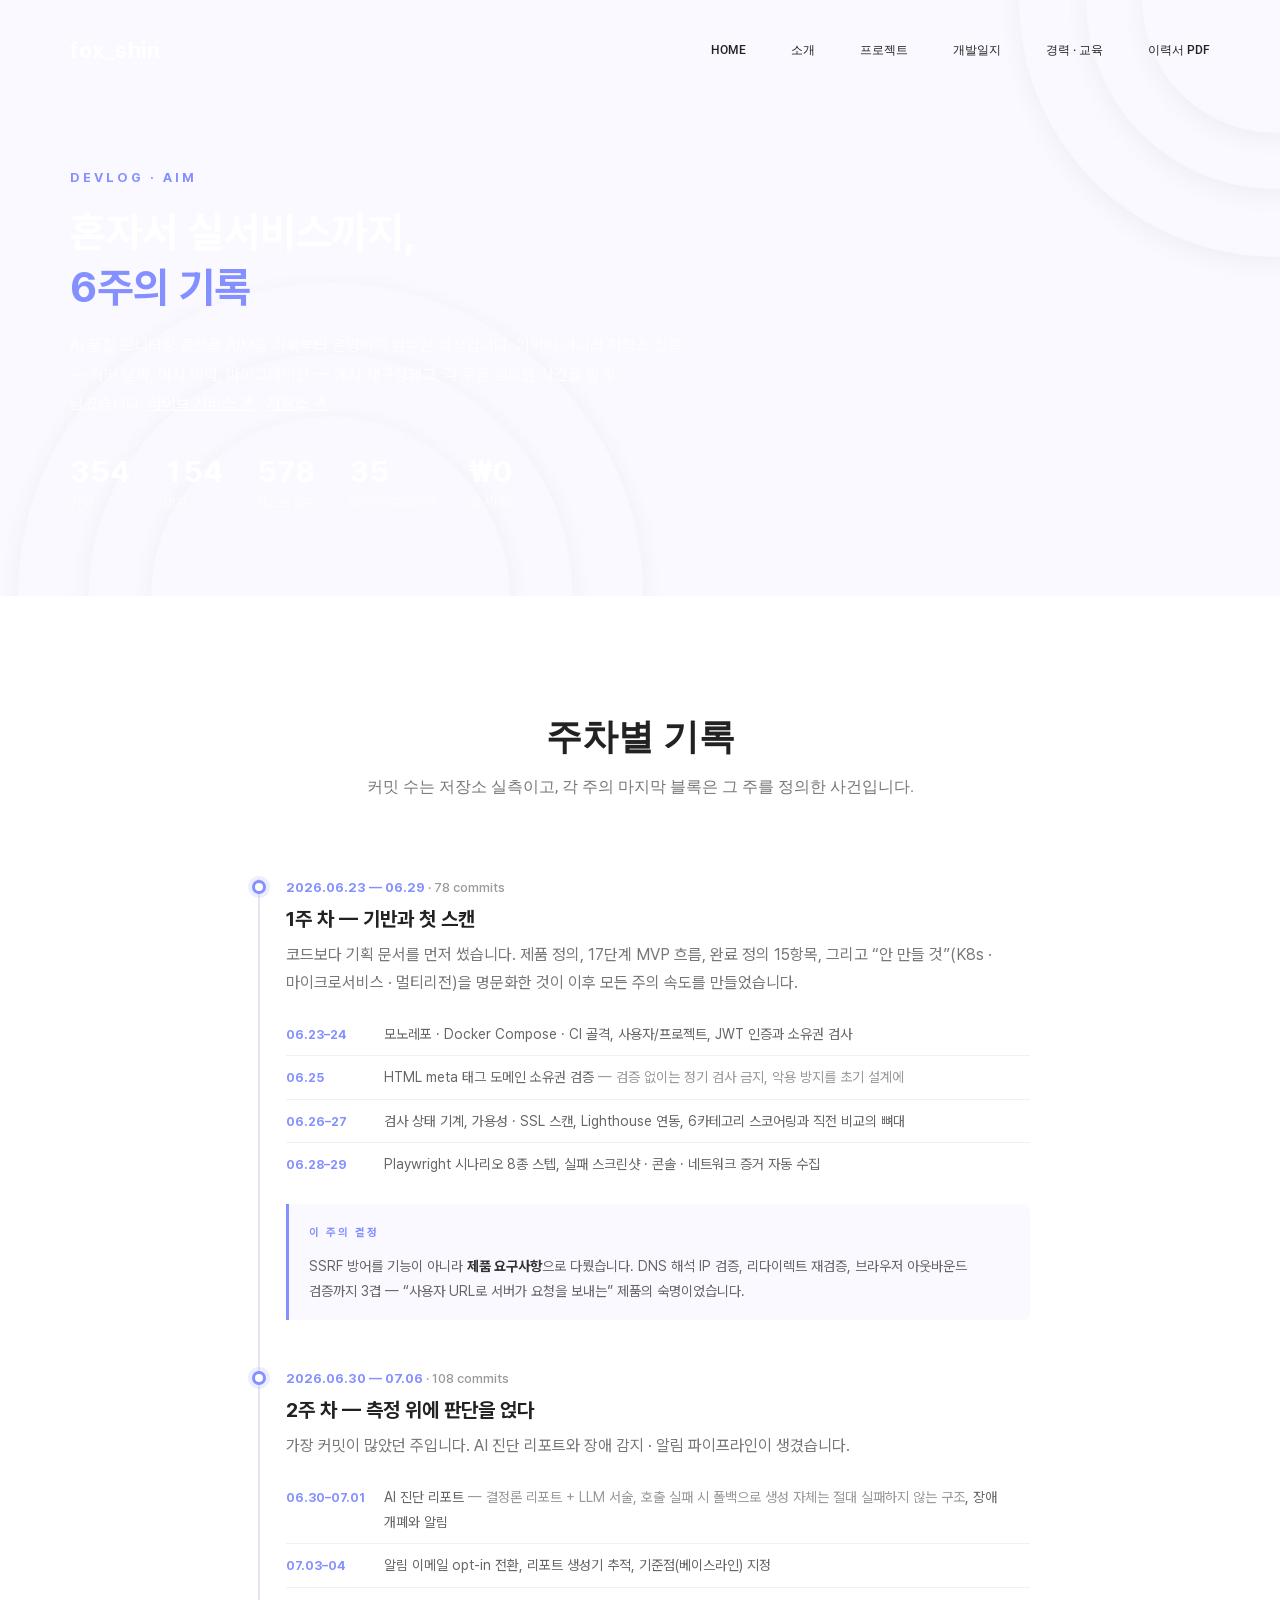
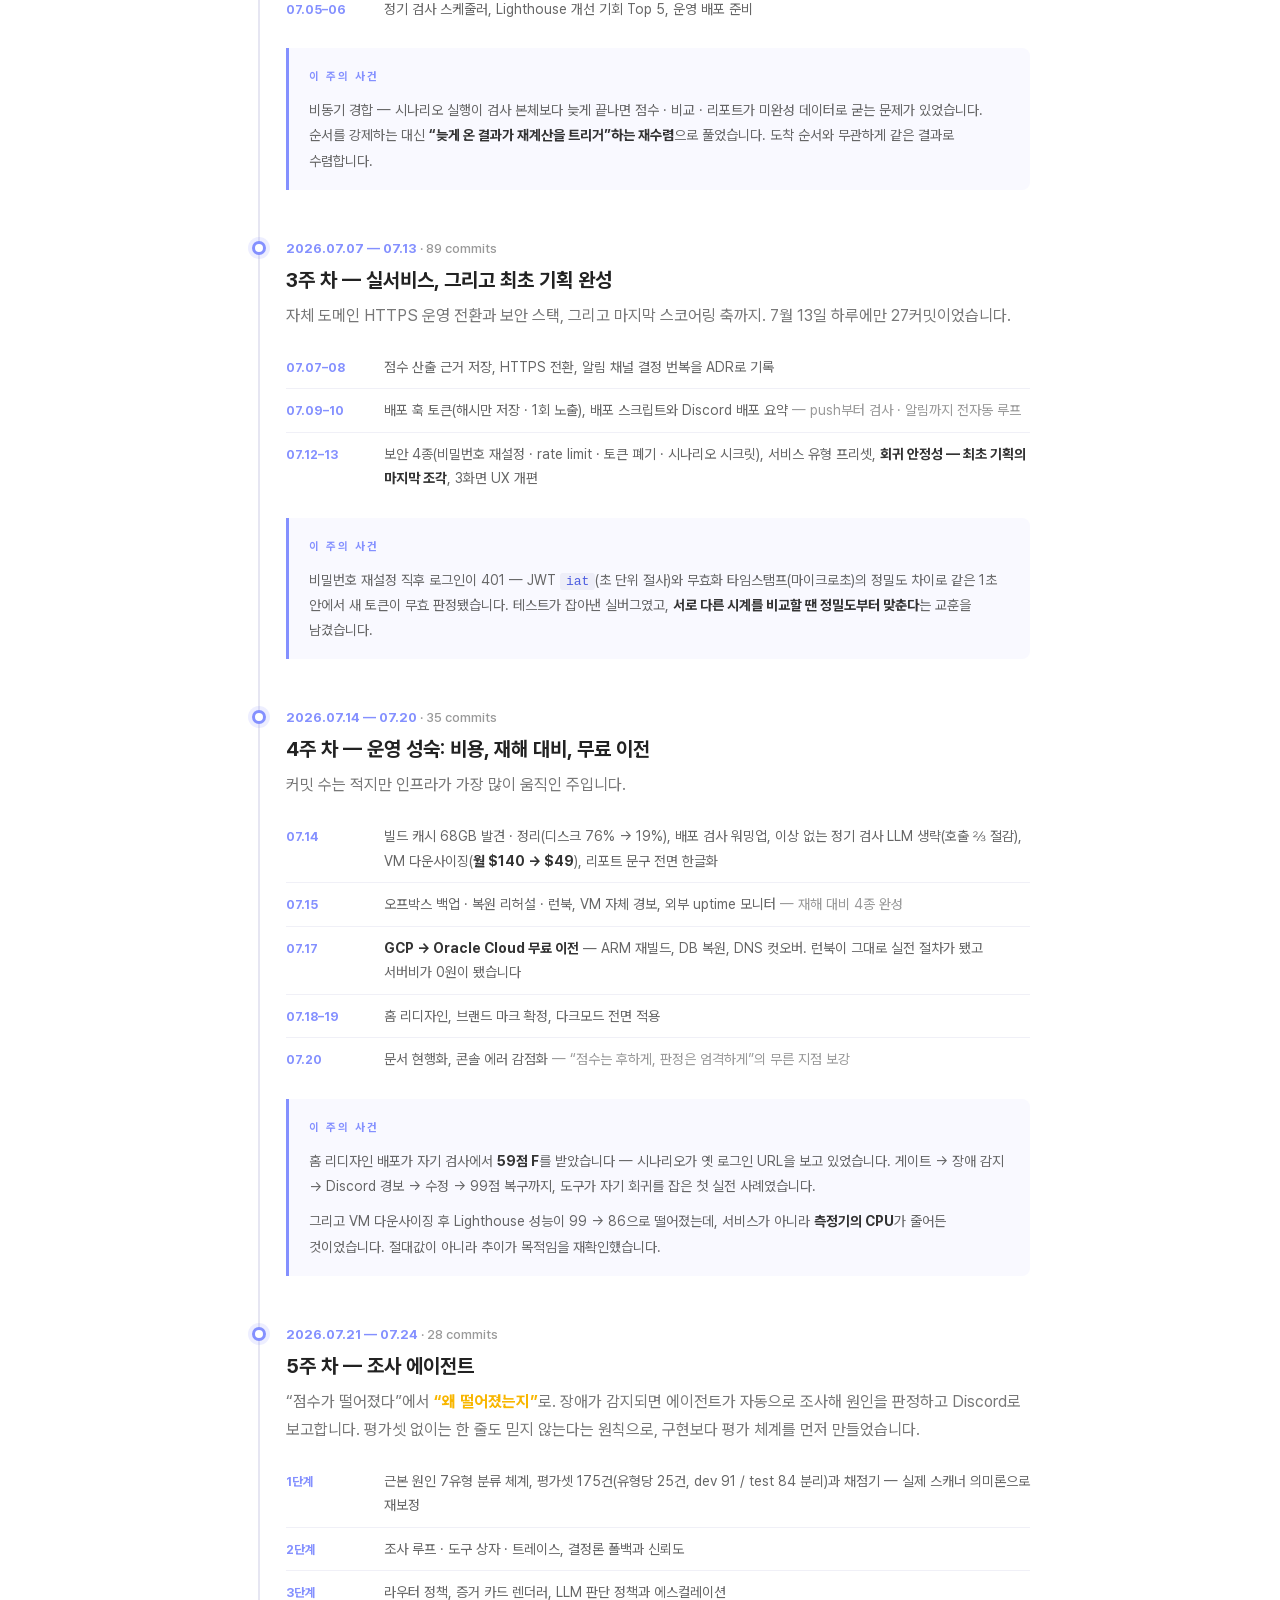
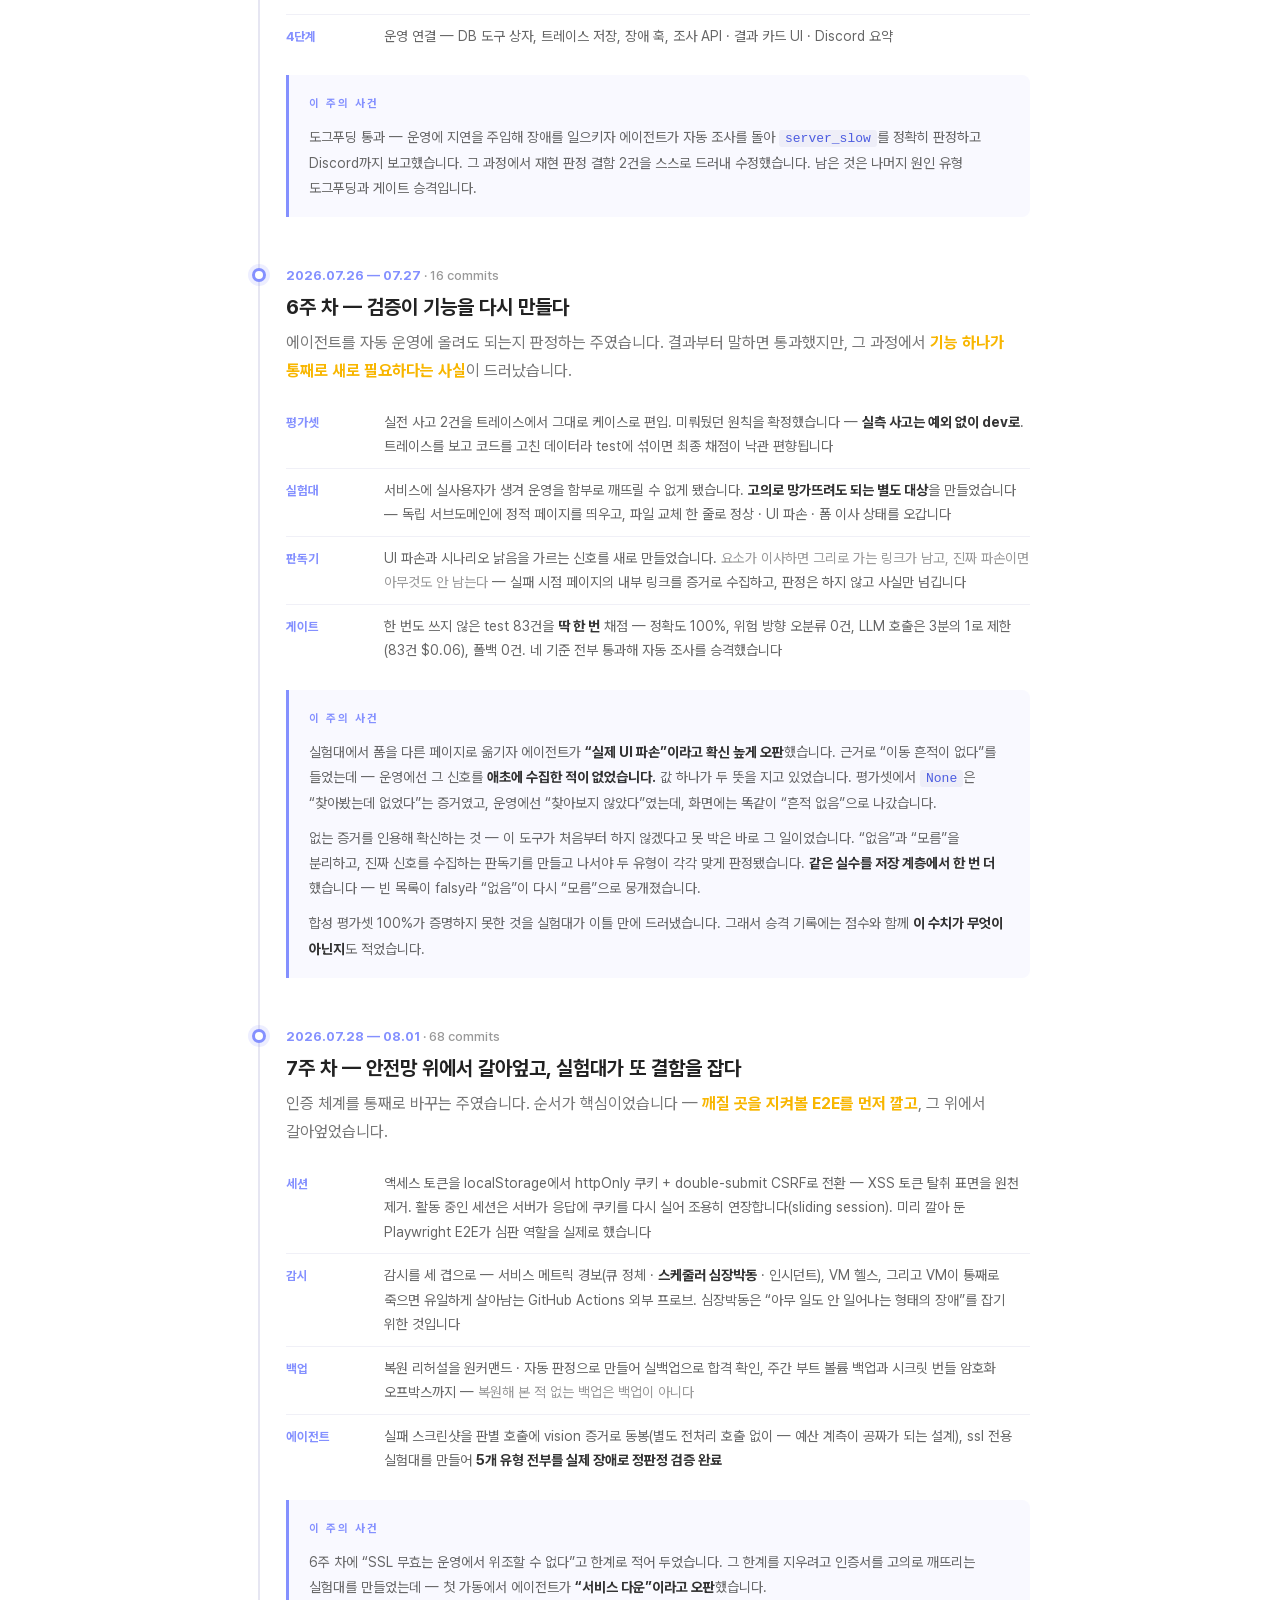
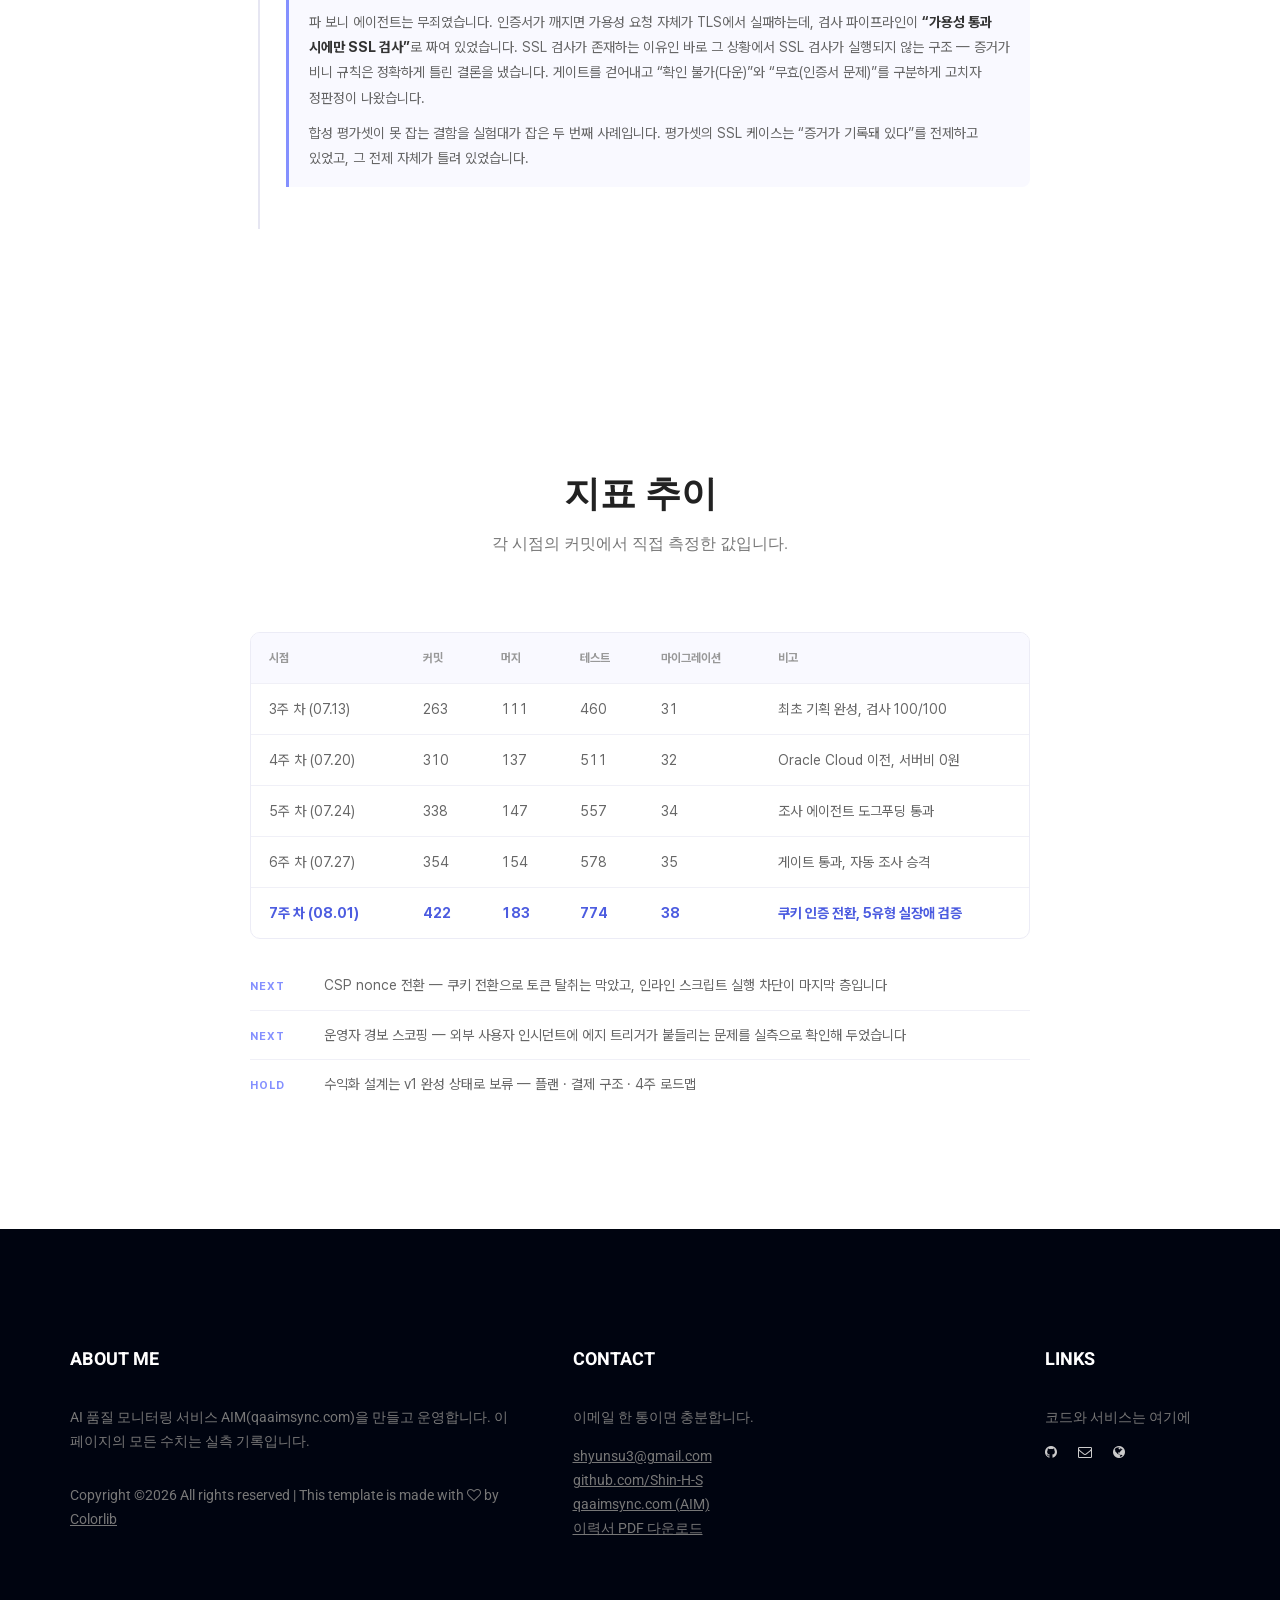
==== commit 6f4d4f84: "AIM 7주 차 반영 — 실측 지표 갱신(커밋 422·머지 183·테스트 774), 쿠키 인증 전환·5유형 실장애 검증 기록 Co-Authored-By: Claude Fable 5" ====
--- a/devlog.html
+++ b/devlog.html
@@ -5,10 +5,10 @@
         <meta charset="utf-8">
         <meta name="viewport" content="width=device-width, initial-scale=1, shrink-to-fit=no">
         <link rel="icon" href="img/favicon.png" type="image/png">
-        <title>개발일지 — AIM 6주의 기록 | 신현수</title>
-        <meta name="description" content="AI 품질 모니터링 서비스 AIM을 기획부터 실서비스 운영까지 완주한 6주의 기록. 저장소 실측(커밋·머지·마이그레이션)으로 재구성한 개발일지입니다.">
+        <title>개발일지 — AIM 7주의 기록 | 신현수</title>
+        <meta name="description" content="AI 품질 모니터링 서비스 AIM을 기획부터 실서비스 운영까지 완주한 7주의 기록. 저장소 실측(커밋·머지·마이그레이션)으로 재구성한 개발일지입니다.">
         <meta property="og:type" content="article">
-        <meta property="og:title" content="개발일지 — AIM 6주의 기록">
+        <meta property="og:title" content="개발일지 — AIM 7주의 기록">
         <meta property="og:description" content="혼자서 기획부터 실서비스 운영까지. 커밋 354 · 머지 154 · 테스트 578, 그리고 각 주를 정의한 사건들.">
         <meta property="og:url" content="https://shin-h-s.github.io/devlog.html">
         <meta property="og:locale" content="ko_KR">
@@ -187,6 +187,24 @@
         				</div>
         			</div>
 
+        			<div class="timeline_item">
+        				<div class="devlog_range">2026.07.28 — 08.01 <span class="commits">· 68 commits</span></div>
+        				<h4>7주 차 — 안전망 위에서 갈아엎고, 실험대가 또 결함을 잡다</h4>
+        				<p>인증 체계를 통째로 바꾸는 주였습니다. 순서가 핵심이었습니다 — <b>깨질 곳을 지켜볼 E2E를 먼저 깔고</b>, 그 위에서 갈아엎었습니다.</p>
+        				<ul class="devlog_days">
+        					<li><span class="d">세션</span><span class="t">액세스 토큰을 localStorage에서 httpOnly 쿠키 + double-submit CSRF로 전환 — XSS 토큰 탈취 표면을 원천 제거. 활동 중인 세션은 서버가 응답에 쿠키를 다시 실어 조용히 연장합니다(sliding session). 미리 깔아 둔 Playwright E2E가 심판 역할을 실제로 했습니다</span></li>
+        					<li><span class="d">감시</span><span class="t">감시를 세 겹으로 — 서비스 메트릭 경보(큐 정체 · <b>스케줄러 심장박동</b> · 인시던트), VM 헬스, 그리고 VM이 통째로 죽으면 유일하게 살아남는 GitHub Actions 외부 프로브. 심장박동은 &ldquo;아무 일도 안 일어나는 형태의 장애&rdquo;를 잡기 위한 것입니다</span></li>
+        					<li><span class="d">백업</span><span class="t">복원 리허설을 원커맨드 · 자동 판정으로 만들어 실백업으로 합격 확인, 주간 부트 볼륨 백업과 시크릿 번들 암호화 오프박스까지 — <span class="dim">복원해 본 적 없는 백업은 백업이 아니다</span></span></li>
+        					<li><span class="d">에이전트</span><span class="t">실패 스크린샷을 판별 호출에 vision 증거로 동봉(별도 전처리 호출 없이 — 예산 계측이 공짜가 되는 설계), ssl 전용 실험대를 만들어 <b>5개 유형 전부를 실제 장애로 정판정 검증 완료</b></span></li>
+        				</ul>
+        				<div class="devlog_incident">
+        					<div class="i_label">이 주의 사건</div>
+        					<p>6주 차에 &ldquo;SSL 무효는 운영에서 위조할 수 없다&rdquo;고 한계로 적어 두었습니다. 그 한계를 지우려고 인증서를 고의로 깨뜨리는 실험대를 만들었는데 — 첫 가동에서 에이전트가 <b>&ldquo;서비스 다운&rdquo;이라고 오판</b>했습니다.</p>
+        					<p>파 보니 에이전트는 무죄였습니다. 인증서가 깨지면 가용성 요청 자체가 TLS에서 실패하는데, 검사 파이프라인이 <b>&ldquo;가용성 통과 시에만 SSL 검사&rdquo;</b>로 짜여 있었습니다. SSL 검사가 존재하는 이유인 바로 그 상황에서 SSL 검사가 실행되지 않는 구조 — 증거가 비니 규칙은 정확하게 틀린 결론을 냈습니다. 게이트를 걷어내고 &ldquo;확인 불가(다운)&rdquo;와 &ldquo;무효(인증서 문제)&rdquo;를 구분하게 고치자 정판정이 나왔습니다.</p>
+        					<p>합성 평가셋이 못 잡는 결함을 실험대가 잡은 두 번째 사례입니다. 평가셋의 SSL 케이스는 &ldquo;증거가 기록돼 있다&rdquo;를 전제하고 있었고, 그 전제 자체가 틀려 있었습니다.</p>
+        				</div>
+        			</div>
+
         		</div>
         	</div>
         </section>
@@ -209,12 +227,13 @@
         					<tr><td>4주 차 (07.20)</td><td class="num">310</td><td class="num">137</td><td class="num">511</td><td class="num">32</td><td>Oracle Cloud 이전, 서버비 0원</td></tr>
         					<tr><td>5주 차 (07.24)</td><td class="num">338</td><td class="num">147</td><td class="num">557</td><td class="num">34</td><td>조사 에이전트 도그푸딩 통과</td></tr>
         					<tr><td>6주 차 (07.27)</td><td class="num">354</td><td class="num">154</td><td class="num">578</td><td class="num">35</td><td>게이트 통과, 자동 조사 승격</td></tr>
+        					<tr><td>7주 차 (08.01)</td><td class="num">422</td><td class="num">183</td><td class="num">774</td><td class="num">38</td><td>쿠키 인증 전환, 5유형 실장애 검증</td></tr>
         				</tbody>
         			</table>
         		</div>
         		<ul class="devlog_next">
-        			<li><span class="tag">LIMIT</span>SSL 무효는 운영에서 위조할 수 없어 합성 케이스로만 검증됩니다 — 알려진 한계로 기록해 두었습니다</li>
-        			<li><span class="tag">NEXT</span>실패 지점 페이지의 렌더 상태를 직접 읽는 판독기 — 지금은 링크 흔적으로 우회하고 있습니다</li>
+        			<li><span class="tag">NEXT</span>CSP nonce 전환 — 쿠키 전환으로 토큰 탈취는 막았고, 인라인 스크립트 실행 차단이 마지막 층입니다</li>
+        			<li><span class="tag">NEXT</span>운영자 경보 스코핑 — 외부 사용자 인시던트에 에지 트리거가 붙들리는 문제를 실측으로 확인해 두었습니다</li>
         			<li><span class="tag">HOLD</span>수익화 설계는 v1 완성 상태로 보류 — 플랜 · 결제 구조 · 4주 로드맵</li>
         		</ul>
         	</div>
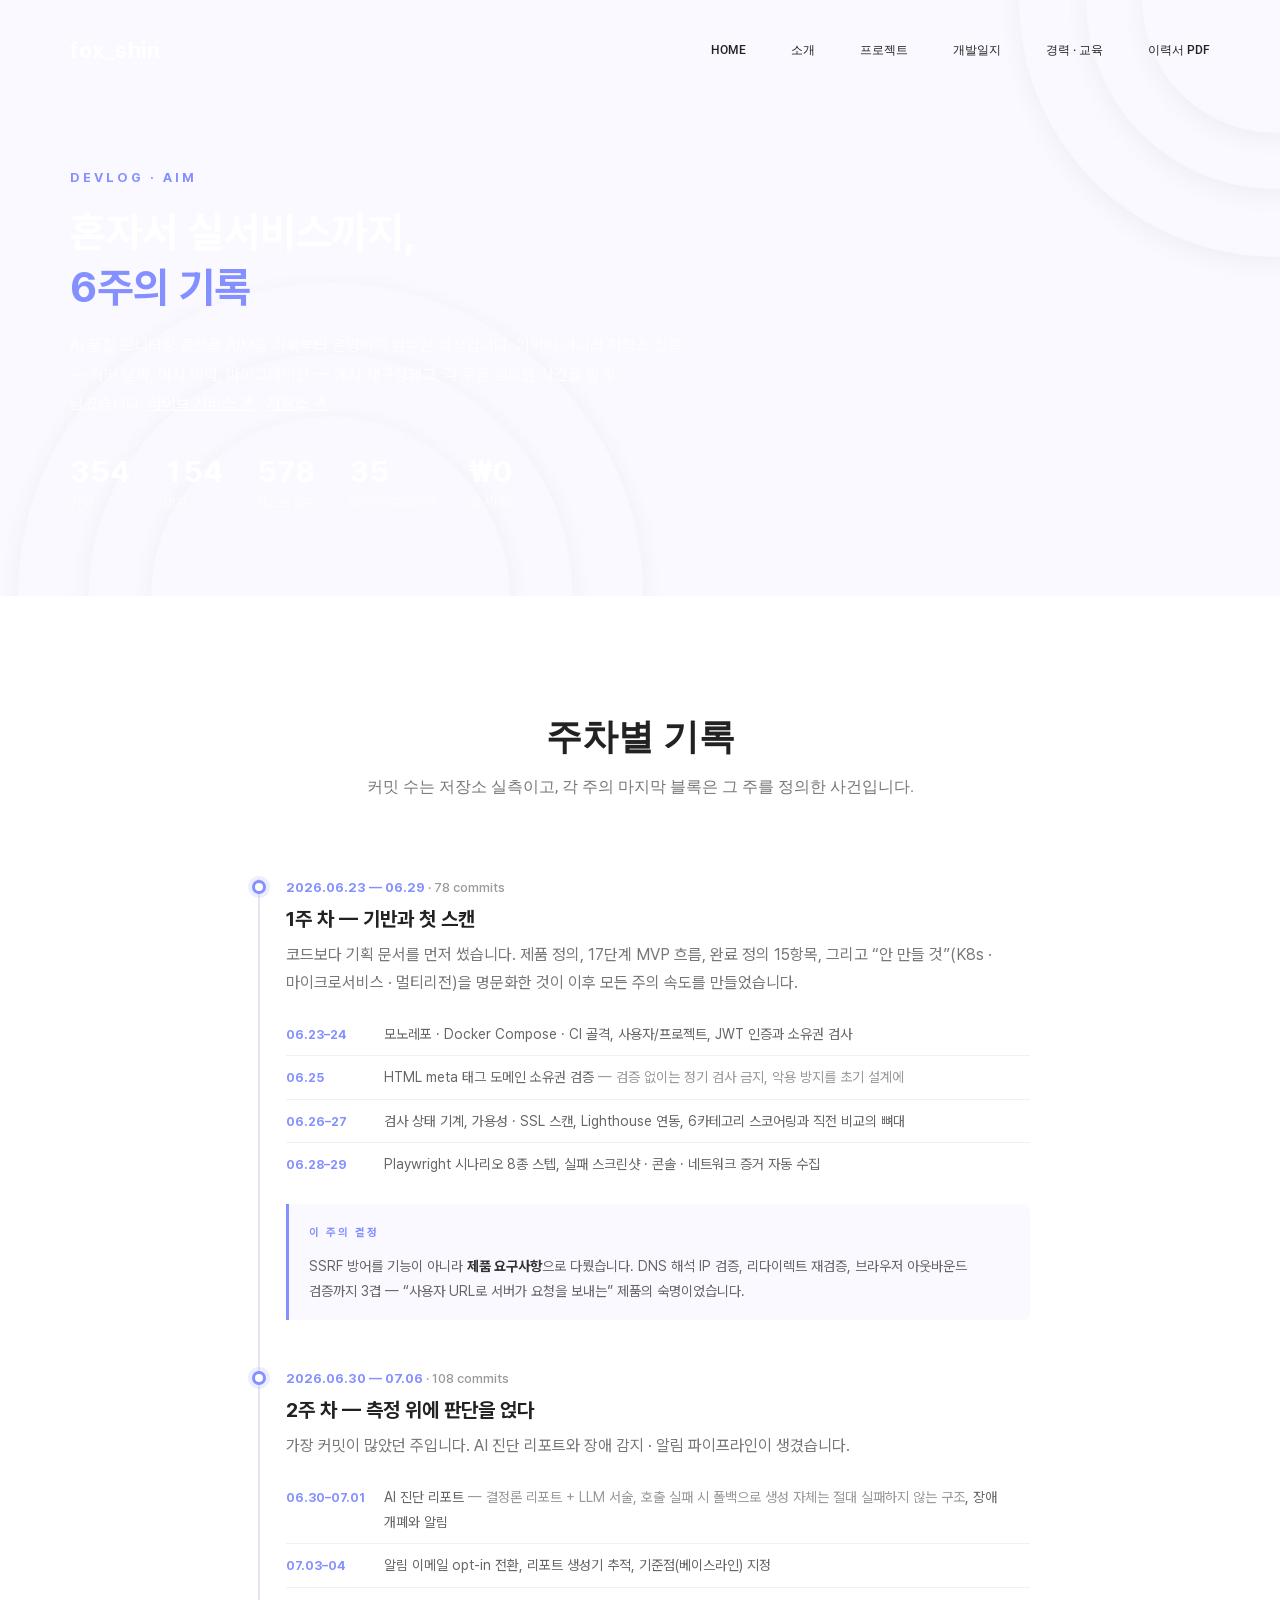
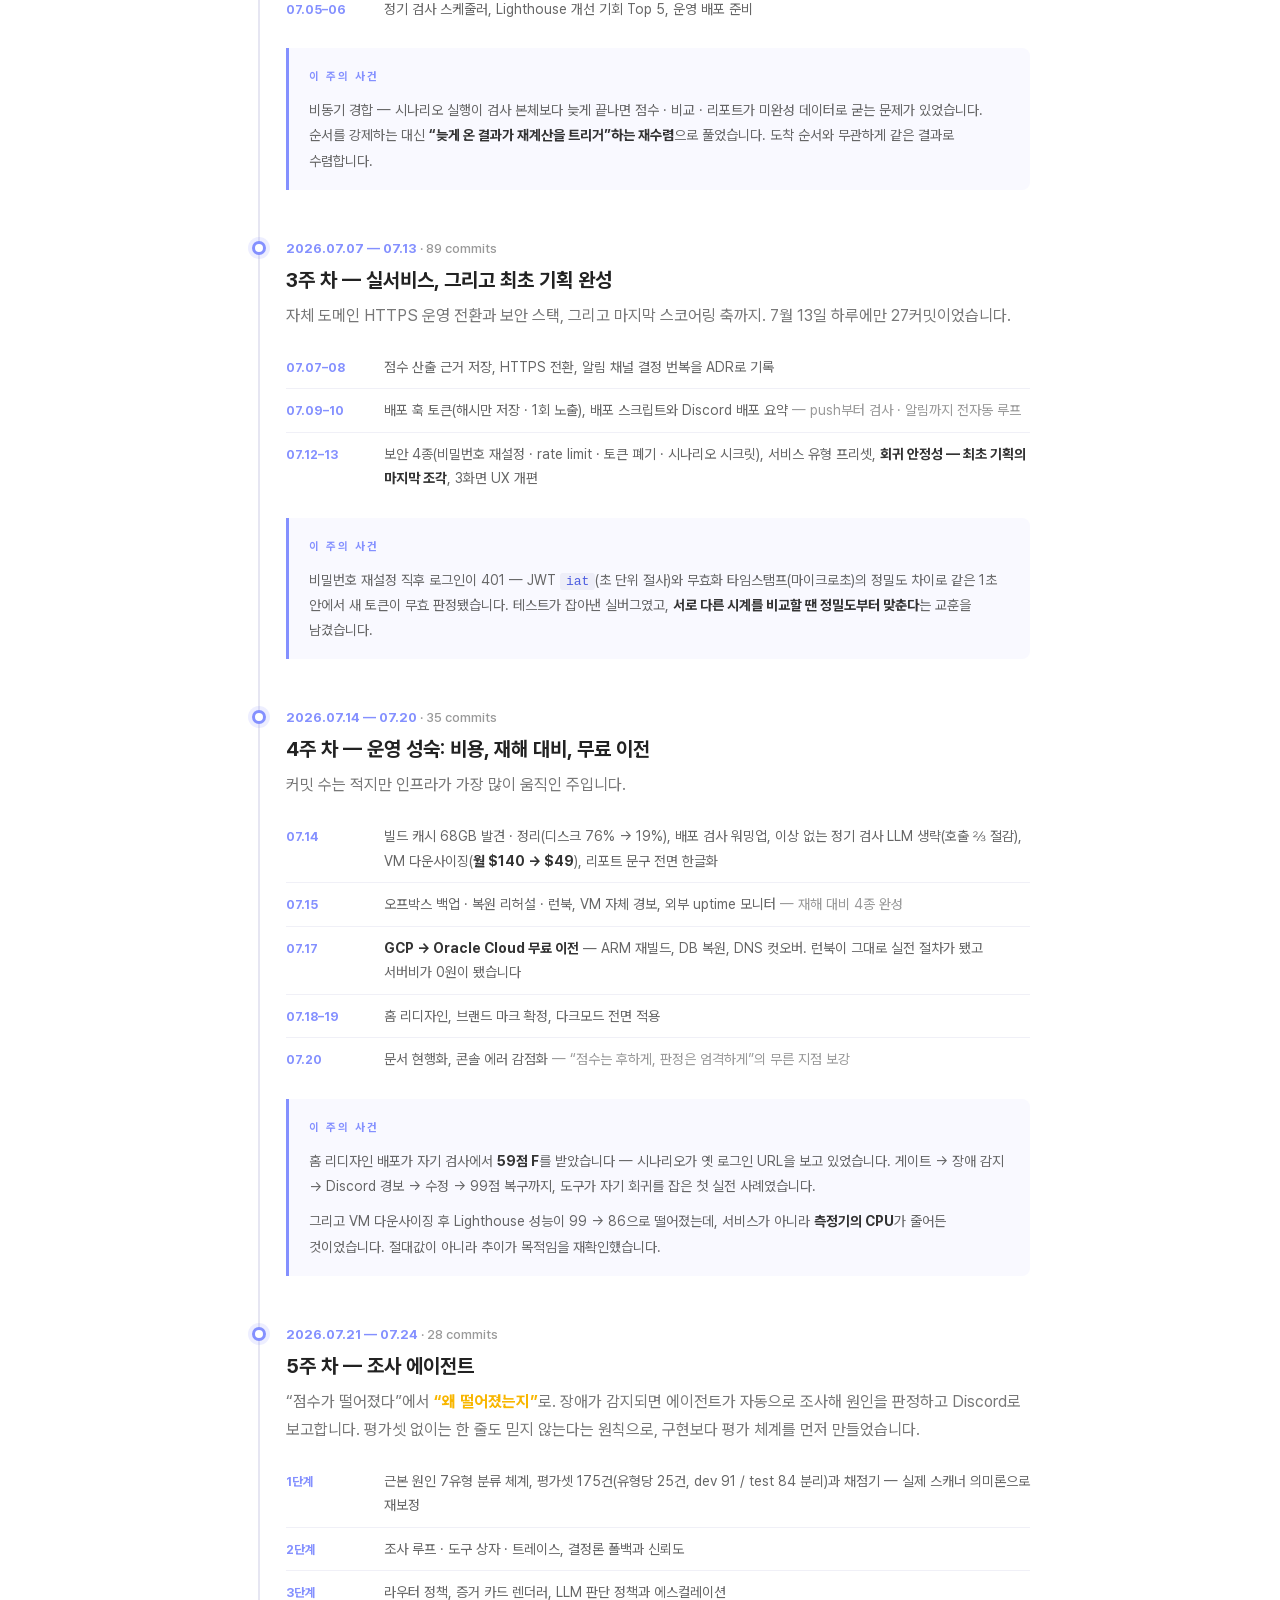
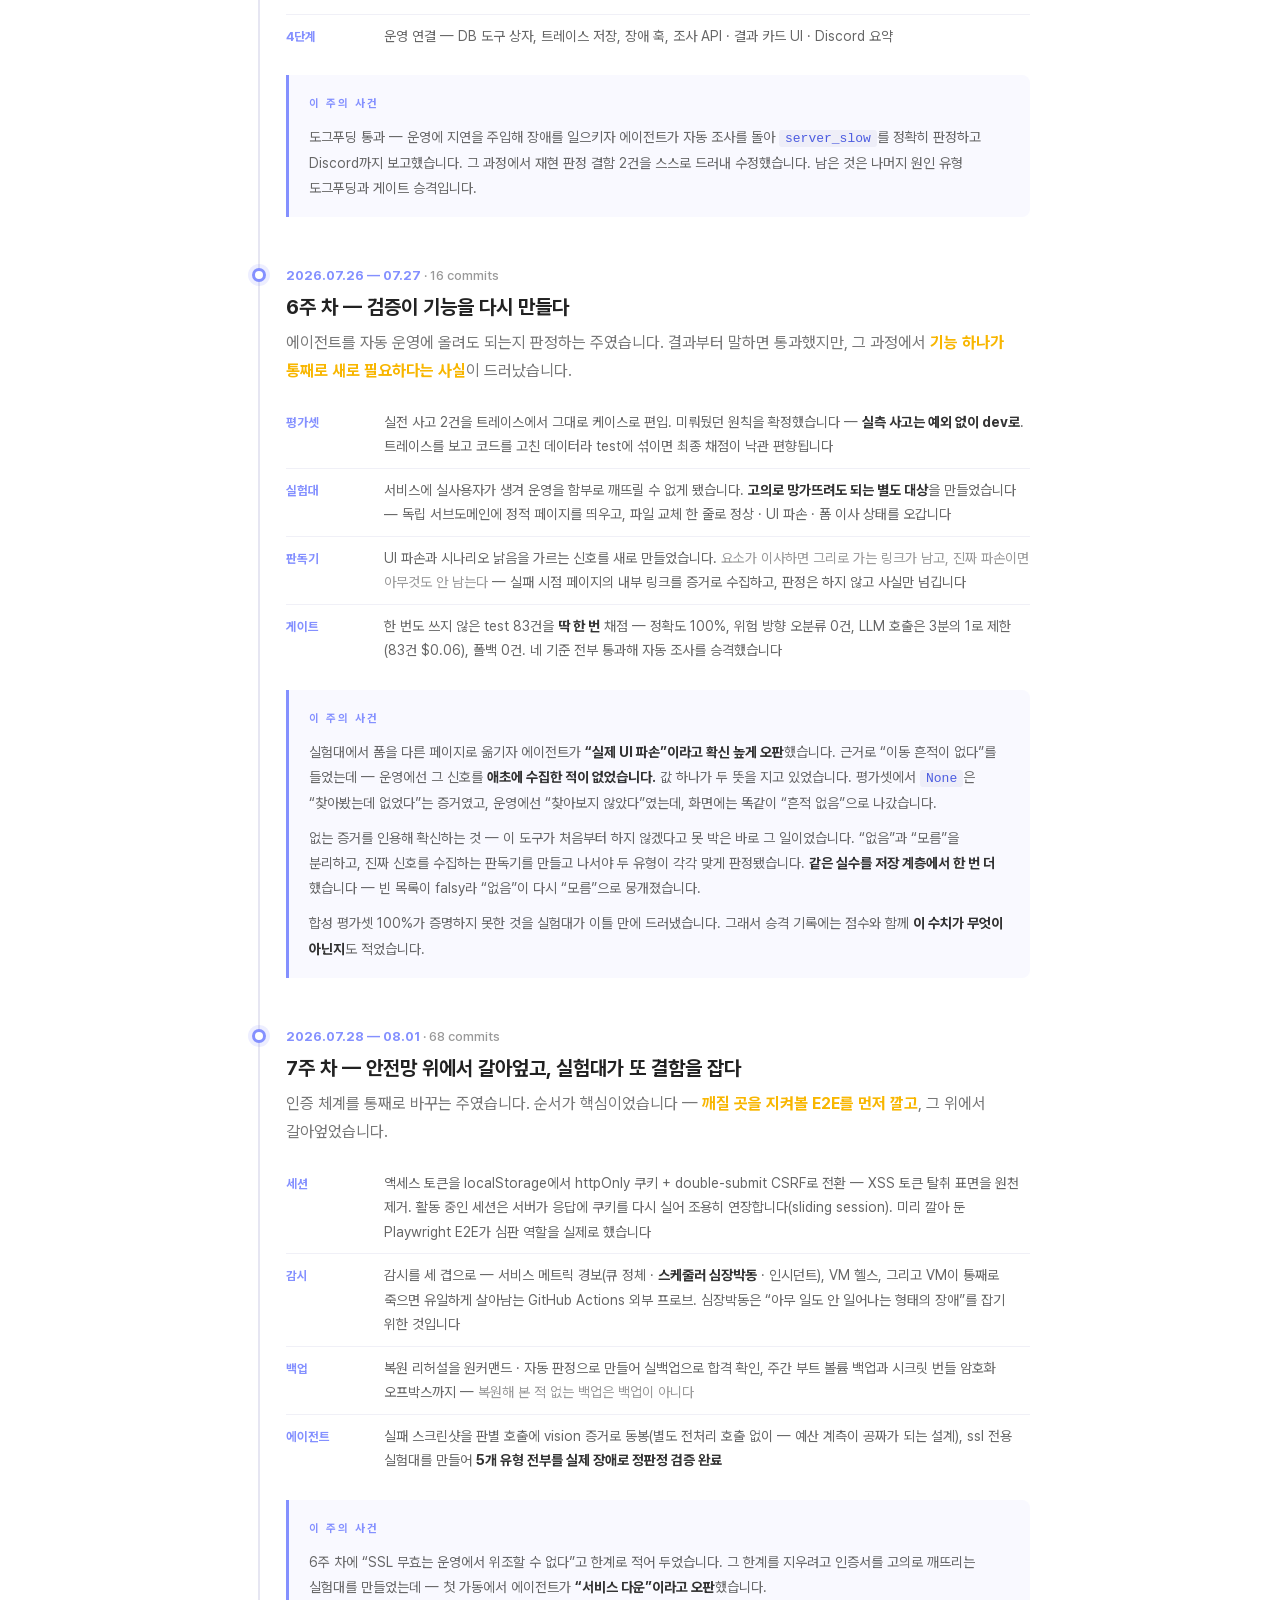
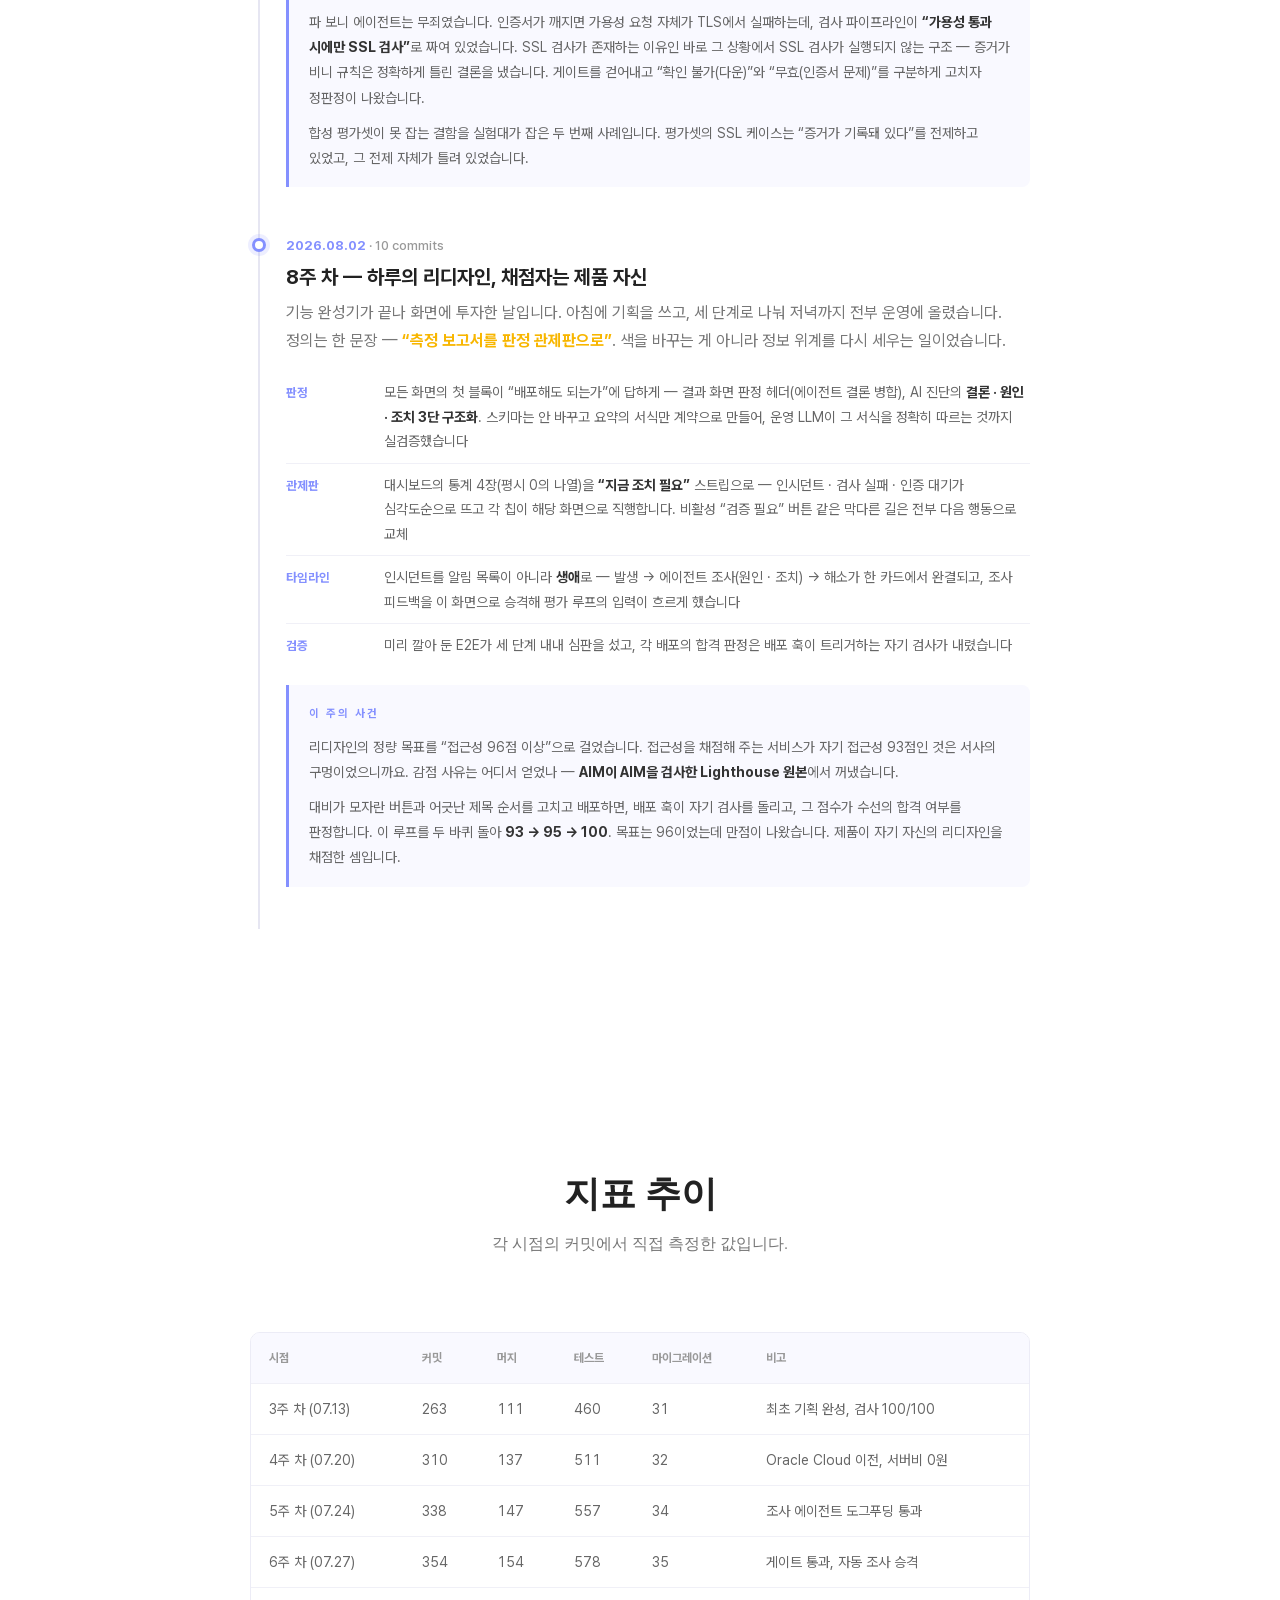
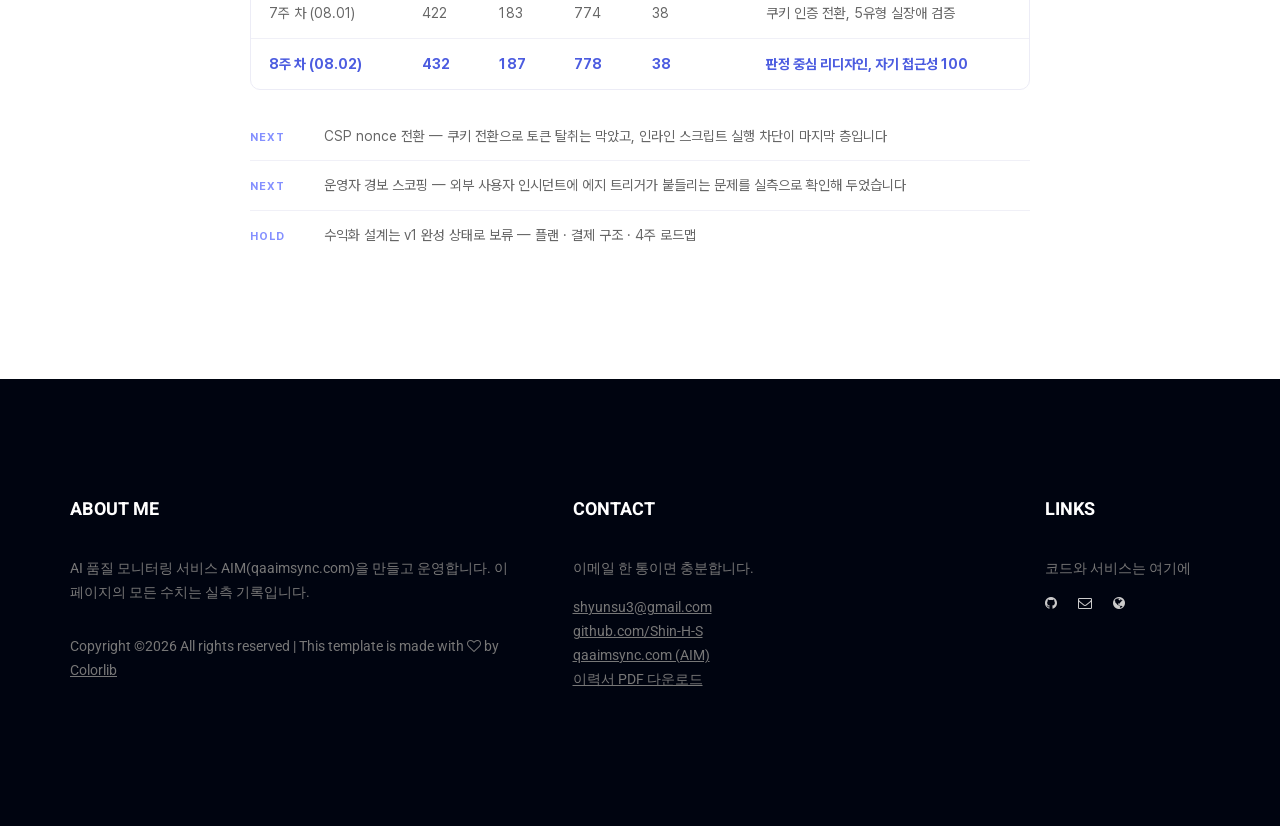
==== commit c972bde0: "AIM 8주 차 — 판정 중심 리디자인, 자기 접근성 93→100 (커밋 432·머지 187·테스트 778) Co-Authored-By: Claude Fable 5 <noreply" ====
--- a/devlog.html
+++ b/devlog.html
@@ -5,10 +5,10 @@
         <meta charset="utf-8">
         <meta name="viewport" content="width=device-width, initial-scale=1, shrink-to-fit=no">
         <link rel="icon" href="img/favicon.png" type="image/png">
-        <title>개발일지 — AIM 7주의 기록 | 신현수</title>
-        <meta name="description" content="AI 품질 모니터링 서비스 AIM을 기획부터 실서비스 운영까지 완주한 7주의 기록. 저장소 실측(커밋·머지·마이그레이션)으로 재구성한 개발일지입니다.">
+        <title>개발일지 — AIM 8주의 기록 | 신현수</title>
+        <meta name="description" content="AI 품질 모니터링 서비스 AIM을 기획부터 실서비스 운영까지 완주한 8주의 기록. 저장소 실측(커밋·머지·마이그레이션)으로 재구성한 개발일지입니다.">
         <meta property="og:type" content="article">
-        <meta property="og:title" content="개발일지 — AIM 7주의 기록">
+        <meta property="og:title" content="개발일지 — AIM 8주의 기록">
         <meta property="og:description" content="혼자서 기획부터 실서비스 운영까지. 커밋 354 · 머지 154 · 테스트 578, 그리고 각 주를 정의한 사건들.">
         <meta property="og:url" content="https://shin-h-s.github.io/devlog.html">
         <meta property="og:locale" content="ko_KR">
@@ -205,6 +205,23 @@
         				</div>
         			</div>
 
+        			<div class="timeline_item">
+        				<div class="devlog_range">2026.08.02 <span class="commits">· 10 commits</span></div>
+        				<h4>8주 차 — 하루의 리디자인, 채점자는 제품 자신</h4>
+        				<p>기능 완성기가 끝나 화면에 투자한 날입니다. 아침에 기획을 쓰고, 세 단계로 나눠 저녁까지 전부 운영에 올렸습니다. 정의는 한 문장 — <b>&ldquo;측정 보고서를 판정 관제판으로&rdquo;</b>. 색을 바꾸는 게 아니라 정보 위계를 다시 세우는 일이었습니다.</p>
+        				<ul class="devlog_days">
+        					<li><span class="d">판정</span><span class="t">모든 화면의 첫 블록이 &ldquo;배포해도 되는가&rdquo;에 답하게 — 결과 화면 판정 헤더(에이전트 결론 병합), AI 진단의 <b>결론 · 원인 · 조치 3단 구조화</b>. 스키마는 안 바꾸고 요약의 서식만 계약으로 만들어, 운영 LLM이 그 서식을 정확히 따르는 것까지 실검증했습니다</span></li>
+        					<li><span class="d">관제판</span><span class="t">대시보드의 통계 4장(평시 0의 나열)을 <b>&ldquo;지금 조치 필요&rdquo;</b> 스트립으로 — 인시던트 · 검사 실패 · 인증 대기가 심각도순으로 뜨고 각 칩이 해당 화면으로 직행합니다. 비활성 &ldquo;검증 필요&rdquo; 버튼 같은 막다른 길은 전부 다음 행동으로 교체</span></li>
+        					<li><span class="d">타임라인</span><span class="t">인시던트를 알림 목록이 아니라 <b>생애</b>로 — 발생 → 에이전트 조사(원인 · 조치) → 해소가 한 카드에서 완결되고, 조사 피드백을 이 화면으로 승격해 평가 루프의 입력이 흐르게 했습니다</span></li>
+        					<li><span class="d">검증</span><span class="t">미리 깔아 둔 E2E가 세 단계 내내 심판을 섰고, 각 배포의 합격 판정은 배포 훅이 트리거하는 자기 검사가 내렸습니다</span></li>
+        				</ul>
+        				<div class="devlog_incident">
+        					<div class="i_label">이 주의 사건</div>
+        					<p>리디자인의 정량 목표를 &ldquo;접근성 96점 이상&rdquo;으로 걸었습니다. 접근성을 채점해 주는 서비스가 자기 접근성 93점인 것은 서사의 구멍이었으니까요. 감점 사유는 어디서 얻었나 — <b>AIM이 AIM을 검사한 Lighthouse 원본</b>에서 꺼냈습니다.</p>
+        					<p>대비가 모자란 버튼과 어긋난 제목 순서를 고치고 배포하면, 배포 훅이 자기 검사를 돌리고, 그 점수가 수선의 합격 여부를 판정합니다. 이 루프를 두 바퀴 돌아 <b>93 → 95 → 100</b>. 목표는 96이었는데 만점이 나왔습니다. 제품이 자기 자신의 리디자인을 채점한 셈입니다.</p>
+        				</div>
+        			</div>
+
         		</div>
         	</div>
         </section>
@@ -228,6 +245,7 @@
         					<tr><td>5주 차 (07.24)</td><td class="num">338</td><td class="num">147</td><td class="num">557</td><td class="num">34</td><td>조사 에이전트 도그푸딩 통과</td></tr>
         					<tr><td>6주 차 (07.27)</td><td class="num">354</td><td class="num">154</td><td class="num">578</td><td class="num">35</td><td>게이트 통과, 자동 조사 승격</td></tr>
         					<tr><td>7주 차 (08.01)</td><td class="num">422</td><td class="num">183</td><td class="num">774</td><td class="num">38</td><td>쿠키 인증 전환, 5유형 실장애 검증</td></tr>
+        					<tr><td>8주 차 (08.02)</td><td class="num">432</td><td class="num">187</td><td class="num">778</td><td class="num">38</td><td>판정 중심 리디자인, 자기 접근성 100</td></tr>
         				</tbody>
         			</table>
         		</div>
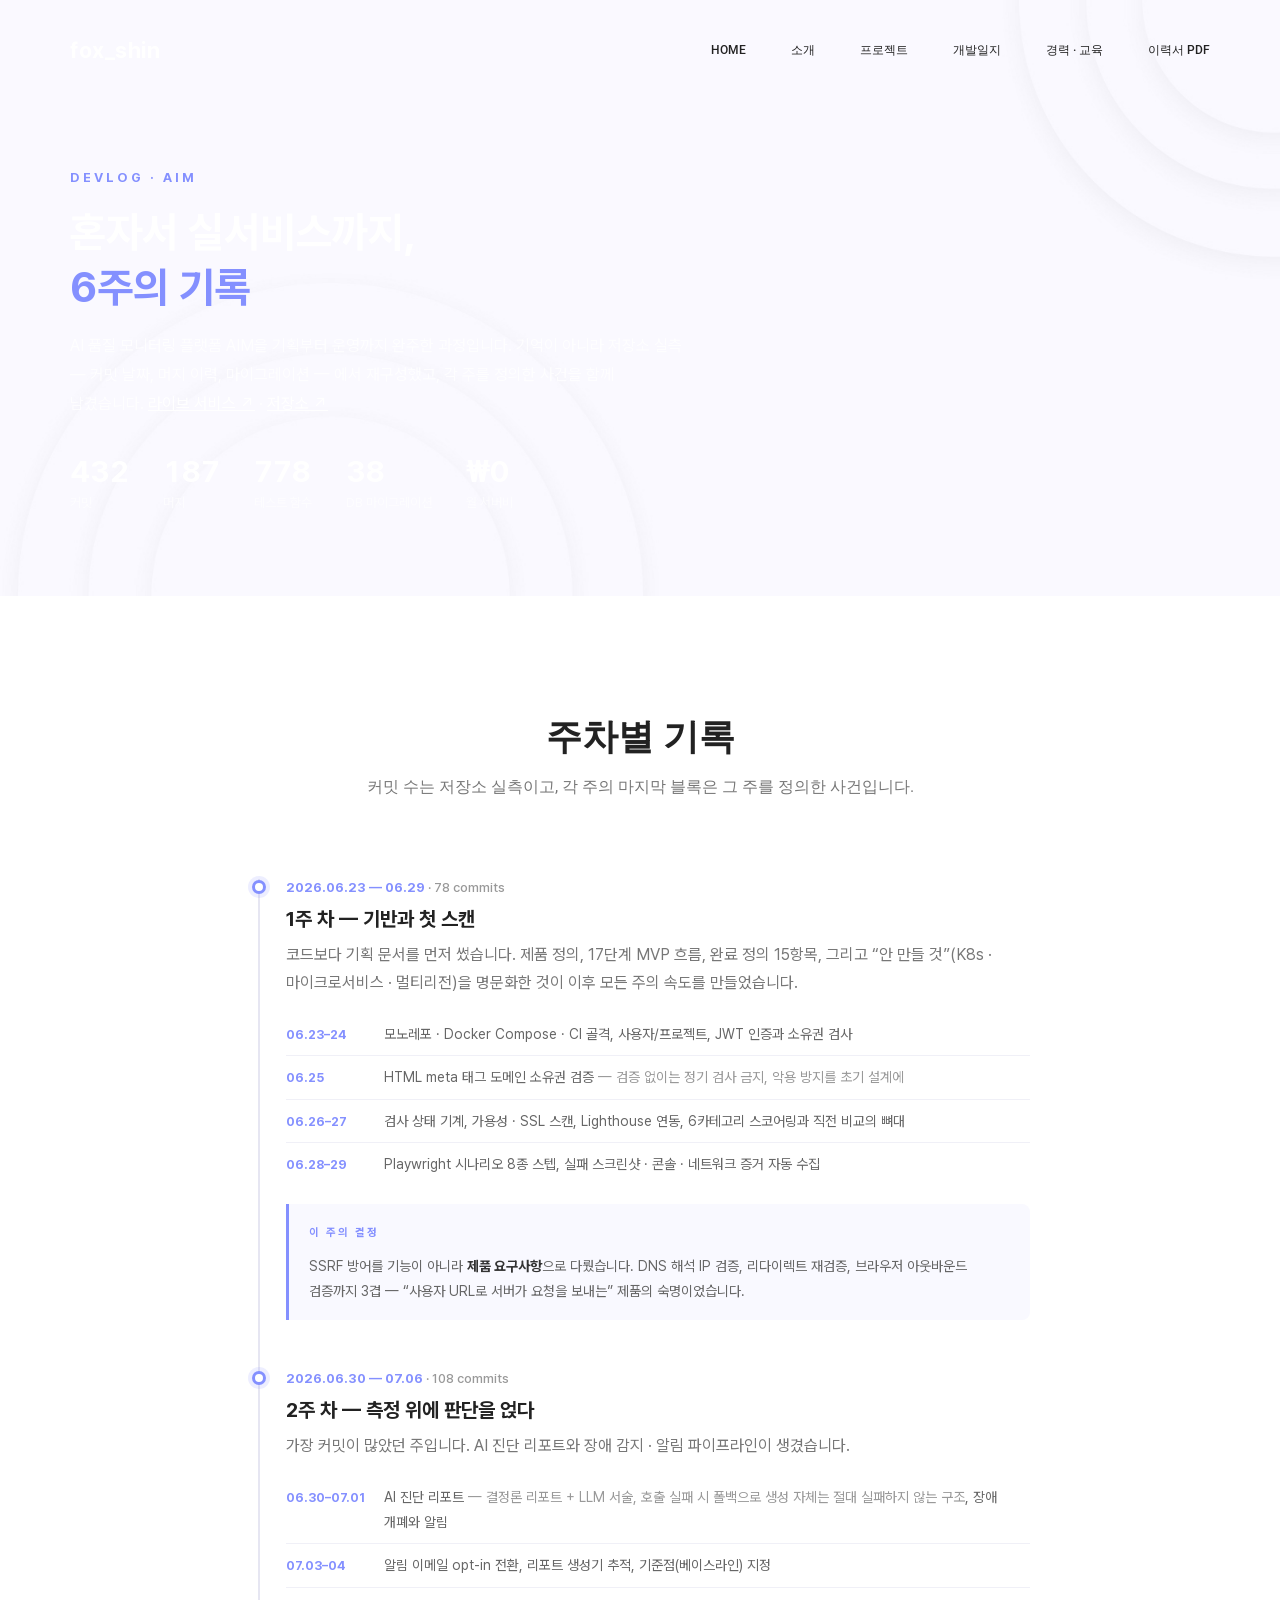
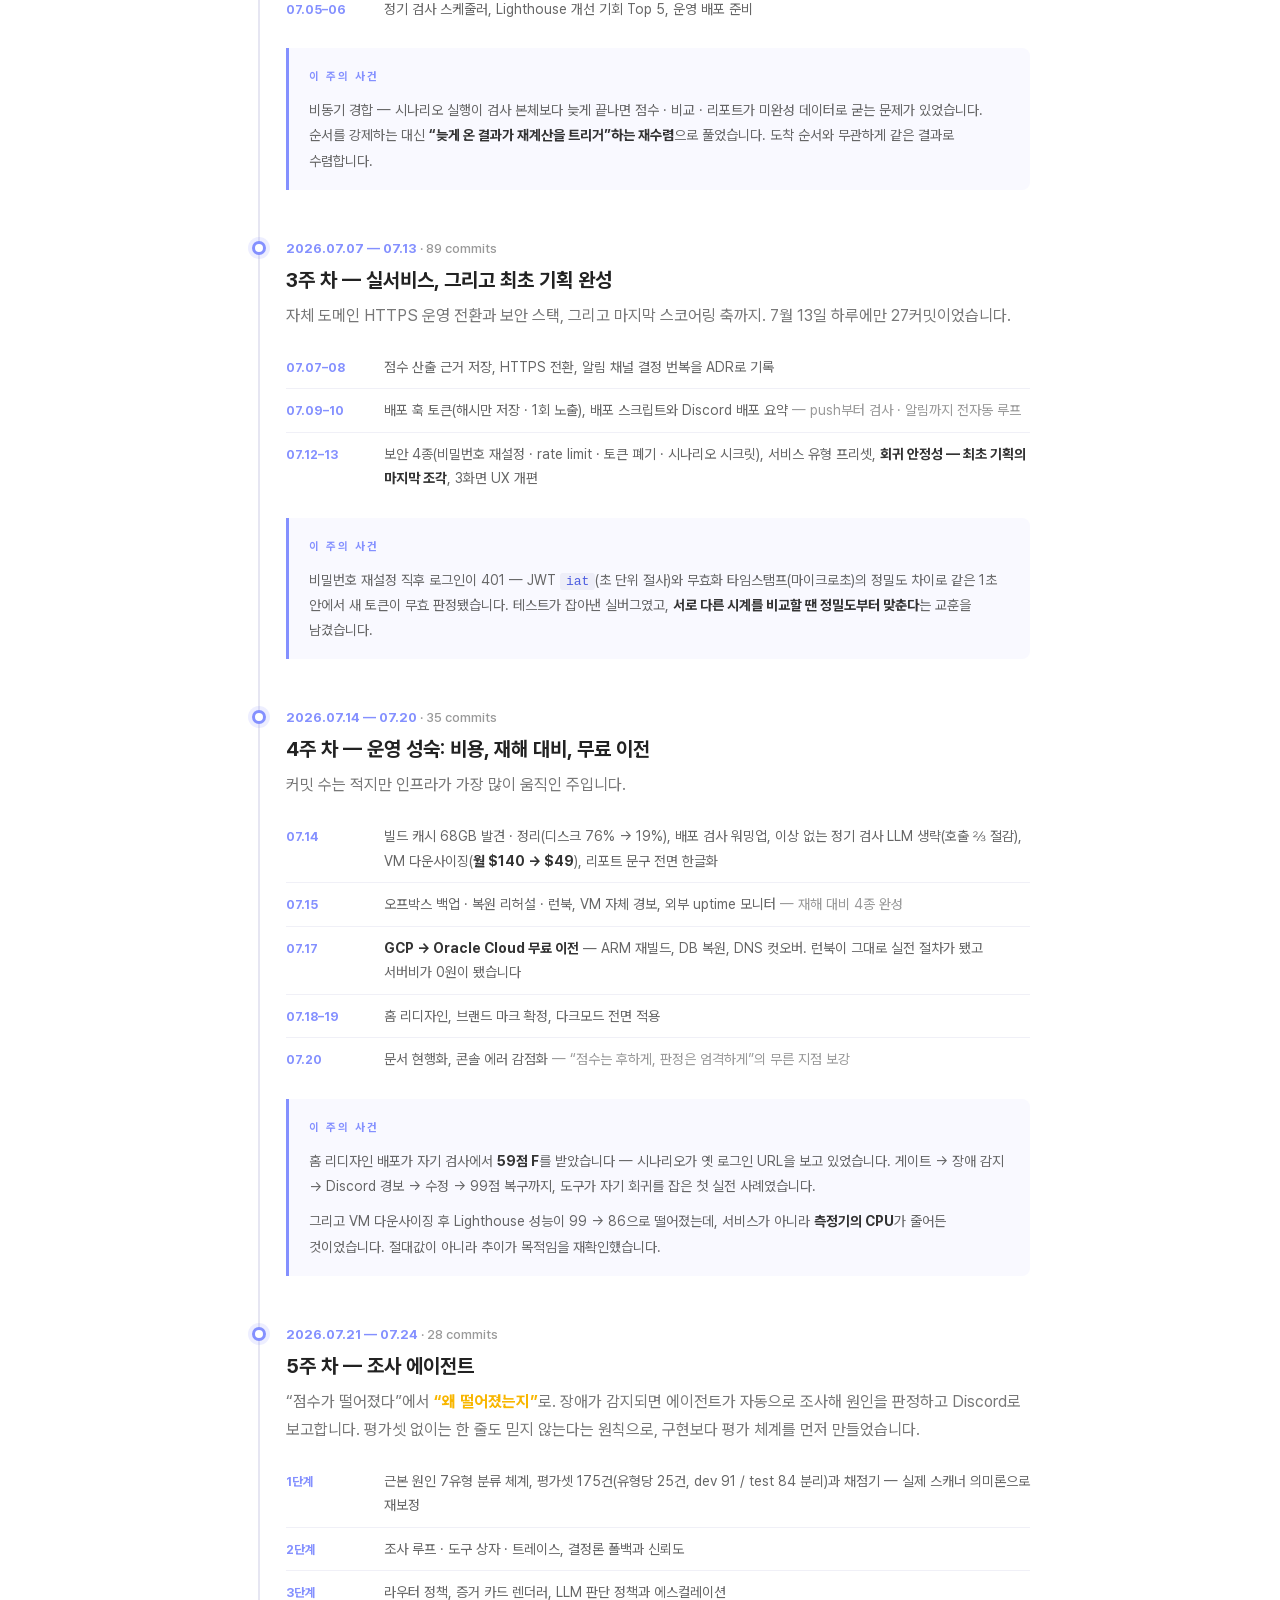
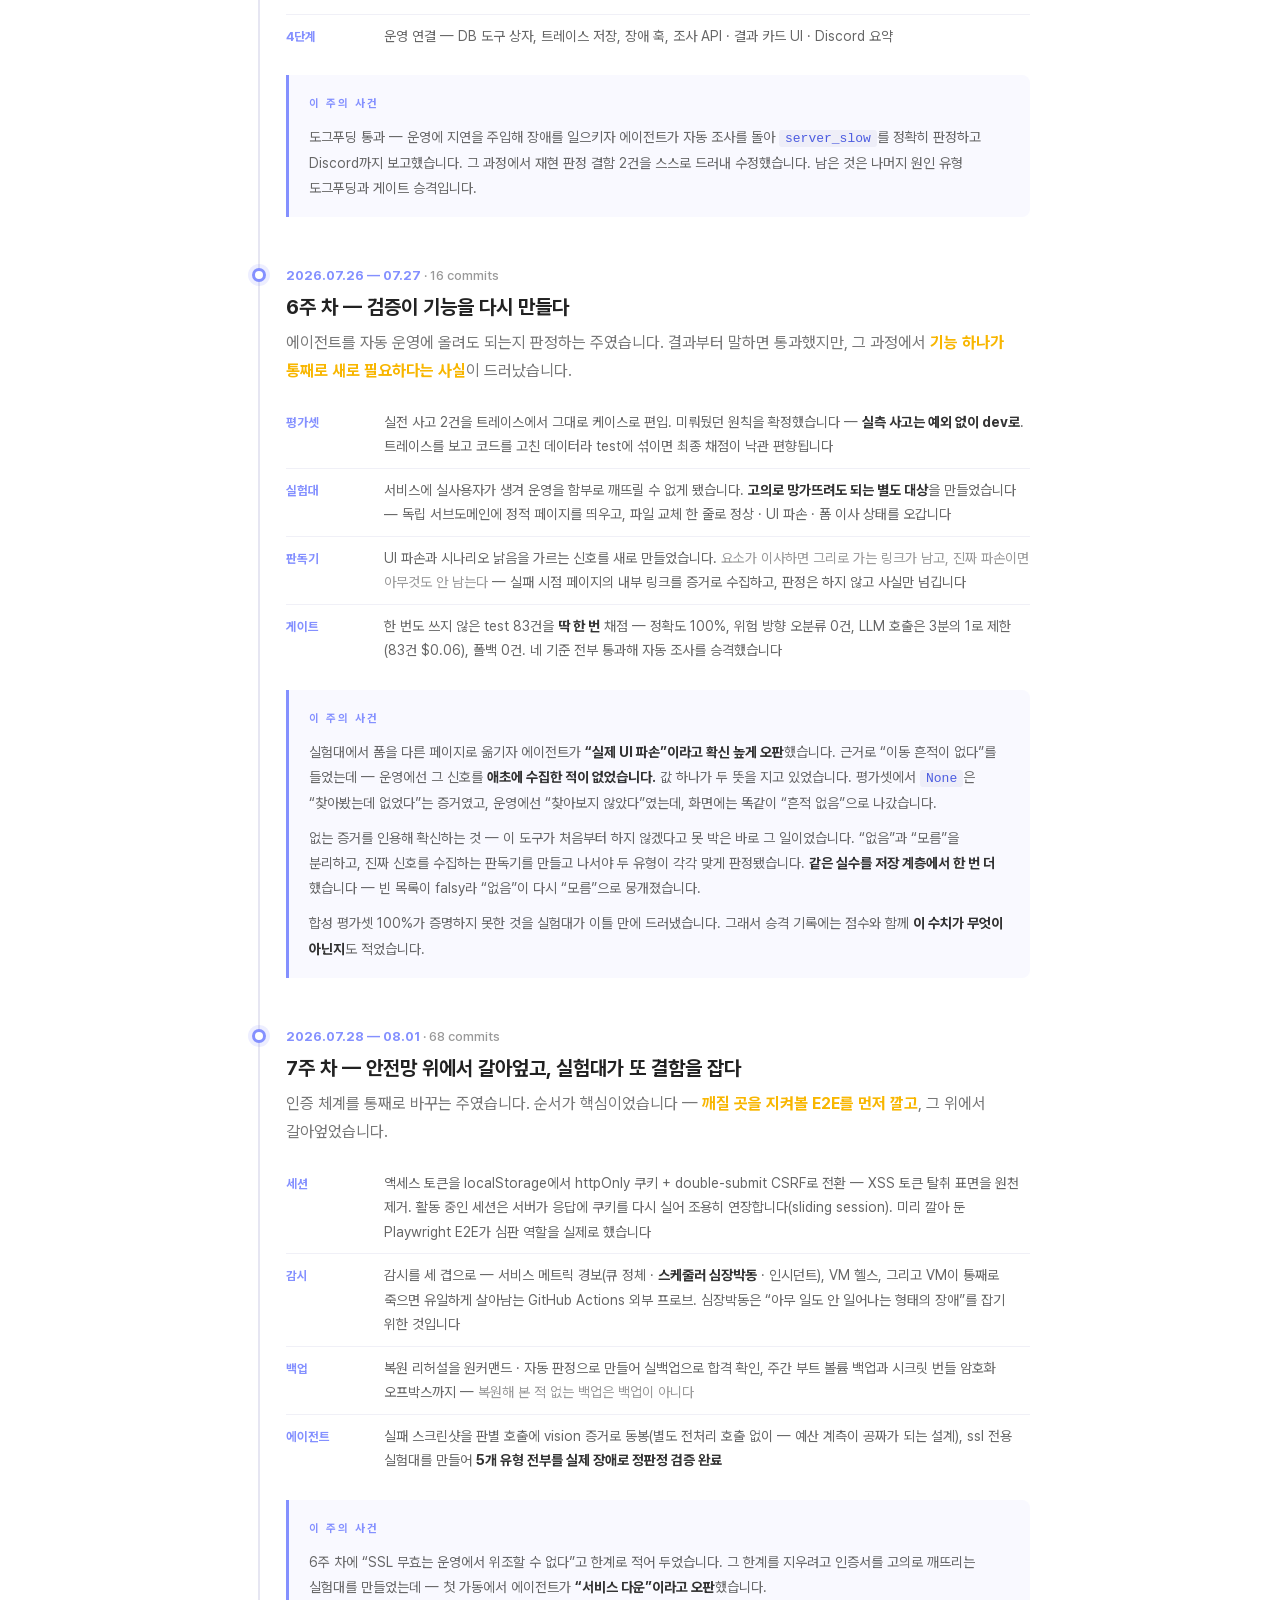
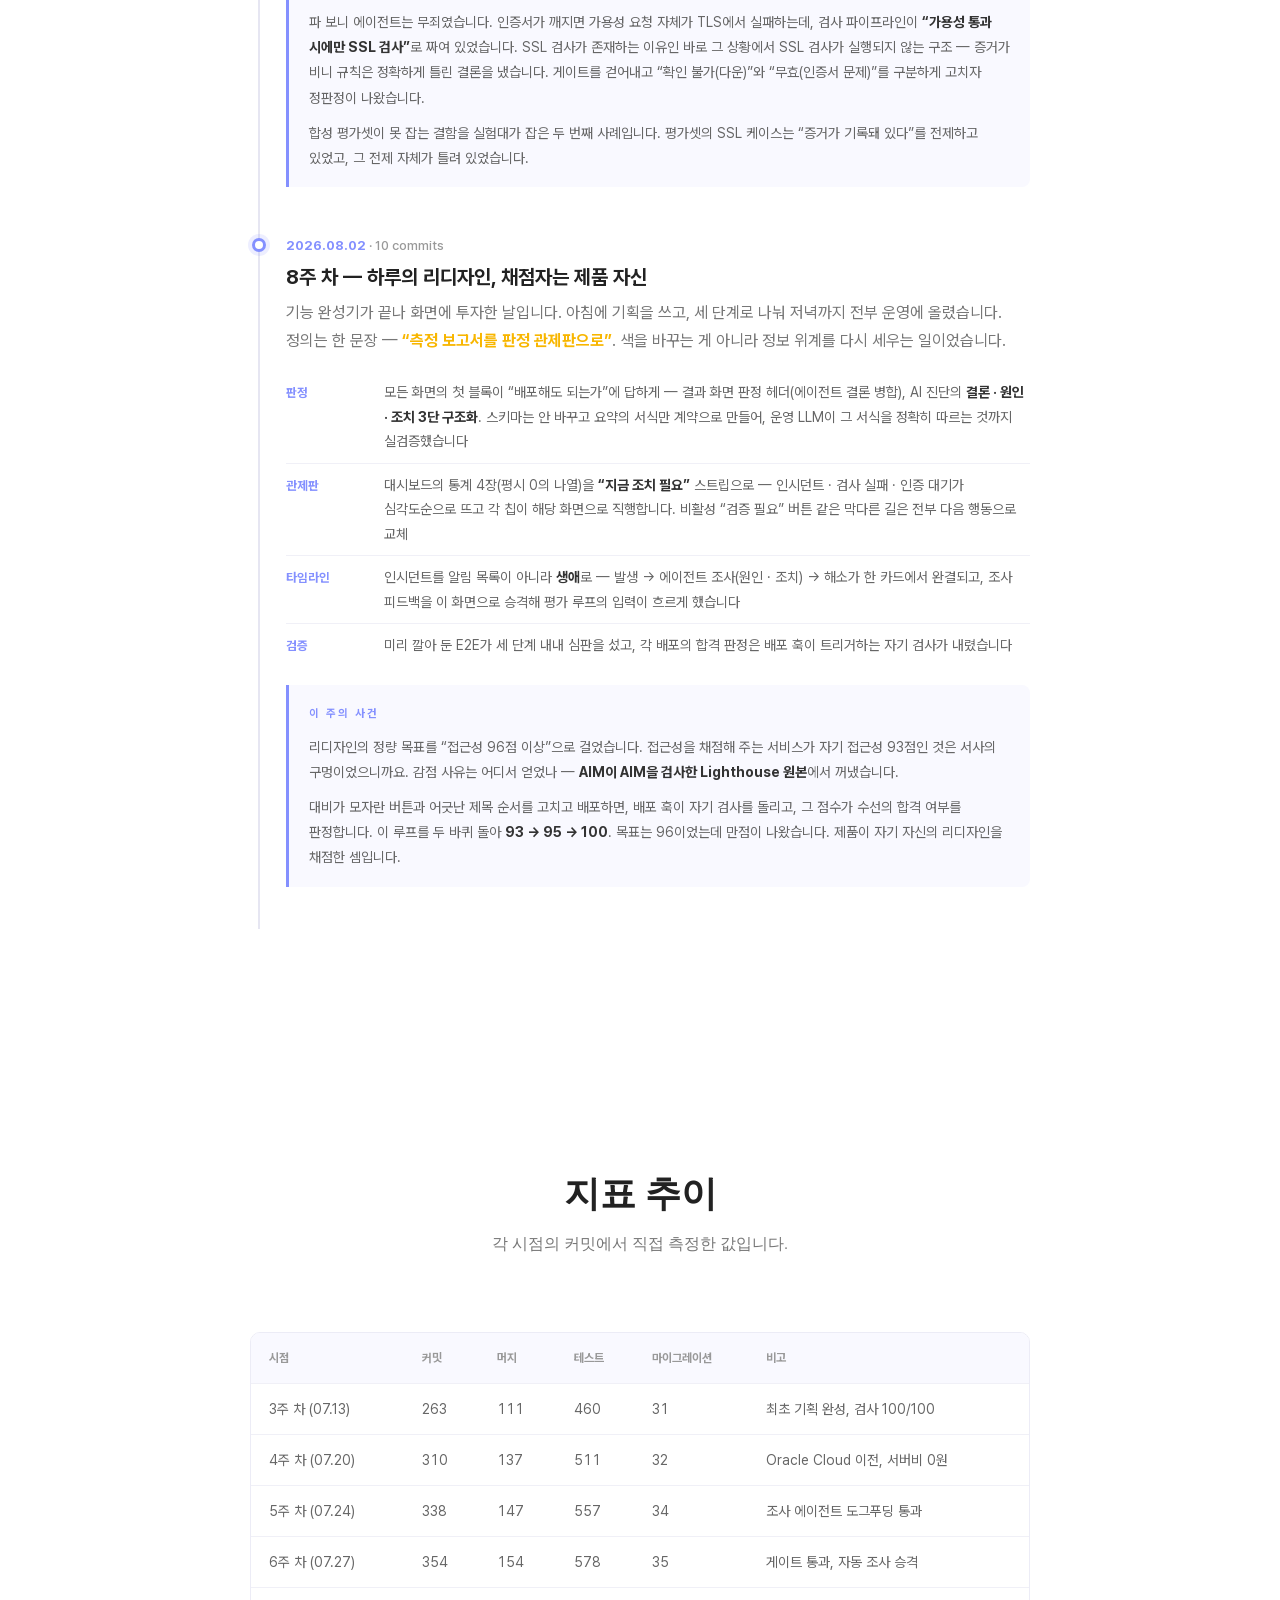
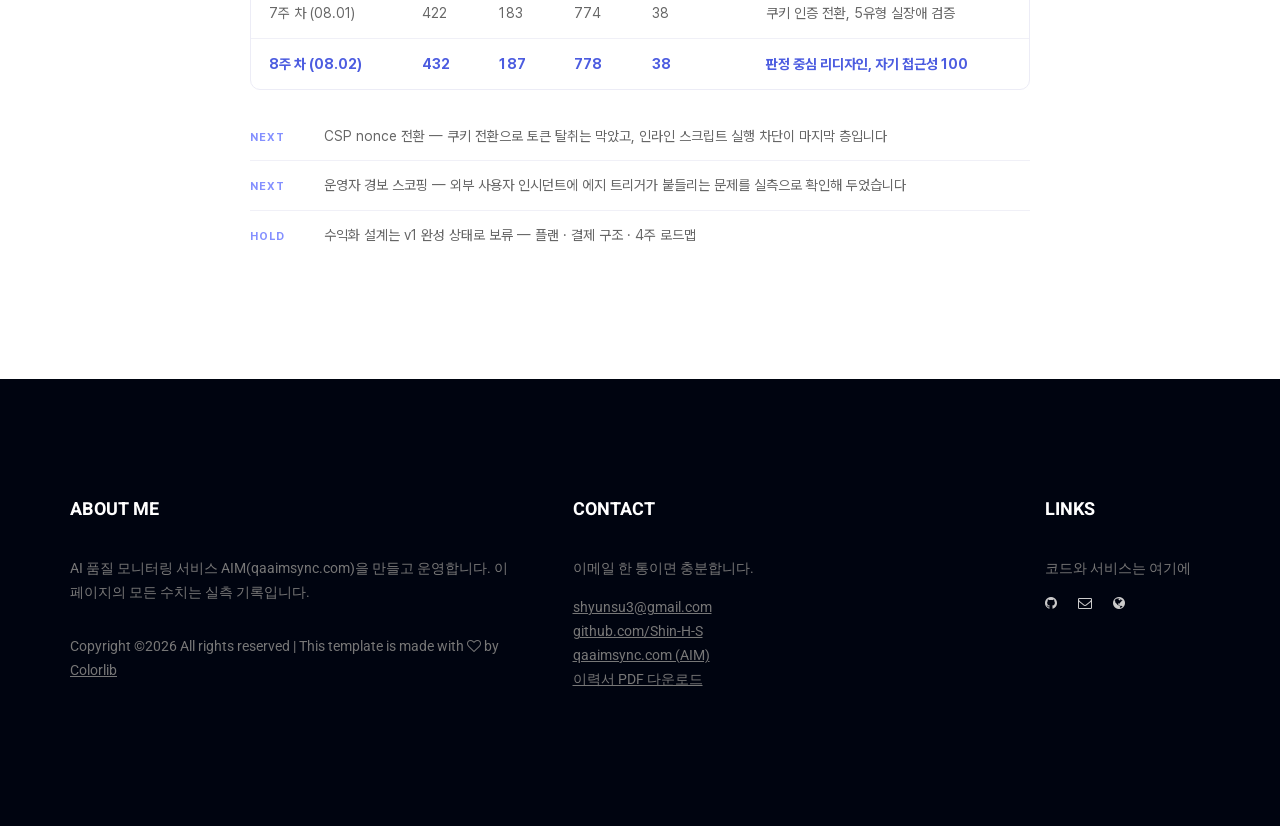
==== commit 7abb504d: "fix: sync the devlog hero stats with the latest measured row The hero strip and og description still" ====
--- a/devlog.html
+++ b/devlog.html
@@ -9,7 +9,7 @@
         <meta name="description" content="AI 품질 모니터링 서비스 AIM을 기획부터 실서비스 운영까지 완주한 8주의 기록. 저장소 실측(커밋·머지·마이그레이션)으로 재구성한 개발일지입니다.">
         <meta property="og:type" content="article">
         <meta property="og:title" content="개발일지 — AIM 8주의 기록">
-        <meta property="og:description" content="혼자서 기획부터 실서비스 운영까지. 커밋 354 · 머지 154 · 테스트 578, 그리고 각 주를 정의한 사건들.">
+        <meta property="og:description" content="혼자서 기획부터 실서비스 운영까지. 커밋 432 · 머지 187 · 테스트 778, 그리고 각 주를 정의한 사건들.">
         <meta property="og:url" content="https://shin-h-s.github.io/devlog.html">
         <meta property="og:locale" content="ko_KR">
         <meta property="og:image" content="https://shin-h-s.github.io/img/og-image.png">
@@ -69,10 +69,10 @@
 					<h1>혼자서 실서비스까지,<br><span class="accent">6주의 기록</span></h1>
 					<p class="dl_sub">AI 품질 모니터링 플랫폼 AIM을 기획부터 운영까지 완주한 과정입니다. 기억이 아니라 저장소 실측 — 커밋 날짜, 머지 이력, 마이그레이션 — 에서 재구성했고, 각 주를 정의한 사건을 함께 남겼습니다. <a href="https://qaaimsync.com" target="_blank" rel="noopener">라이브 서비스 ↗</a> · <a href="https://github.com/Shin-H-S/AIM" target="_blank" rel="noopener">저장소 ↗</a></p>
 					<div class="devlog_stats">
-						<div class="dl_stat"><b>354</b><span>커밋</span></div>
-						<div class="dl_stat"><b>154</b><span>머지</span></div>
-						<div class="dl_stat"><b>578</b><span>테스트 함수</span></div>
-						<div class="dl_stat"><b>35</b><span>DB 마이그레이션</span></div>
+						<div class="dl_stat"><b>432</b><span>커밋</span></div>
+						<div class="dl_stat"><b>187</b><span>머지</span></div>
+						<div class="dl_stat"><b>778</b><span>테스트 함수</span></div>
+						<div class="dl_stat"><b>38</b><span>DB 마이그레이션</span></div>
 						<div class="dl_stat"><b>₩0</b><span>월 서버비</span></div>
 					</div>
 				</div>
